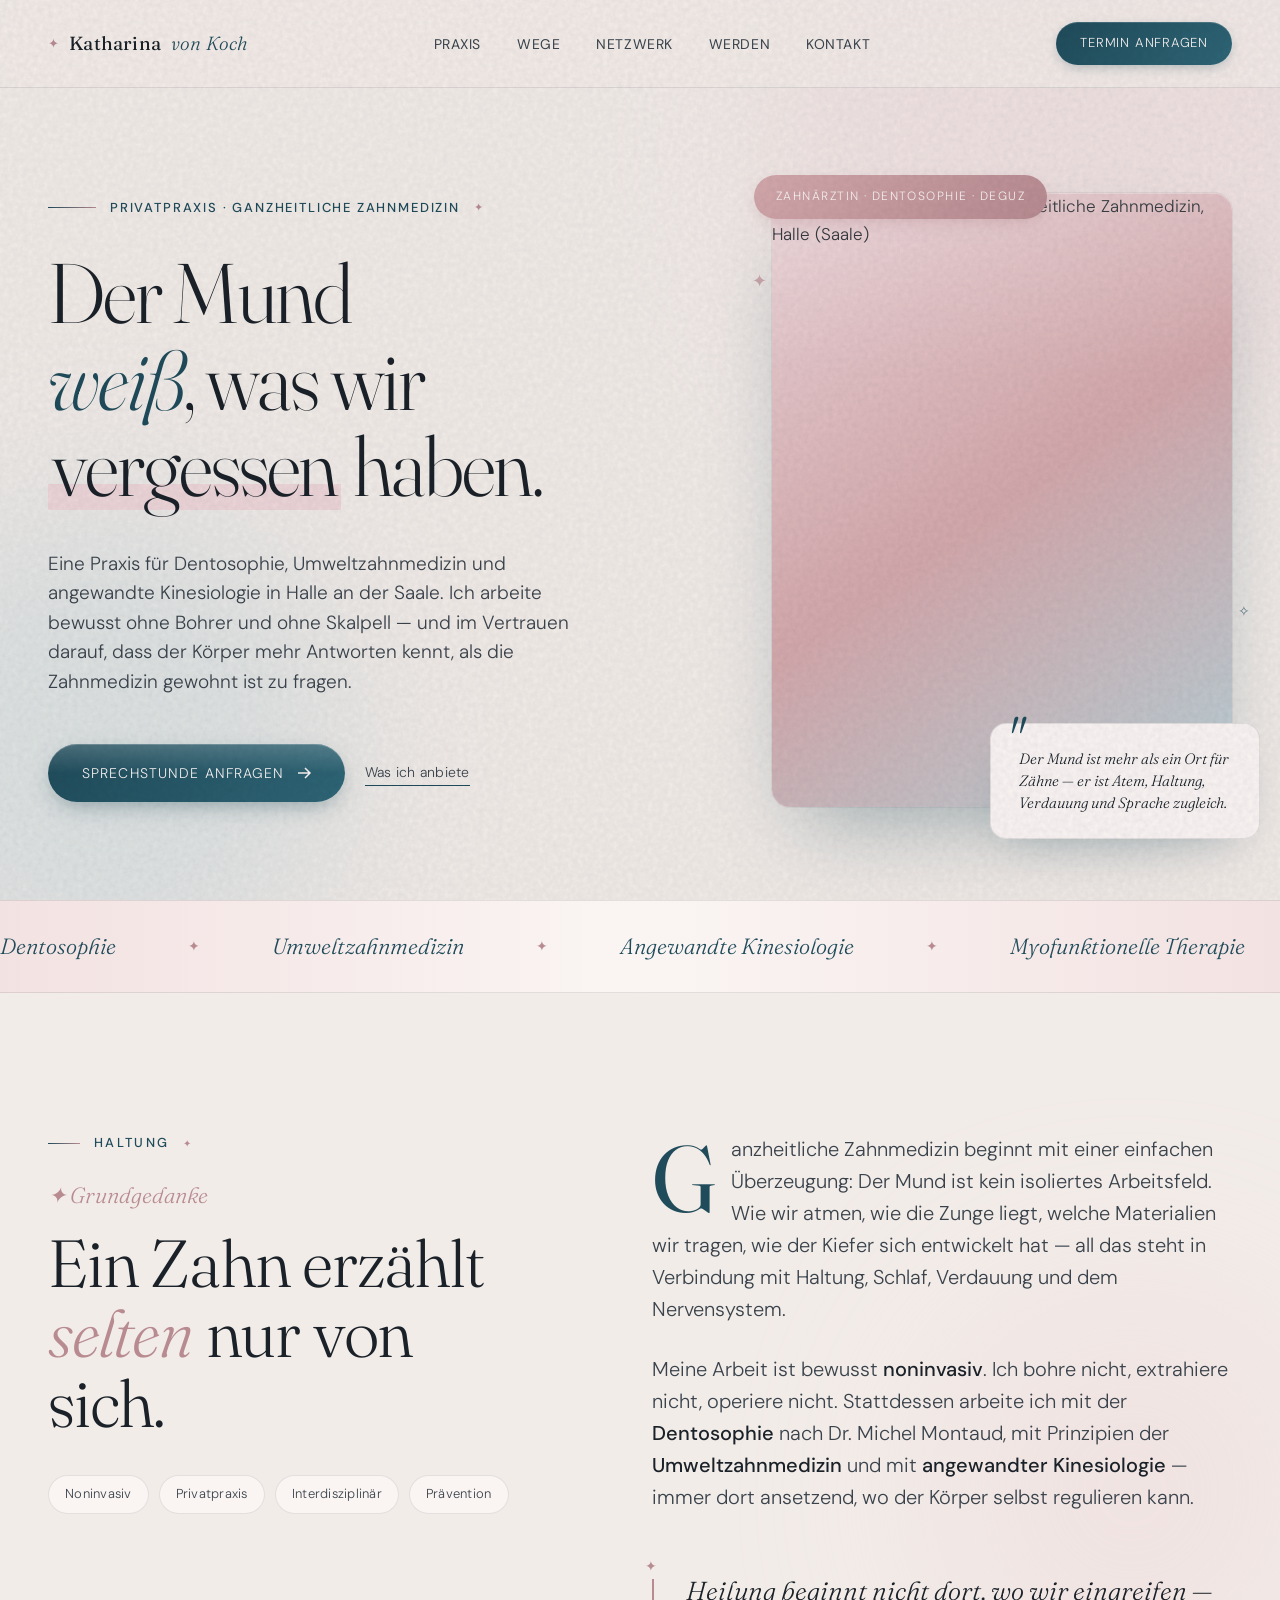
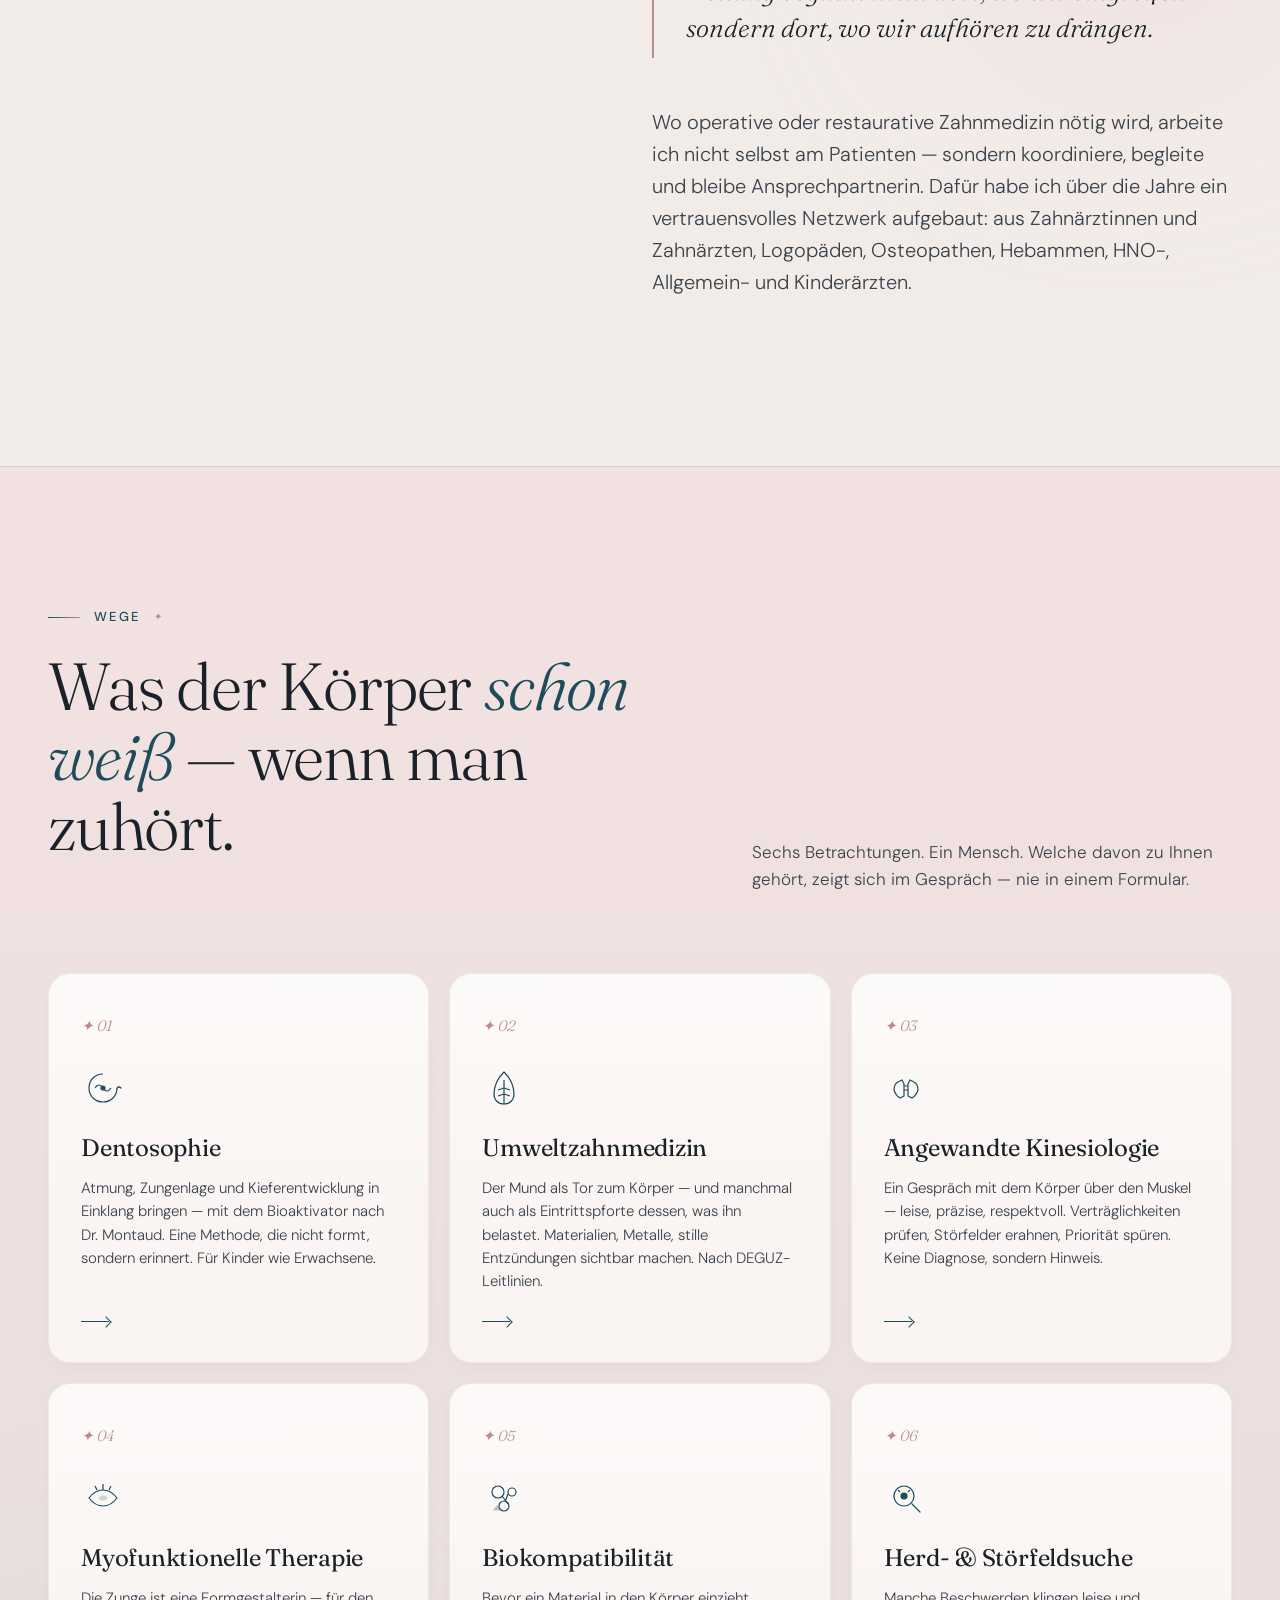
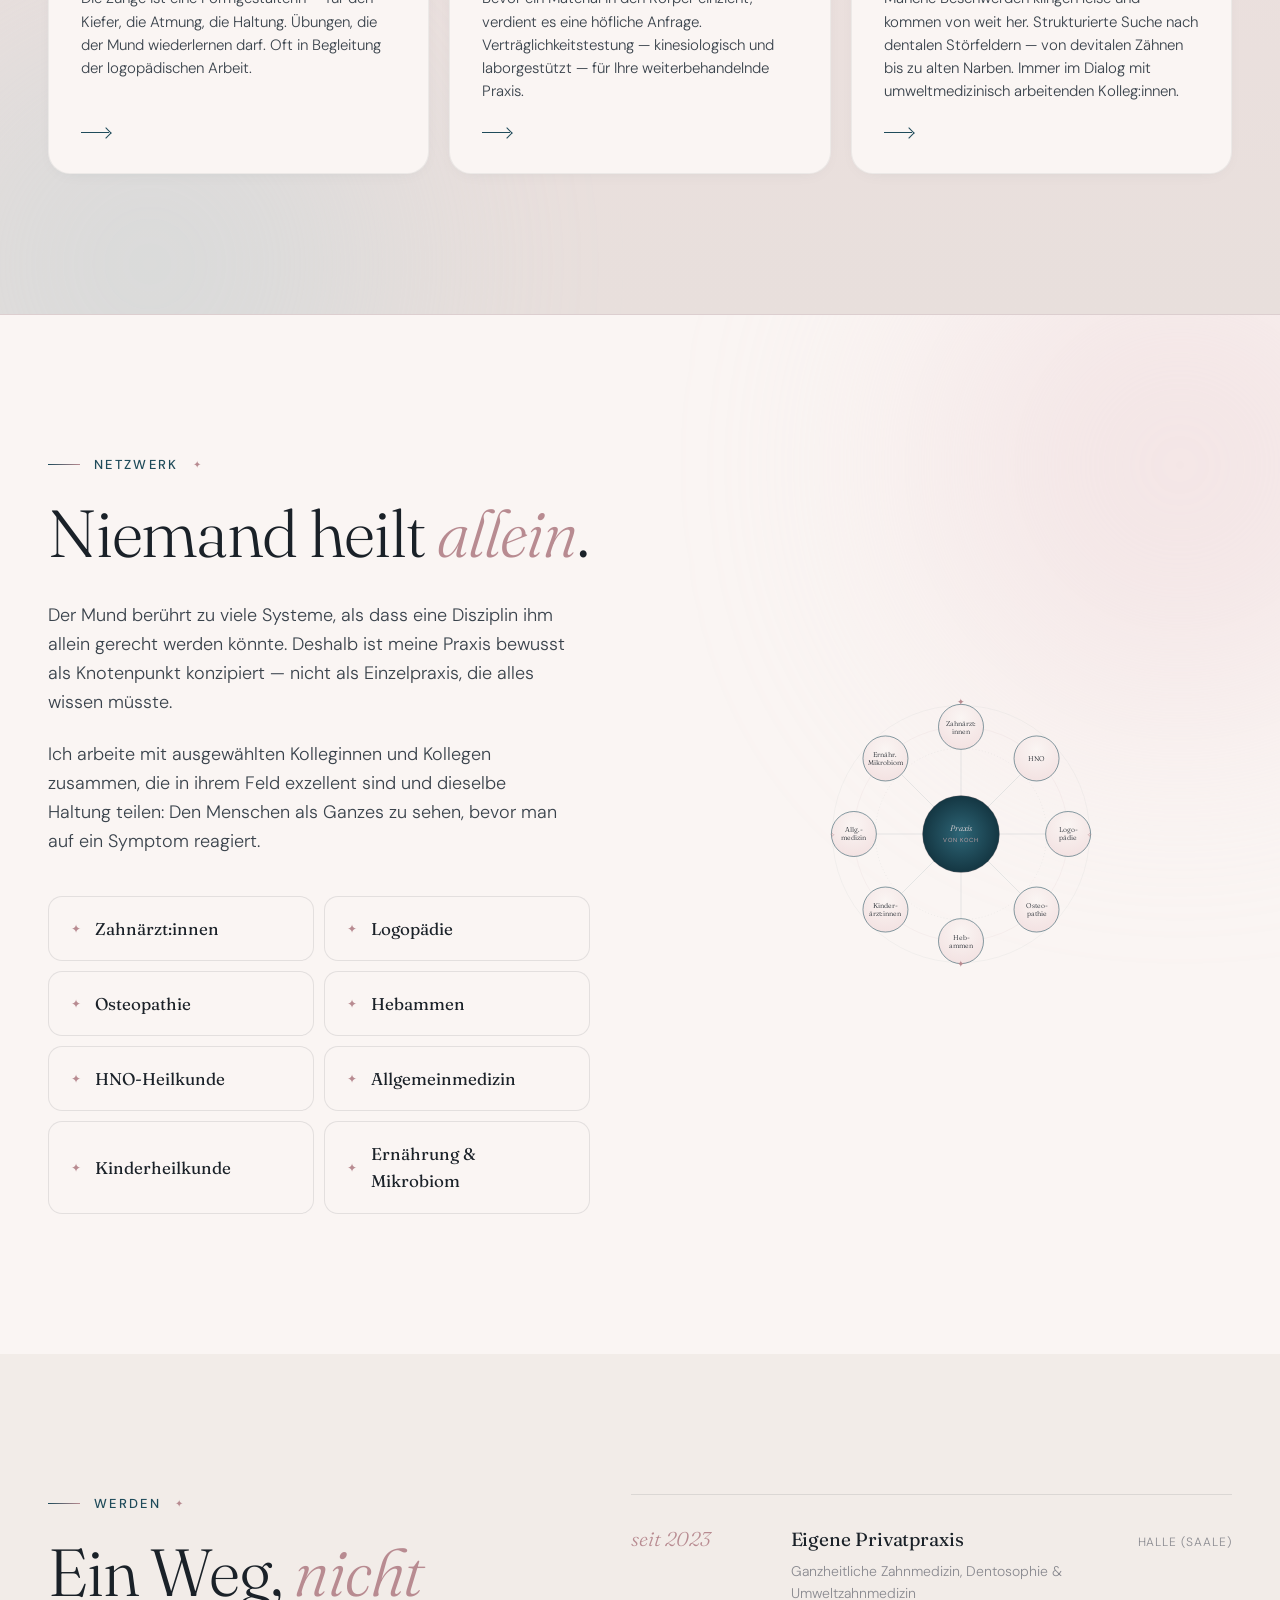
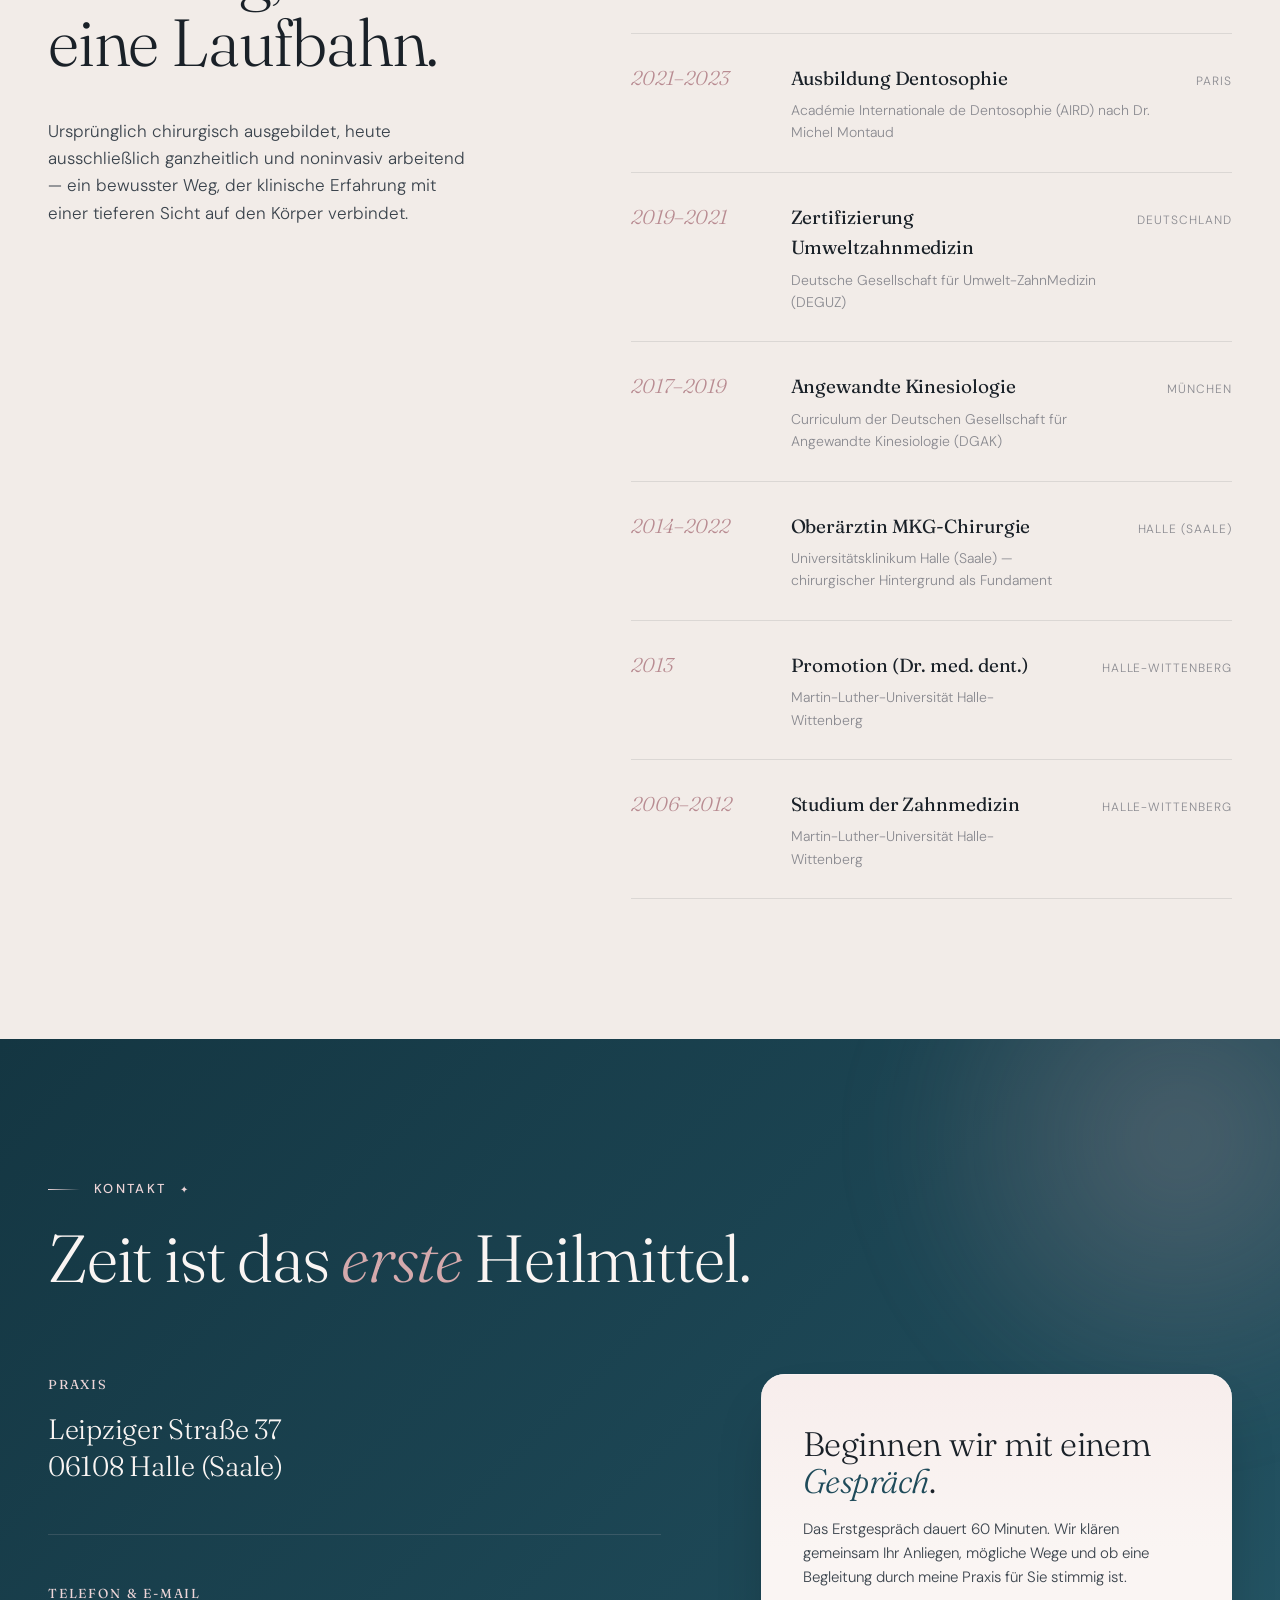
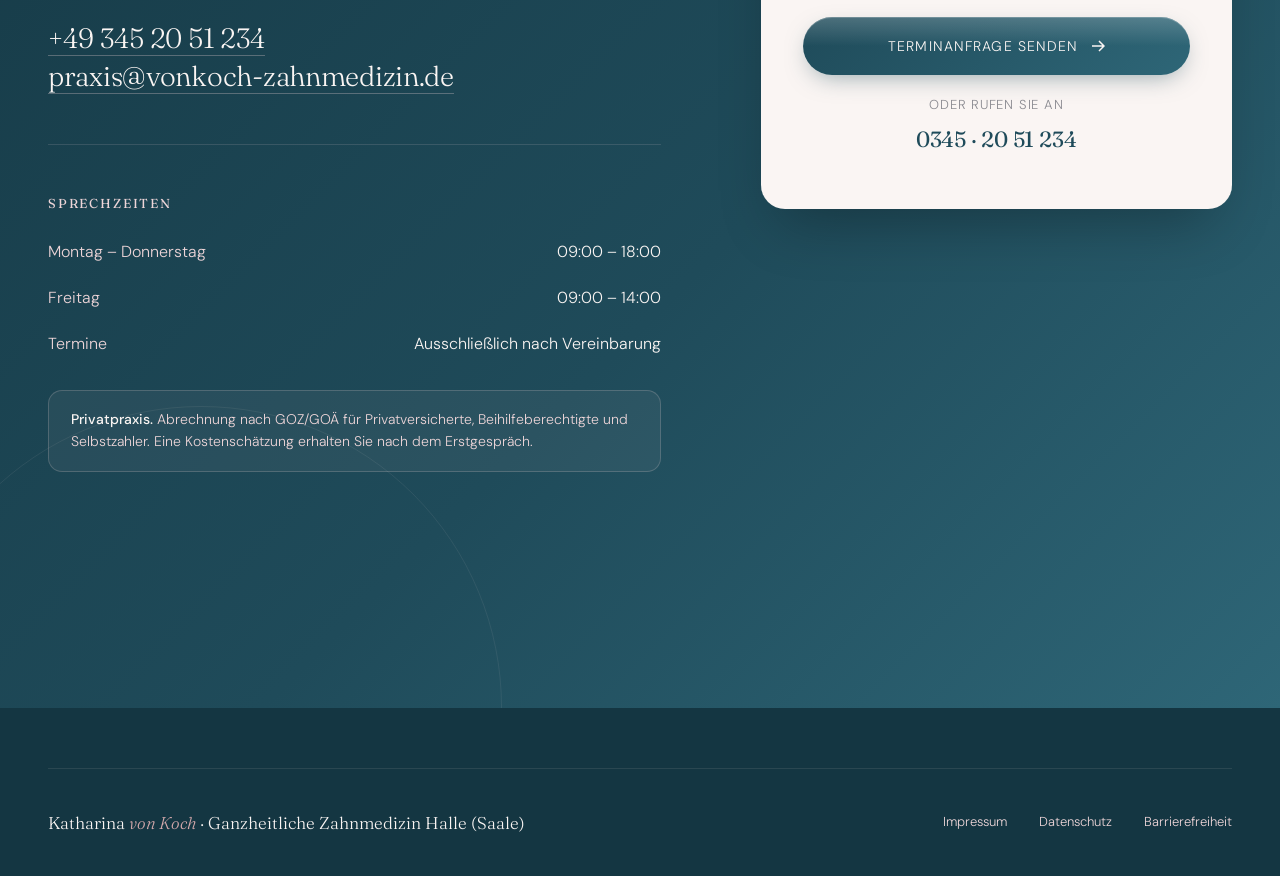
==== index.html @ 690b3322 "Initial commit: Praxis-Website Dr. Katharina von Koch Single-file static landing page (index.html) f" ====
<!DOCTYPE html>
<html lang="de">
<head>
<meta charset="UTF-8">
<meta name="viewport" content="width=device-width, initial-scale=1.0">
<title>Dr. Katharina von Koch — Ganzheitliche Zahnmedizin · Halle (Saale)</title>
<link rel="preconnect" href="https://fonts.googleapis.com">
<link rel="preconnect" href="https://fonts.gstatic.com" crossorigin>
<link href="https://fonts.googleapis.com/css2?family=Fraunces:ital,opsz,wght@0,9..144,300;0,9..144,400;0,9..144,500;0,9..144,600;1,9..144,300;1,9..144,400&family=DM+Sans:wght@300;400;500;600&display=swap" rel="stylesheet">
<style>
  :root {
    --cream: #F2ECE8;
    --cream-deep: #E8DFDC;
    --paper: #FAF5F3;
    --blush: #F3E2E2;
    --ink: #1A2128;
    --ink-soft: #3A434C;
    --muted: #8A8A90;
    --petrol: #1F4B5A;
    --petrol-deep: #143642;
    --petrol-mid: #2E6677;
    --petrol-light: #B8D0D6;
    --rose: #D4A9AC;
    --rose-deep: #B88B91;
    --rose-light: #EDD5D8;
    --gold: #C89B7B;
    --line: rgba(26, 33, 40, 0.1);
  }

  * { margin: 0; padding: 0; box-sizing: border-box; }
  html { scroll-behavior: smooth; }

  body {
    font-family: 'DM Sans', sans-serif;
    font-weight: 300;
    background: var(--cream);
    color: var(--ink);
    line-height: 1.6;
    font-size: 17px;
    overflow-x: hidden;
    position: relative;
  }

  /* Sanfter Körner-Overlay */
  body::before {
    content: '';
    position: fixed;
    inset: 0;
    pointer-events: none;
    z-index: 1000;
    opacity: 0.28;
    mix-blend-mode: multiply;
    background-image: url("data:image/svg+xml,%3Csvg viewBox='0 0 200 200' xmlns='http://www.w3.org/2000/svg'%3E%3Cfilter id='n'%3E%3CfeTurbulence type='fractalNoise' baseFrequency='0.9' numOctaves='3' stitchTiles='stitch'/%3E%3CfeColorMatrix values='0 0 0 0 0.15 0 0 0 0 0.15 0 0 0 0 0.2 0 0 0 0.4 0'/%3E%3C/filter%3E%3Crect width='100%25' height='100%25' filter='url(%23n)'/%3E%3C/svg%3E");
  }

  /* Y2K: Hintergrund-Blobs */
  .blob {
    position: absolute;
    border-radius: 50%;
    filter: blur(80px);
    opacity: 0.45;
    pointer-events: none;
    z-index: 0;
  }

  .italic { font-style: italic; }
  .star { color: var(--rose-deep); font-family: 'Fraunces', serif; font-style: normal; }

  /* Navigation */
  nav {
    position: fixed;
    top: 0; left: 0; right: 0;
    z-index: 100;
    padding: 22px 48px;
    display: flex;
    justify-content: space-between;
    align-items: center;
    background: rgba(242, 236, 232, 0.78);
    backdrop-filter: blur(16px) saturate(1.2);
    -webkit-backdrop-filter: blur(16px) saturate(1.2);
    border-bottom: 1px solid var(--line);
    transition: padding 0.3s ease;
  }
  .logo {
    font-family: 'Fraunces', serif;
    font-weight: 400;
    font-size: 19px;
    letter-spacing: 0.01em;
    color: var(--ink);
    display: flex;
    align-items: center;
    gap: 10px;
  }
  .logo span { font-style: italic; font-weight: 300; color: var(--petrol); }
  .logo::before {
    content: '✦';
    color: var(--rose-deep);
    font-size: 13px;
  }
  .nav-links { display: flex; gap: 36px; list-style: none; }
  .nav-links a {
    color: var(--ink-soft);
    text-decoration: none;
    font-size: 14px;
    font-weight: 400;
    letter-spacing: 0.04em;
    text-transform: uppercase;
    position: relative;
    transition: color 0.3s ease;
  }
  .nav-links a::after {
    content: '';
    position: absolute;
    left: 0; bottom: -4px;
    width: 0; height: 1px;
    background: linear-gradient(90deg, var(--petrol), var(--rose-deep));
    transition: width 0.3s ease;
  }
  .nav-links a:hover { color: var(--petrol); }
  .nav-links a:hover::after { width: 100%; }

  .nav-cta {
    padding: 11px 24px;
    background: linear-gradient(135deg, var(--petrol) 0%, var(--petrol-mid) 100%);
    color: var(--paper);
    text-decoration: none;
    font-size: 13px;
    letter-spacing: 0.06em;
    text-transform: uppercase;
    border-radius: 100px;
    box-shadow: 0 4px 14px -4px rgba(31, 75, 90, 0.4), inset 0 1px 0 rgba(255, 255, 255, 0.15);
    transition: transform 0.3s ease, box-shadow 0.3s ease;
  }
  .nav-cta:hover {
    transform: translateY(-1px);
    box-shadow: 0 8px 20px -4px rgba(31, 75, 90, 0.5), inset 0 1px 0 rgba(255, 255, 255, 0.2);
  }

  /* Hero */
  .hero {
    min-height: 100vh;
    padding: 180px 48px 80px;
    position: relative;
    display: grid;
    grid-template-columns: 1.4fr 1fr;
    gap: 80px;
    align-items: center;
    overflow: hidden;
  }
  .hero .blob-1 {
    width: 600px; height: 600px;
    background: var(--rose-light);
    top: -150px; right: -100px;
  }
  .hero .blob-2 {
    width: 500px; height: 500px;
    background: var(--petrol-light);
    bottom: -100px; left: -150px;
    opacity: 0.35;
  }
  .hero-content { position: relative; z-index: 2; }

  .hero-eyebrow {
    display: flex;
    align-items: center;
    gap: 14px;
    margin-bottom: 32px;
    font-size: 13px;
    letter-spacing: 0.14em;
    text-transform: uppercase;
    color: var(--petrol);
    font-weight: 500;
  }
  .hero-eyebrow::before {
    content: '';
    width: 48px; height: 1px;
    background: linear-gradient(90deg, var(--petrol), var(--rose-deep));
  }
  .hero-eyebrow::after {
    content: '✦';
    color: var(--rose-deep);
    font-size: 11px;
  }

  .hero h1 {
    font-family: 'Fraunces', serif;
    font-weight: 300;
    font-size: clamp(48px, 6.6vw, 102px);
    line-height: 1.02;
    letter-spacing: -0.02em;
    color: var(--ink);
    margin-bottom: 40px;
    font-variation-settings: "opsz" 144;
  }
  .hero h1 .italic {
    font-style: italic;
    font-weight: 300;
    color: var(--petrol);
  }
  .hero h1 .rose-underline {
    background: linear-gradient(180deg, transparent 68%, var(--rose-light) 68%, var(--rose-light) 92%, transparent 92%);
    padding: 0 4px;
  }

  .hero-sub {
    font-size: 19px;
    max-width: 540px;
    color: var(--ink-soft);
    margin-bottom: 48px;
    line-height: 1.55;
  }

  .hero-actions { display: flex; gap: 20px; align-items: center; flex-wrap: wrap; }
  .btn-primary {
    padding: 18px 34px;
    background: linear-gradient(135deg, var(--petrol) 0%, var(--petrol-mid) 100%);
    color: var(--paper);
    text-decoration: none;
    font-size: 14px;
    letter-spacing: 0.08em;
    text-transform: uppercase;
    border-radius: 100px;
    display: inline-flex;
    align-items: center;
    gap: 12px;
    box-shadow: 0 8px 24px -8px rgba(31, 75, 90, 0.5), inset 0 1px 0 rgba(255, 255, 255, 0.2);
    transition: transform 0.3s ease, box-shadow 0.3s ease;
    position: relative;
    overflow: hidden;
  }
  .btn-primary::before {
    content: '';
    position: absolute;
    inset: 0;
    background: linear-gradient(180deg, rgba(255,255,255,0.2) 0%, transparent 50%);
    pointer-events: none;
  }
  .btn-primary:hover {
    transform: translateY(-2px);
    box-shadow: 0 14px 32px -8px rgba(31, 75, 90, 0.55), inset 0 1px 0 rgba(255, 255, 255, 0.25);
  }
  .btn-primary svg { width: 14px; height: 14px; transition: transform 0.3s ease; position: relative; z-index: 1; }
  .btn-primary:hover svg { transform: translateX(4px); }

  .btn-text {
    font-size: 14px;
    color: var(--ink-soft);
    text-decoration: none;
    border-bottom: 1px solid var(--petrol);
    padding-bottom: 2px;
    letter-spacing: 0.02em;
    transition: color 0.3s ease, border-color 0.3s ease;
  }
  .btn-text:hover { color: var(--rose-deep); border-color: var(--rose-deep); }

  /* Hero portrait */
  .hero-visual { position: relative; aspect-ratio: 3/4; max-height: 620px; z-index: 2; }
  .portrait-frame {
    position: absolute;
    inset: 0;
    background: linear-gradient(145deg, var(--rose-light) 0%, var(--rose) 50%, var(--petrol-light) 100%);
    border-radius: 18px;
    overflow: hidden;
    box-shadow:
      0 40px 80px -30px rgba(31, 75, 90, 0.4),
      0 0 0 1px rgba(26, 33, 40, 0.06),
      inset 0 1px 0 rgba(255, 255, 255, 0.3);
  }
  .portrait-frame::after {
    content: '';
    position: absolute;
    inset: 0;
    background: linear-gradient(180deg, rgba(255, 255, 255, 0.15) 0%, transparent 30%);
    pointer-events: none;
    z-index: 2;
  }
  .portrait-photo {
    position: absolute;
    inset: 0;
    width: 100%;
    height: 100%;
    object-fit: cover;
    object-position: center 22%;
    display: block;
    filter: saturate(0.95) contrast(1.02);
  }
  .portrait-label {
    position: absolute;
    bottom: -32px;
    right: -28px;
    background: var(--paper);
    padding: 24px 28px;
    border: 1px solid var(--line);
    border-radius: 16px;
    font-family: 'Fraunces', serif;
    font-style: italic;
    font-size: 15px;
    color: var(--ink);
    max-width: 270px;
    line-height: 1.45;
    box-shadow: 0 20px 40px -20px rgba(31, 75, 90, 0.25);
    z-index: 3;
  }
  .portrait-label::before {
    content: '"';
    font-size: 56px;
    color: var(--petrol);
    position: absolute;
    top: -12px; left: 14px;
    font-family: 'Fraunces', serif;
    line-height: 1;
  }
  .hero-meta {
    position: absolute;
    top: -18px; left: -18px;
    background: linear-gradient(135deg, var(--rose) 0%, var(--rose-deep) 100%);
    color: var(--paper);
    padding: 12px 22px;
    font-size: 12px;
    letter-spacing: 0.12em;
    text-transform: uppercase;
    border-radius: 100px;
    z-index: 4;
    box-shadow: 0 6px 18px -6px rgba(184, 139, 145, 0.5);
  }
  .sparkle {
    position: absolute;
    color: var(--rose-deep);
    font-family: 'Fraunces', serif;
    font-size: 18px;
    opacity: 0.7;
    z-index: 3;
  }
  .sparkle-1 { top: 12%; left: -20px; }
  .sparkle-2 { bottom: 30%; right: -18px; color: var(--petrol); font-size: 14px; }

  /* Marquee */
  .marquee {
    border-top: 1px solid var(--line);
    border-bottom: 1px solid var(--line);
    padding: 28px 0;
    overflow: hidden;
    background: linear-gradient(90deg, var(--blush) 0%, var(--paper) 50%, var(--blush) 100%);
    position: relative;
    z-index: 2;
  }
  .marquee-track {
    display: flex;
    gap: 72px;
    animation: scroll 55s linear infinite;
    white-space: nowrap;
  }
  .marquee-item {
    font-family: 'Fraunces', serif;
    font-size: 22px;
    font-style: italic;
    font-weight: 300;
    color: var(--petrol);
    display: flex;
    align-items: center;
    gap: 72px;
  }
  .marquee-item::after { content: '✦'; color: var(--rose-deep); font-size: 14px; font-style: normal; }
  @keyframes scroll {
    from { transform: translateX(0); }
    to { transform: translateX(-50%); }
  }

  section { padding: 140px 48px; position: relative; }

  .section-eyebrow {
    font-size: 13px;
    letter-spacing: 0.18em;
    text-transform: uppercase;
    color: var(--petrol);
    font-weight: 500;
    margin-bottom: 24px;
    display: flex;
    align-items: center;
    gap: 14px;
  }
  .section-eyebrow::before {
    content: '';
    width: 32px; height: 1px;
    background: linear-gradient(90deg, var(--petrol), var(--rose-deep));
  }
  .section-eyebrow::after { content: '✦'; color: var(--rose-deep); font-size: 10px; }

  .section-title {
    font-family: 'Fraunces', serif;
    font-weight: 300;
    font-size: clamp(40px, 5.2vw, 72px);
    line-height: 1.05;
    letter-spacing: -0.018em;
    margin-bottom: 32px;
    max-width: 900px;
  }
  .section-title .italic { font-style: italic; color: var(--petrol); }
  .section-title .rose { color: var(--rose-deep); font-style: italic; }

  /* Philosophie */
  .philosophy { display: grid; grid-template-columns: 1fr 1.2fr; gap: 120px; align-items: start; position: relative; }
  .philosophy::before {
    content: '';
    position: absolute;
    width: 400px; height: 400px;
    background: var(--rose-light);
    border-radius: 50%;
    filter: blur(100px);
    opacity: 0.4;
    top: 20%; right: -100px;
    z-index: 0;
    pointer-events: none;
  }
  .philosophy > * { position: relative; z-index: 1; }
  .philosophy-left { position: sticky; top: 140px; }
  .philosophy-number {
    font-family: 'Fraunces', serif;
    font-style: italic;
    font-weight: 300;
    font-size: 22px;
    color: var(--rose-deep);
    margin-bottom: 16px;
  }
  .philosophy-right p {
    font-size: 20px;
    line-height: 1.6;
    color: var(--ink-soft);
    margin-bottom: 28px;
    max-width: 580px;
  }
  .philosophy-right p strong { font-weight: 500; color: var(--ink); }
  .philosophy-right p:first-child::first-letter {
    font-family: 'Fraunces', serif;
    font-size: 94px;
    float: left;
    line-height: 0.85;
    margin: 6px 14px 0 0;
    color: var(--petrol);
    font-weight: 400;
  }
  .pull-quote {
    border-left: 2px solid var(--rose-deep);
    padding: 12px 0 12px 32px;
    margin: 48px 0;
    font-family: 'Fraunces', serif;
    font-style: italic;
    font-weight: 300;
    font-size: 26px;
    line-height: 1.4;
    color: var(--ink);
    max-width: 560px;
    position: relative;
  }
  .pull-quote::before {
    content: '✦';
    position: absolute;
    left: -9px; top: -6px;
    background: var(--cream);
    color: var(--rose-deep);
    font-size: 14px;
    padding: 2px 0;
    font-style: normal;
  }
  .badges { display: flex; flex-wrap: wrap; gap: 10px; margin-top: 36px; }
  .badge {
    padding: 8px 16px;
    border: 1px solid var(--line);
    border-radius: 100px;
    font-size: 13px;
    color: var(--ink-soft);
    letter-spacing: 0.02em;
    background: var(--paper);
    transition: all 0.3s ease;
  }
  .badge:hover { border-color: var(--rose-deep); color: var(--rose-deep); }

  /* Leistungen */
  .services {
    background: linear-gradient(180deg, var(--blush) 0%, var(--cream-deep) 100%);
    border-top: 1px solid var(--line);
    border-bottom: 1px solid var(--line);
    position: relative;
    overflow: hidden;
  }
  .services::before {
    content: '';
    position: absolute;
    width: 500px; height: 500px;
    background: var(--petrol-light);
    border-radius: 50%;
    filter: blur(120px);
    opacity: 0.3;
    bottom: -200px; left: -100px;
  }
  .services-header {
    display: flex;
    justify-content: space-between;
    align-items: flex-end;
    margin-bottom: 80px;
    gap: 60px;
    position: relative;
    z-index: 1;
  }
  .services-intro { max-width: 480px; font-size: 17px; color: var(--ink-soft); }
  .services-grid {
    display: grid;
    grid-template-columns: repeat(3, 1fr);
    gap: 20px;
    position: relative;
    z-index: 1;
  }
  .service {
    background: var(--paper);
    padding: 40px 32px;
    position: relative;
    transition: transform 0.4s ease, box-shadow 0.4s ease;
    min-height: 340px;
    display: flex;
    flex-direction: column;
    border-radius: 22px;
    border: 1px solid rgba(26, 33, 40, 0.06);
    box-shadow: 0 4px 20px -12px rgba(31, 75, 90, 0.15);
    overflow: hidden;
  }
  .service::before {
    content: '';
    position: absolute;
    top: 0; left: 0; right: 0;
    height: 60%;
    background: linear-gradient(180deg, rgba(255, 255, 255, 0.5) 0%, transparent 100%);
    pointer-events: none;
    border-radius: 22px 22px 0 0;
  }
  .service:hover {
    transform: translateY(-4px);
    box-shadow: 0 24px 48px -20px rgba(31, 75, 90, 0.25);
  }
  .service-num {
    font-family: 'Fraunces', serif;
    font-style: italic;
    font-size: 15px;
    color: var(--rose-deep);
    margin-bottom: 28px;
    position: relative;
    z-index: 1;
  }
  .service-icon {
    width: 44px; height: 44px;
    margin-bottom: 24px;
    color: var(--petrol);
    position: relative;
    z-index: 1;
  }
  .service h3 {
    font-family: 'Fraunces', serif;
    font-weight: 400;
    font-size: 24px;
    line-height: 1.2;
    margin-bottom: 14px;
    letter-spacing: -0.01em;
    position: relative;
    z-index: 1;
  }
  .service p {
    font-size: 15px;
    color: var(--ink-soft);
    line-height: 1.55;
    flex-grow: 1;
    position: relative;
    z-index: 1;
  }
  .service-arrow {
    margin-top: 28px;
    width: 28px; height: 1px;
    background: var(--petrol);
    position: relative;
    transition: width 0.4s ease;
    z-index: 1;
  }
  .service-arrow::after {
    content: '';
    position: absolute;
    right: -1px; top: -3px;
    width: 7px; height: 7px;
    border-right: 1px solid var(--petrol);
    border-top: 1px solid var(--petrol);
    transform: rotate(45deg);
  }
  .service:hover .service-arrow { width: 48px; }

  /* Netzwerk */
  .network { background: var(--paper); position: relative; overflow: hidden; }
  .network::before {
    content: '';
    position: absolute;
    width: 500px; height: 500px;
    background: var(--rose-light);
    border-radius: 50%;
    filter: blur(120px);
    opacity: 0.5;
    top: -100px; right: -150px;
  }
  .network-inner { display: grid; grid-template-columns: 1fr 1fr; gap: 100px; align-items: center; position: relative; z-index: 1; }
  .network-text .section-title { max-width: 100%; }
  .network-text p {
    font-size: 18px;
    color: var(--ink-soft);
    line-height: 1.6;
    max-width: 520px;
    margin-bottom: 24px;
  }
  .network-list {
    margin-top: 40px;
    display: grid;
    grid-template-columns: 1fr 1fr;
    gap: 10px;
  }
  .network-list-item {
    background: var(--paper);
    padding: 18px 22px;
    display: flex;
    align-items: center;
    gap: 14px;
    font-family: 'Fraunces', serif;
    font-size: 17px;
    font-weight: 400;
    border: 1px solid var(--line);
    border-radius: 14px;
    transition: all 0.3s ease;
  }
  .network-list-item:hover {
    background: var(--blush);
    border-color: var(--rose);
    transform: translateX(3px);
  }
  .network-list-item::before {
    content: '✦';
    color: var(--rose-deep);
    font-family: 'Fraunces', serif;
    font-size: 12px;
    flex-shrink: 0;
  }
  .network-diagram { position: relative; aspect-ratio: 1; max-width: 560px; margin: 0 auto; }
  .network-diagram svg { width: 100%; height: 100%; display: block; }

  /* Vita */
  .vita { display: grid; grid-template-columns: 1fr 1.3fr; gap: 120px; position: relative; }
  .vita-left h2 { margin-bottom: 40px; }
  .vita-intro { font-size: 17px; color: var(--ink-soft); max-width: 420px; }
  .vita-timeline { border-top: 1px solid var(--line); }
  .vita-item {
    display: grid;
    grid-template-columns: 120px 1fr auto;
    gap: 40px;
    padding: 28px 0;
    border-bottom: 1px solid var(--line);
    align-items: baseline;
    transition: padding 0.3s ease;
  }
  .vita-item:hover { padding-left: 16px; }
  .vita-year {
    font-family: 'Fraunces', serif;
    font-style: italic;
    font-size: 20px;
    color: var(--rose-deep);
  }
  .vita-content h4 {
    font-family: 'Fraunces', serif;
    font-weight: 400;
    font-size: 19px;
    margin-bottom: 6px;
    letter-spacing: -0.005em;
  }
  .vita-content p { font-size: 14px; color: var(--muted); }
  .vita-location {
    font-size: 12px;
    color: var(--muted);
    letter-spacing: 0.08em;
    text-transform: uppercase;
    white-space: nowrap;
  }

  /* Kontakt */
  .contact {
    background: linear-gradient(135deg, var(--petrol-deep) 0%, var(--petrol) 60%, var(--petrol-mid) 100%);
    color: var(--paper);
    position: relative;
    overflow: hidden;
  }
  .contact::before {
    content: '';
    position: absolute;
    top: -200px; right: -200px;
    width: 600px; height: 600px;
    background: radial-gradient(circle, rgba(212, 169, 172, 0.25) 0%, transparent 70%);
    border-radius: 50%;
    filter: blur(40px);
  }
  .contact::after {
    content: '';
    position: absolute;
    bottom: -300px; left: -100px;
    width: 600px; height: 600px;
    border: 1px solid rgba(237, 213, 216, 0.08);
    border-radius: 50%;
  }
  .contact .section-eyebrow { color: var(--rose-light); }
  .contact .section-eyebrow::before { background: linear-gradient(90deg, var(--rose-light), transparent); }
  .contact .section-eyebrow::after { color: var(--rose-light); }
  .contact .section-title { color: var(--paper); }
  .contact .section-title .italic { color: var(--rose-light); }
  .contact .section-title .rose { color: var(--rose); }

  .contact-grid {
    display: grid;
    grid-template-columns: 1.3fr 1fr;
    gap: 100px;
    margin-top: 80px;
    position: relative;
    z-index: 2;
  }
  .contact-info h4 {
    font-family: 'Fraunces', serif;
    font-weight: 400;
    font-size: 13px;
    letter-spacing: 0.14em;
    text-transform: uppercase;
    color: var(--rose-light);
    margin-bottom: 16px;
  }
  .contact-block {
    margin-bottom: 48px;
    padding-bottom: 48px;
    border-bottom: 1px solid rgba(237, 213, 216, 0.14);
  }
  .contact-block:last-child { border-bottom: none; }
  .contact-block p {
    font-family: 'Fraunces', serif;
    font-weight: 300;
    font-size: 28px;
    line-height: 1.35;
    letter-spacing: -0.01em;
  }
  .contact-block p a {
    color: var(--paper);
    text-decoration: none;
    border-bottom: 1px solid rgba(237, 213, 216, 0.3);
    transition: border-color 0.3s ease, color 0.3s ease;
  }
  .contact-block p a:hover { border-color: var(--rose); color: var(--rose-light); }

  .hours-row {
    display: flex;
    justify-content: space-between;
    padding: 10px 0;
    font-size: 16px;
    font-family: 'DM Sans', sans-serif;
    font-weight: 300;
  }
  .hours-row span:first-child { color: var(--rose-light); }

  .private-notice {
    margin-top: 24px;
    padding: 18px 22px;
    border: 1px solid rgba(237, 213, 216, 0.2);
    background: rgba(237, 213, 216, 0.06);
    font-size: 14px;
    line-height: 1.55;
    color: var(--rose-light);
    border-radius: 14px;
  }
  .private-notice strong { color: var(--paper); font-weight: 500; }

  .contact-cta {
    background: var(--paper);
    color: var(--ink);
    padding: 52px 42px;
    border-radius: 24px;
    align-self: start;
    position: sticky;
    top: 140px;
    box-shadow: 0 30px 60px -20px rgba(0, 0, 0, 0.3), inset 0 1px 0 rgba(255, 255, 255, 0.8);
    overflow: hidden;
  }
  .contact-cta::before {
    content: '';
    position: absolute;
    top: 0; left: 0; right: 0;
    height: 40%;
    background: linear-gradient(180deg, var(--blush) 0%, transparent 100%);
    opacity: 0.4;
    pointer-events: none;
  }
  .contact-cta > * { position: relative; z-index: 1; }
  .contact-cta h3 {
    font-family: 'Fraunces', serif;
    font-weight: 300;
    font-size: 34px;
    line-height: 1.1;
    margin-bottom: 16px;
    letter-spacing: -0.015em;
  }
  .contact-cta h3 .italic { color: var(--petrol); }
  .contact-cta p { font-size: 15px; color: var(--ink-soft); margin-bottom: 28px; }
  .contact-cta .btn-primary { width: 100%; justify-content: center; }
  .contact-cta .tel {
    display: block;
    text-align: center;
    margin-top: 20px;
    font-size: 13px;
    color: var(--muted);
    text-decoration: none;
    letter-spacing: 0.06em;
    text-transform: uppercase;
  }
  .contact-cta .tel strong {
    display: block;
    font-family: 'Fraunces', serif;
    font-size: 22px;
    font-weight: 400;
    color: var(--petrol);
    margin-top: 6px;
    letter-spacing: -0.005em;
    text-transform: none;
  }

  /* Footer */
  footer {
    background: var(--petrol-deep);
    color: var(--rose-light);
    padding: 60px 48px 40px;
    font-size: 13px;
  }
  .footer-inner {
    display: flex;
    justify-content: space-between;
    align-items: center;
    border-top: 1px solid rgba(237, 213, 216, 0.1);
    padding-top: 40px;
  }
  .footer-logo { font-family: 'Fraunces', serif; font-size: 17px; color: var(--paper); }
  .footer-logo span { font-style: italic; color: var(--rose); }
  .footer-links { display: flex; gap: 32px; list-style: none; }
  .footer-links a { color: var(--rose-light); text-decoration: none; transition: color 0.3s ease; }
  .footer-links a:hover { color: var(--paper); }

  .reveal {
    opacity: 0;
    transform: translateY(30px);
    transition: opacity 1s cubic-bezier(0.2, 0.8, 0.2, 1), transform 1s cubic-bezier(0.2, 0.8, 0.2, 1);
  }
  .reveal.visible { opacity: 1; transform: translateY(0); }

  @media (max-width: 980px) {
    nav { padding: 16px 24px; }
    .nav-links { display: none; }
    .hero { grid-template-columns: 1fr; padding: 140px 24px 60px; gap: 60px; }
    section { padding: 80px 24px; }
    .philosophy, .vita, .contact-grid, .network-inner { grid-template-columns: 1fr; gap: 60px; }
    .philosophy-left, .contact-cta { position: static; }
    .services-grid { grid-template-columns: 1fr; }
    .network-list { grid-template-columns: 1fr; }
    .services-header { flex-direction: column; align-items: flex-start; }
    .vita-item { grid-template-columns: 80px 1fr; }
    .vita-location { grid-column: 2; font-size: 11px; }
    .portrait-label { right: 0; bottom: -40px; }
    .hero-meta { left: 0; }
    .footer-inner { flex-direction: column; gap: 20px; }
  }
</style>
</head>
<body>

<nav>
  <div class="logo">Katharina <span>von Koch</span></div>
  <ul class="nav-links">
    <li><a href="#praxis">Praxis</a></li>
    <li><a href="#leistungen">Wege</a></li>
    <li><a href="#netzwerk">Netzwerk</a></li>
    <li><a href="#vita">Werden</a></li>
    <li><a href="#kontakt">Kontakt</a></li>
  </ul>
  <a href="#kontakt" class="nav-cta">Termin anfragen</a>
</nav>

<!-- HERO -->
<section class="hero">
  <div class="blob blob-1"></div>
  <div class="blob blob-2"></div>

  <div class="hero-content reveal">
    <div class="hero-eyebrow">Privatpraxis · Ganzheitliche Zahnmedizin</div>
    <h1>
      Der Mund<br>
      <span class="italic">weiß</span>, was wir<br>
      <span class="rose-underline">vergessen</span> haben.
    </h1>
    <p class="hero-sub">
      Eine Praxis für Dentosophie, Umweltzahnmedizin und angewandte Kinesiologie in Halle an der Saale. Ich arbeite bewusst ohne Bohrer und ohne Skalpell — und im Vertrauen darauf, dass der Körper mehr Antworten kennt, als die Zahnmedizin gewohnt ist zu fragen.
    </p>
    <div class="hero-actions">
      <a href="#kontakt" class="btn-primary">
        Sprechstunde anfragen
        <svg viewBox="0 0 14 14" fill="none" stroke="currentColor" stroke-width="1.5">
          <path d="M1 7h12M8 2l5 5-5 5"/>
        </svg>
      </a>
      <a href="#leistungen" class="btn-text">Was ich anbiete</a>
    </div>
  </div>

  <div class="hero-visual reveal">
    <span class="sparkle sparkle-1">✦</span>
    <span class="sparkle sparkle-2">✧</span>
    <div class="hero-meta">Zahnärztin · Dentosophie · DEGUZ</div>
    <div class="portrait-frame">
      <img class="portrait-photo"
           src="https://www.llz.uni-halle.de/im/1382621549_1884_0.jpg"
           alt="Dr. Katharina von Koch — Ganzheitliche Zahnmedizin, Halle (Saale)">
    </div>
    <div class="portrait-label">
      Der Mund ist mehr als ein Ort für Zähne — er ist Atem, Haltung, Verdauung und Sprache zugleich.
    </div>
  </div>
</section>

<!-- Marquee -->
<div class="marquee">
  <div class="marquee-track">
    <div class="marquee-item">Dentosophie</div>
    <div class="marquee-item">Umweltzahnmedizin</div>
    <div class="marquee-item">Angewandte Kinesiologie</div>
    <div class="marquee-item">Myofunktionelle Therapie</div>
    <div class="marquee-item">Bioaktivator</div>
    <div class="marquee-item">Materialverträglichkeit</div>
    <div class="marquee-item">Herddiagnostik</div>
    <div class="marquee-item">Atemregulation</div>
    <div class="marquee-item">Dentosophie</div>
    <div class="marquee-item">Umweltzahnmedizin</div>
    <div class="marquee-item">Angewandte Kinesiologie</div>
    <div class="marquee-item">Myofunktionelle Therapie</div>
    <div class="marquee-item">Bioaktivator</div>
    <div class="marquee-item">Materialverträglichkeit</div>
    <div class="marquee-item">Herddiagnostik</div>
    <div class="marquee-item">Atemregulation</div>
  </div>
</div>

<!-- Philosophie -->
<section id="praxis">
  <div class="philosophy">
    <div class="philosophy-left reveal">
      <div class="section-eyebrow">Haltung</div>
      <div class="philosophy-number">✦ Grundgedanke</div>
      <h2 class="section-title">Ein Zahn erzählt <span class="rose">selten</span> nur von sich.</h2>
      <div class="badges">
        <span class="badge">Noninvasiv</span>
        <span class="badge">Privatpraxis</span>
        <span class="badge">Interdisziplinär</span>
        <span class="badge">Prävention</span>
      </div>
    </div>
    <div class="philosophy-right reveal">
      <p>
        Ganzheitliche Zahnmedizin beginnt mit einer einfachen Überzeugung: Der Mund ist kein isoliertes Arbeitsfeld. Wie wir atmen, wie die Zunge liegt, welche Materialien wir tragen, wie der Kiefer sich entwickelt hat — all das steht in Verbindung mit Haltung, Schlaf, Verdauung und dem Nervensystem.
      </p>
      <p>
        Meine Arbeit ist bewusst <strong>noninvasiv</strong>. Ich bohre nicht, extrahiere nicht, operiere nicht. Stattdessen arbeite ich mit der <strong>Dentosophie</strong> nach Dr. Michel Montaud, mit Prinzipien der <strong>Umweltzahnmedizin</strong> und mit <strong>angewandter Kinesiologie</strong> — immer dort ansetzend, wo der Körper selbst regulieren kann.
      </p>
      <div class="pull-quote">
        Heilung beginnt nicht dort, wo wir eingreifen — sondern dort, wo wir aufhören zu drängen.
      </div>
      <p>
        Wo operative oder restaurative Zahnmedizin nötig wird, arbeite ich nicht selbst am Patienten — sondern koordiniere, begleite und bleibe Ansprechpartnerin. Dafür habe ich über die Jahre ein vertrauensvolles Netzwerk aufgebaut: aus Zahnärztinnen und Zahnärzten, Logopäden, Osteopathen, Hebammen, HNO-, Allgemein- und Kinderärzten.
      </p>
    </div>
  </div>
</section>

<!-- Leistungen -->
<section id="leistungen" class="services">
  <div class="services-header reveal">
    <div>
      <div class="section-eyebrow">Wege</div>
      <h2 class="section-title">Was der Körper <span class="italic">schon weiß</span> — wenn man zuhört.</h2>
    </div>
    <p class="services-intro">
      Sechs Betrachtungen. Ein Mensch. Welche davon zu Ihnen gehört, zeigt sich im Gespräch — nie in einem Formular.
    </p>
  </div>

  <div class="services-grid">
    <div class="service reveal">
      <div class="service-num">✦ 01</div>
      <svg class="service-icon" viewBox="0 0 44 44" fill="none" stroke="currentColor" stroke-width="1.2">
        <path d="M22 8 C 14 8 8 14 8 22 C 8 30 14 36 22 36 C 30 36 36 30 36 22"/>
        <path d="M14 22 Q 18 16 22 22 Q 26 28 30 22"/>
        <circle cx="22" cy="22" r="2" fill="currentColor"/>
        <path d="M36 22 Q 38 20 40 22" stroke-linecap="round"/>
      </svg>
      <h3>Dentosophie</h3>
      <p>Atmung, Zungenlage und Kieferentwicklung in Einklang bringen — mit dem Bioaktivator nach Dr. Montaud. Eine Methode, die nicht formt, sondern erinnert. Für Kinder wie Erwachsene.</p>
      <div class="service-arrow"></div>
    </div>

    <div class="service reveal">
      <div class="service-num">✦ 02</div>
      <svg class="service-icon" viewBox="0 0 44 44" fill="none" stroke="currentColor" stroke-width="1.2">
        <path d="M22 6 C 14 14 12 22 12 28 C 12 34 16 38 22 38 C 28 38 32 34 32 28 C 32 22 30 14 22 6 Z"/>
        <path d="M22 14 L 22 38"/>
        <path d="M22 22 L 16 24 M 22 28 L 16 30 M 22 22 L 28 24 M 22 28 L 28 30"/>
      </svg>
      <h3>Umweltzahnmedizin</h3>
      <p>Der Mund als Tor zum Körper — und manchmal auch als Eintrittspforte dessen, was ihn belastet. Materialien, Metalle, stille Entzündungen sichtbar machen. Nach DEGUZ-Leitlinien.</p>
      <div class="service-arrow"></div>
    </div>

    <div class="service reveal">
      <div class="service-num">✦ 03</div>
      <svg class="service-icon" viewBox="0 0 44 44" fill="none" stroke="currentColor" stroke-width="1.2">
        <path d="M10 24 Q 10 18 14 16 L 18 14 L 20 18 L 20 30 L 16 32 Q 12 30 10 24 Z"/>
        <path d="M34 24 Q 34 18 30 16 L 26 14 L 24 18 L 24 30 L 28 32 Q 32 30 34 24 Z"/>
        <path d="M20 20 L 24 20 M 20 24 L 24 24"/>
      </svg>
      <h3>Angewandte Kinesiologie</h3>
      <p>Ein Gespräch mit dem Körper über den Muskel — leise, präzise, respektvoll. Verträglichkeiten prüfen, Störfelder erahnen, Priorität spüren. Keine Diagnose, sondern Hinweis.</p>
      <div class="service-arrow"></div>
    </div>

    <div class="service reveal">
      <div class="service-num">✦ 04</div>
      <svg class="service-icon" viewBox="0 0 44 44" fill="none" stroke="currentColor" stroke-width="1.2">
        <path d="M8 22 Q 14 14 22 14 Q 30 14 36 22 Q 30 30 22 30 Q 14 30 8 22 Z"/>
        <path d="M18 22 Q 22 18 26 22 Q 22 26 18 22 Z" fill="currentColor" opacity="0.2"/>
        <path d="M22 14 L 22 8 M 16 14 L 14 10 M 28 14 L 30 10"/>
      </svg>
      <h3>Myofunktionelle Therapie</h3>
      <p>Die Zunge ist eine Form­gestalterin — für den Kiefer, die Atmung, die Haltung. Übungen, die der Mund wiederlernen darf. Oft in Begleitung der logopädischen Arbeit.</p>
      <div class="service-arrow"></div>
    </div>

    <div class="service reveal">
      <div class="service-num">✦ 05</div>
      <svg class="service-icon" viewBox="0 0 44 44" fill="none" stroke="currentColor" stroke-width="1.2">
        <circle cx="16" cy="16" r="6"/>
        <circle cx="30" cy="16" r="4"/>
        <circle cx="22" cy="30" r="5"/>
        <path d="M20 20 L 26 28 M 26 18 L 23 26"/>
        <path d="M12 34 L 18 34 L 15 30 Z" fill="currentColor" opacity="0.3"/>
      </svg>
      <h3>Biokompatibilität</h3>
      <p>Bevor ein Material in den Körper einzieht, verdient es eine höfliche Anfrage. Verträglichkeitstestung — kinesiologisch und laborgestützt — für Ihre weiterbehandelnde Praxis.</p>
      <div class="service-arrow"></div>
    </div>

    <div class="service reveal">
      <div class="service-num">✦ 06</div>
      <svg class="service-icon" viewBox="0 0 44 44" fill="none" stroke="currentColor" stroke-width="1.2">
        <circle cx="20" cy="20" r="10"/>
        <path d="M28 28 L 36 36" stroke-linecap="round"/>
        <circle cx="20" cy="20" r="3" fill="currentColor"/>
        <path d="M14 14 L 16 16 M 26 14 L 24 16"/>
      </svg>
      <h3>Herd- &amp; Störfeldsuche</h3>
      <p>Manche Beschwerden klingen leise und kommen von weit her. Strukturierte Suche nach dentalen Stör­feldern — von devitalen Zähnen bis zu alten Narben. Immer im Dialog mit umweltmedizinisch arbeitenden Kolleg:innen.</p>
      <div class="service-arrow"></div>
    </div>
  </div>
</section>

<!-- Netzwerk -->
<section id="netzwerk" class="network">
  <div class="network-inner">
    <div class="network-text reveal">
      <div class="section-eyebrow">Netzwerk</div>
      <h2 class="section-title">Niemand heilt <span class="rose">allein</span>.</h2>
      <p>
        Der Mund berührt zu viele Systeme, als dass eine Disziplin ihm allein gerecht werden könnte. Deshalb ist meine Praxis bewusst als Knotenpunkt konzipiert — nicht als Einzelpraxis, die alles wissen müsste.
      </p>
      <p>
        Ich arbeite mit ausgewählten Kolleginnen und Kollegen zusammen, die in ihrem Feld exzellent sind und dieselbe Haltung teilen: Den Menschen als Ganzes zu sehen, bevor man auf ein Symptom reagiert.
      </p>
      <div class="network-list">
        <div class="network-list-item">Zahnärzt:innen</div>
        <div class="network-list-item">Logopädie</div>
        <div class="network-list-item">Osteopathie</div>
        <div class="network-list-item">Hebammen</div>
        <div class="network-list-item">HNO-Heilkunde</div>
        <div class="network-list-item">Allgemeinmedizin</div>
        <div class="network-list-item">Kinderheilkunde</div>
        <div class="network-list-item">Ernährung &amp; Mikrobiom</div>
      </div>
    </div>

    <div class="network-diagram reveal">
      <svg viewBox="0 0 560 560" xmlns="http://www.w3.org/2000/svg">
        <defs>
          <radialGradient id="centerGrad" cx="50%" cy="50%" r="50%">
            <stop offset="0%" stop-color="#2E6677"/>
            <stop offset="100%" stop-color="#143642"/>
          </radialGradient>
          <radialGradient id="nodeGrad" cx="50%" cy="30%" r="70%">
            <stop offset="0%" stop-color="#FAF5F3"/>
            <stop offset="100%" stop-color="#F3E2E2"/>
          </radialGradient>
        </defs>

        <circle cx="280" cy="280" r="240" fill="none" stroke="#1F4B5A" stroke-width="0.5" opacity="0.15"/>
        <circle cx="280" cy="280" r="200" fill="none" stroke="#B88B91" stroke-width="0.5" opacity="0.25"/>
        <circle cx="280" cy="280" r="160" fill="none" stroke="#1F4B5A" stroke-width="0.5" opacity="0.2" stroke-dasharray="2 4"/>

        <g stroke="#1F4B5A" stroke-width="0.6" opacity="0.3">
          <line x1="280" y1="280" x2="280" y2="80"/>
          <line x1="280" y1="280" x2="421" y2="139"/>
          <line x1="280" y1="280" x2="480" y2="280"/>
          <line x1="280" y1="280" x2="421" y2="421"/>
          <line x1="280" y1="280" x2="280" y2="480"/>
          <line x1="280" y1="280" x2="139" y2="421"/>
          <line x1="280" y1="280" x2="80" y2="280"/>
          <line x1="280" y1="280" x2="139" y2="139"/>
        </g>

        <circle cx="280" cy="280" r="72" fill="url(#centerGrad)"/>
        <circle cx="280" cy="280" r="72" fill="none" stroke="#D4A9AC" stroke-width="0.8" opacity="0.5"/>
        <text x="280" y="274" text-anchor="middle" fill="#F3E2E2" font-family="Fraunces, serif" font-size="15" font-style="italic" font-weight="300">Praxis</text>
        <text x="280" y="294" text-anchor="middle" fill="#D4A9AC" font-family="DM Sans, sans-serif" font-size="11" letter-spacing="0.15em">VON KOCH</text>

        <g>
          <circle cx="280" cy="80" r="42" fill="url(#nodeGrad)" stroke="#1F4B5A" stroke-width="1"/>
          <text x="280" y="78" text-anchor="middle" fill="#1A2128" font-family="Fraunces, serif" font-size="13">Zahnärzt:</text>
          <text x="280" y="93" text-anchor="middle" fill="#1A2128" font-family="Fraunces, serif" font-size="13">innen</text>
        </g>
        <g>
          <circle cx="421" cy="139" r="42" fill="url(#nodeGrad)" stroke="#1F4B5A" stroke-width="1"/>
          <text x="421" y="143" text-anchor="middle" fill="#1A2128" font-family="Fraunces, serif" font-size="13">HNO</text>
        </g>
        <g>
          <circle cx="480" cy="280" r="42" fill="url(#nodeGrad)" stroke="#1F4B5A" stroke-width="1"/>
          <text x="480" y="277" text-anchor="middle" fill="#1A2128" font-family="Fraunces, serif" font-size="13">Logo-</text>
          <text x="480" y="292" text-anchor="middle" fill="#1A2128" font-family="Fraunces, serif" font-size="13">pädie</text>
        </g>
        <g>
          <circle cx="421" cy="421" r="42" fill="url(#nodeGrad)" stroke="#1F4B5A" stroke-width="1"/>
          <text x="421" y="418" text-anchor="middle" fill="#1A2128" font-family="Fraunces, serif" font-size="13">Osteo-</text>
          <text x="421" y="433" text-anchor="middle" fill="#1A2128" font-family="Fraunces, serif" font-size="13">pathie</text>
        </g>
        <g>
          <circle cx="280" cy="480" r="42" fill="url(#nodeGrad)" stroke="#1F4B5A" stroke-width="1"/>
          <text x="280" y="478" text-anchor="middle" fill="#1A2128" font-family="Fraunces, serif" font-size="13">Heb-</text>
          <text x="280" y="493" text-anchor="middle" fill="#1A2128" font-family="Fraunces, serif" font-size="13">ammen</text>
        </g>
        <g>
          <circle cx="139" cy="421" r="42" fill="url(#nodeGrad)" stroke="#1F4B5A" stroke-width="1"/>
          <text x="139" y="418" text-anchor="middle" fill="#1A2128" font-family="Fraunces, serif" font-size="13">Kinder-</text>
          <text x="139" y="433" text-anchor="middle" fill="#1A2128" font-family="Fraunces, serif" font-size="13">ärzt:innen</text>
        </g>
        <g>
          <circle cx="80" cy="280" r="42" fill="url(#nodeGrad)" stroke="#1F4B5A" stroke-width="1"/>
          <text x="80" y="277" text-anchor="middle" fill="#1A2128" font-family="Fraunces, serif" font-size="13">Allg.-</text>
          <text x="80" y="292" text-anchor="middle" fill="#1A2128" font-family="Fraunces, serif" font-size="13">medizin</text>
        </g>
        <g>
          <circle cx="139" cy="139" r="42" fill="url(#nodeGrad)" stroke="#1F4B5A" stroke-width="1"/>
          <text x="139" y="137" text-anchor="middle" fill="#1A2128" font-family="Fraunces, serif" font-size="13">Ernähr.</text>
          <text x="139" y="152" text-anchor="middle" fill="#1A2128" font-family="Fraunces, serif" font-size="13">Mikrobiom</text>
        </g>

        <g fill="#B88B91">
          <text x="280" y="40" text-anchor="middle" font-family="Fraunces, serif" font-size="16">✦</text>
          <text x="520" y="286" text-anchor="middle" font-family="Fraunces, serif" font-size="12">✧</text>
          <text x="280" y="528" text-anchor="middle" font-family="Fraunces, serif" font-size="16">✦</text>
          <text x="40" y="286" text-anchor="middle" font-family="Fraunces, serif" font-size="12">✧</text>
        </g>
      </svg>
    </div>
  </div>
</section>

<!-- Vita -->
<section id="vita">
  <div class="vita">
    <div class="vita-left reveal">
      <div class="section-eyebrow">Werden</div>
      <h2 class="section-title">Ein Weg, <span class="rose">nicht</span> eine Laufbahn.</h2>
      <p class="vita-intro">
        Ursprünglich chirurgisch ausgebildet, heute ausschließlich ganzheitlich und noninvasiv arbeitend — ein bewusster Weg, der klinische Erfahrung mit einer tieferen Sicht auf den Körper verbindet.
      </p>
    </div>
    <div class="vita-timeline reveal">
      <div class="vita-item">
        <div class="vita-year">seit 2023</div>
        <div class="vita-content">
          <h4>Eigene Privatpraxis</h4>
          <p>Ganzheitliche Zahnmedizin, Dentosophie &amp; Umweltzahnmedizin</p>
        </div>
        <div class="vita-location">Halle (Saale)</div>
      </div>
      <div class="vita-item">
        <div class="vita-year">2021–2023</div>
        <div class="vita-content">
          <h4>Ausbildung Dentosophie</h4>
          <p>Académie Internationale de Dentosophie (AIRD) nach Dr. Michel Montaud</p>
        </div>
        <div class="vita-location">Paris</div>
      </div>
      <div class="vita-item">
        <div class="vita-year">2019–2021</div>
        <div class="vita-content">
          <h4>Zertifizierung Umweltzahnmedizin</h4>
          <p>Deutsche Gesellschaft für Umwelt-ZahnMedizin (DEGUZ)</p>
        </div>
        <div class="vita-location">Deutschland</div>
      </div>
      <div class="vita-item">
        <div class="vita-year">2017–2019</div>
        <div class="vita-content">
          <h4>Angewandte Kinesiologie</h4>
          <p>Curriculum der Deutschen Gesellschaft für Angewandte Kinesiologie (DGAK)</p>
        </div>
        <div class="vita-location">München</div>
      </div>
      <div class="vita-item">
        <div class="vita-year">2014–2022</div>
        <div class="vita-content">
          <h4>Oberärztin MKG-Chirurgie</h4>
          <p>Universitätsklinikum Halle (Saale) — chirurgischer Hintergrund als Fundament</p>
        </div>
        <div class="vita-location">Halle (Saale)</div>
      </div>
      <div class="vita-item">
        <div class="vita-year">2013</div>
        <div class="vita-content">
          <h4>Promotion (Dr. med. dent.)</h4>
          <p>Martin-Luther-Universität Halle-Wittenberg</p>
        </div>
        <div class="vita-location">Halle-Wittenberg</div>
      </div>
      <div class="vita-item">
        <div class="vita-year">2006–2012</div>
        <div class="vita-content">
          <h4>Studium der Zahnmedizin</h4>
          <p>Martin-Luther-Universität Halle-Wittenberg</p>
        </div>
        <div class="vita-location">Halle-Wittenberg</div>
      </div>
    </div>
  </div>
</section>

<!-- Kontakt -->
<section id="kontakt" class="contact">
  <div class="reveal">
    <div class="section-eyebrow">Kontakt</div>
    <h2 class="section-title">Zeit ist das <span class="rose">erste</span> Heilmittel.</h2>
  </div>

  <div class="contact-grid">
    <div class="contact-info reveal">
      <div class="contact-block">
        <h4>Praxis</h4>
        <p>
          Leipziger Straße 37<br>
          06108 Halle (Saale)
        </p>
      </div>
      <div class="contact-block">
        <h4>Telefon &amp; E-Mail</h4>
        <p>
          <a href="tel:+493452051234">+49 345 20 51 234</a><br>
          <a href="mailto:praxis@vonkoch-zahnmedizin.de">praxis@vonkoch-zahnmedizin.de</a>
        </p>
      </div>
      <div class="contact-block">
        <h4>Sprechzeiten</h4>
        <div class="hours-row"><span>Montag – Donnerstag</span><span>09:00 – 18:00</span></div>
        <div class="hours-row"><span>Freitag</span><span>09:00 – 14:00</span></div>
        <div class="hours-row"><span>Termine</span><span>Ausschließlich nach Vereinbarung</span></div>
        <div class="private-notice">
          <strong>Privatpraxis.</strong> Abrechnung nach GOZ/GOÄ für Privatversicherte, Beihilfeberechtigte und Selbstzahler. Eine Kostenschätzung erhalten Sie nach dem Erstgespräch.
        </div>
      </div>
    </div>

    <div class="contact-cta reveal">
      <h3>Beginnen wir mit einem <span class="italic">Gespräch</span>.</h3>
      <p>Das Erstgespräch dauert 60 Minuten. Wir klären gemeinsam Ihr Anliegen, mögliche Wege und ob eine Begleitung durch meine Praxis für Sie stimmig ist.</p>
      <a href="#" class="btn-primary">
        Terminanfrage senden
        <svg viewBox="0 0 14 14" fill="none" stroke="currentColor" stroke-width="1.5">
          <path d="M1 7h12M8 2l5 5-5 5"/>
        </svg>
      </a>
      <a href="tel:+493452051234" class="tel">
        Oder rufen Sie an
        <strong>0345 · 20 51 234</strong>
      </a>
    </div>
  </div>
</section>

<footer>
  <div class="footer-inner">
    <div class="footer-logo">Katharina <span>von Koch</span> · Ganzheitliche Zahnmedizin Halle (Saale)</div>
    <ul class="footer-links">
      <li><a href="#">Impressum</a></li>
      <li><a href="#">Datenschutz</a></li>
      <li><a href="#">Barrierefreiheit</a></li>
    </ul>
  </div>
</footer>

<script>
  const observer = new IntersectionObserver((entries) => {
    entries.forEach(entry => {
      if (entry.isIntersecting) entry.target.classList.add('visible');
    });
  }, { threshold: 0.08, rootMargin: '0px 0px -60px 0px' });
  document.querySelectorAll('.reveal').forEach(el => observer.observe(el));

  const nav = document.querySelector('nav');
  window.addEventListener('scroll', () => {
    if (window.scrollY > 40) {
      nav.style.padding = '14px 48px';
      nav.style.boxShadow = '0 1px 0 rgba(26,33,40,0.06)';
    } else {
      nav.style.padding = '22px 48px';
      nav.style.boxShadow = 'none';
    }
  });
</script>

</body>
</html>
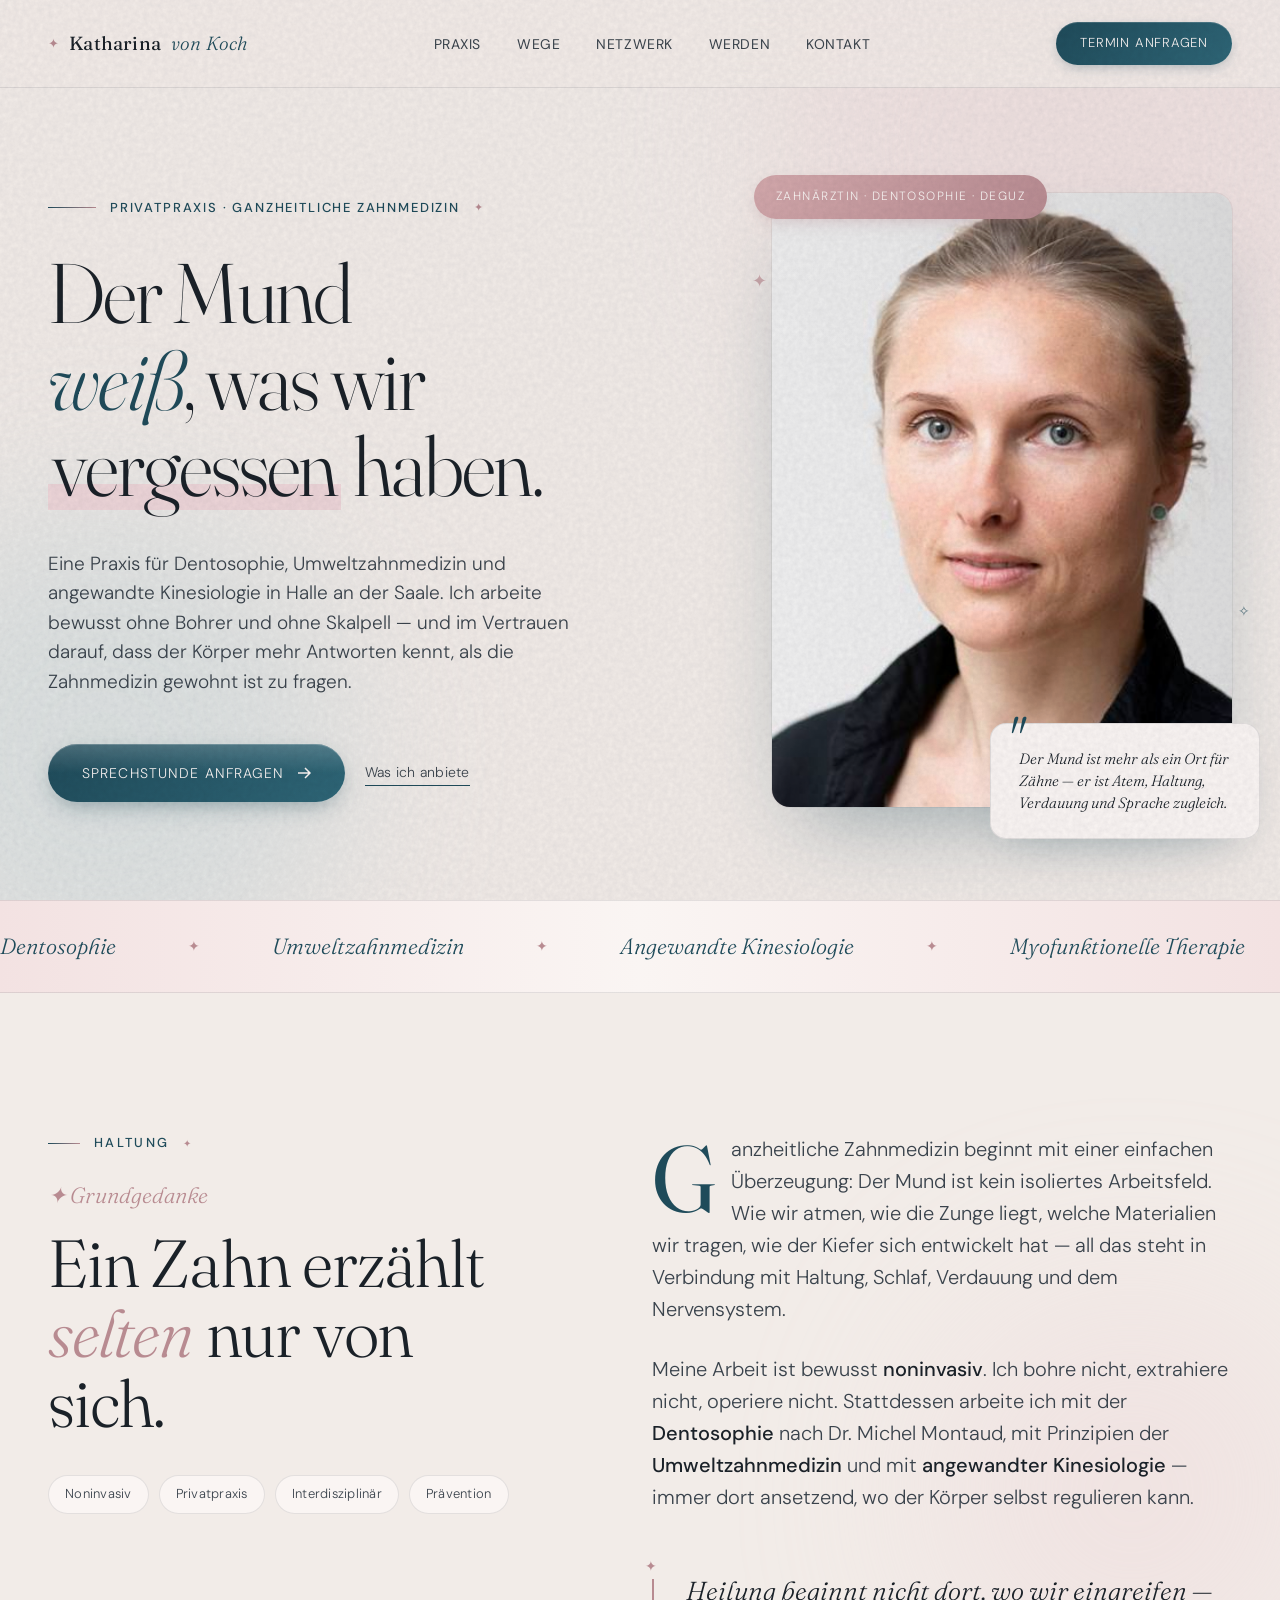
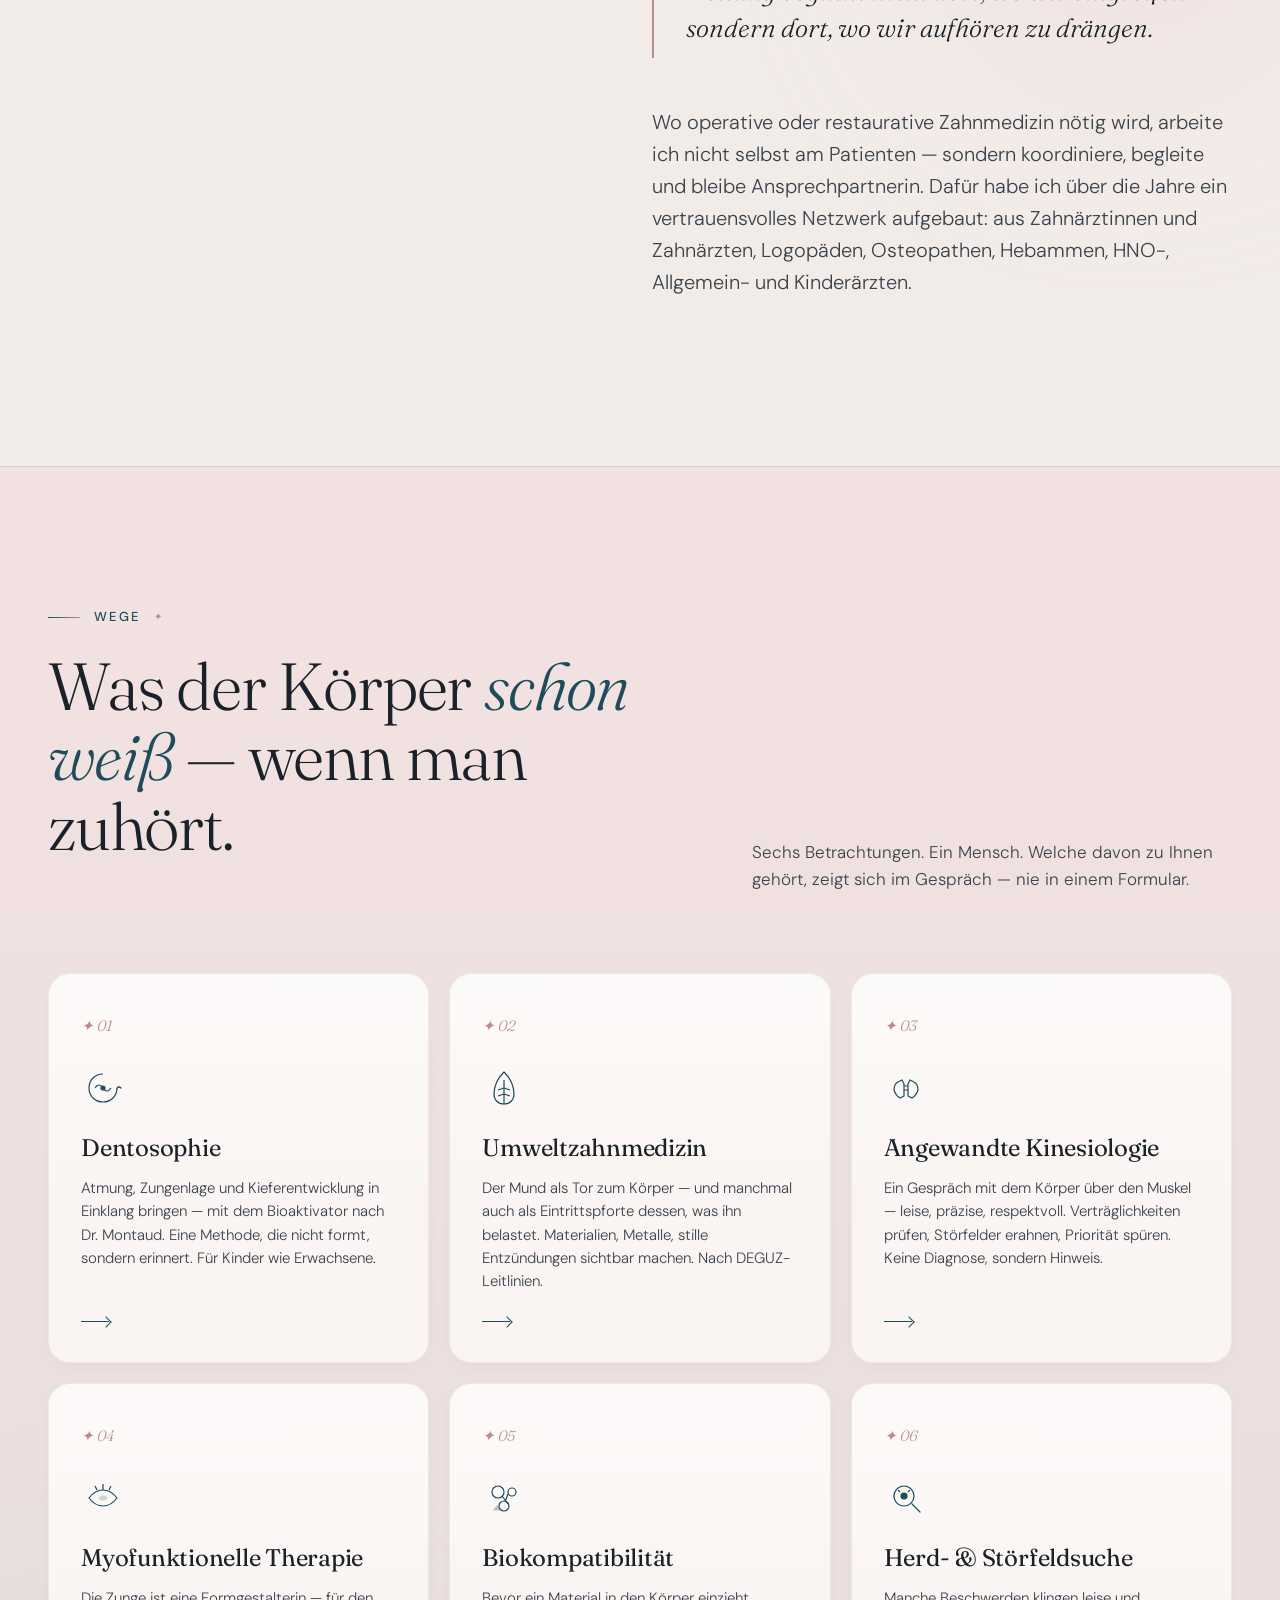
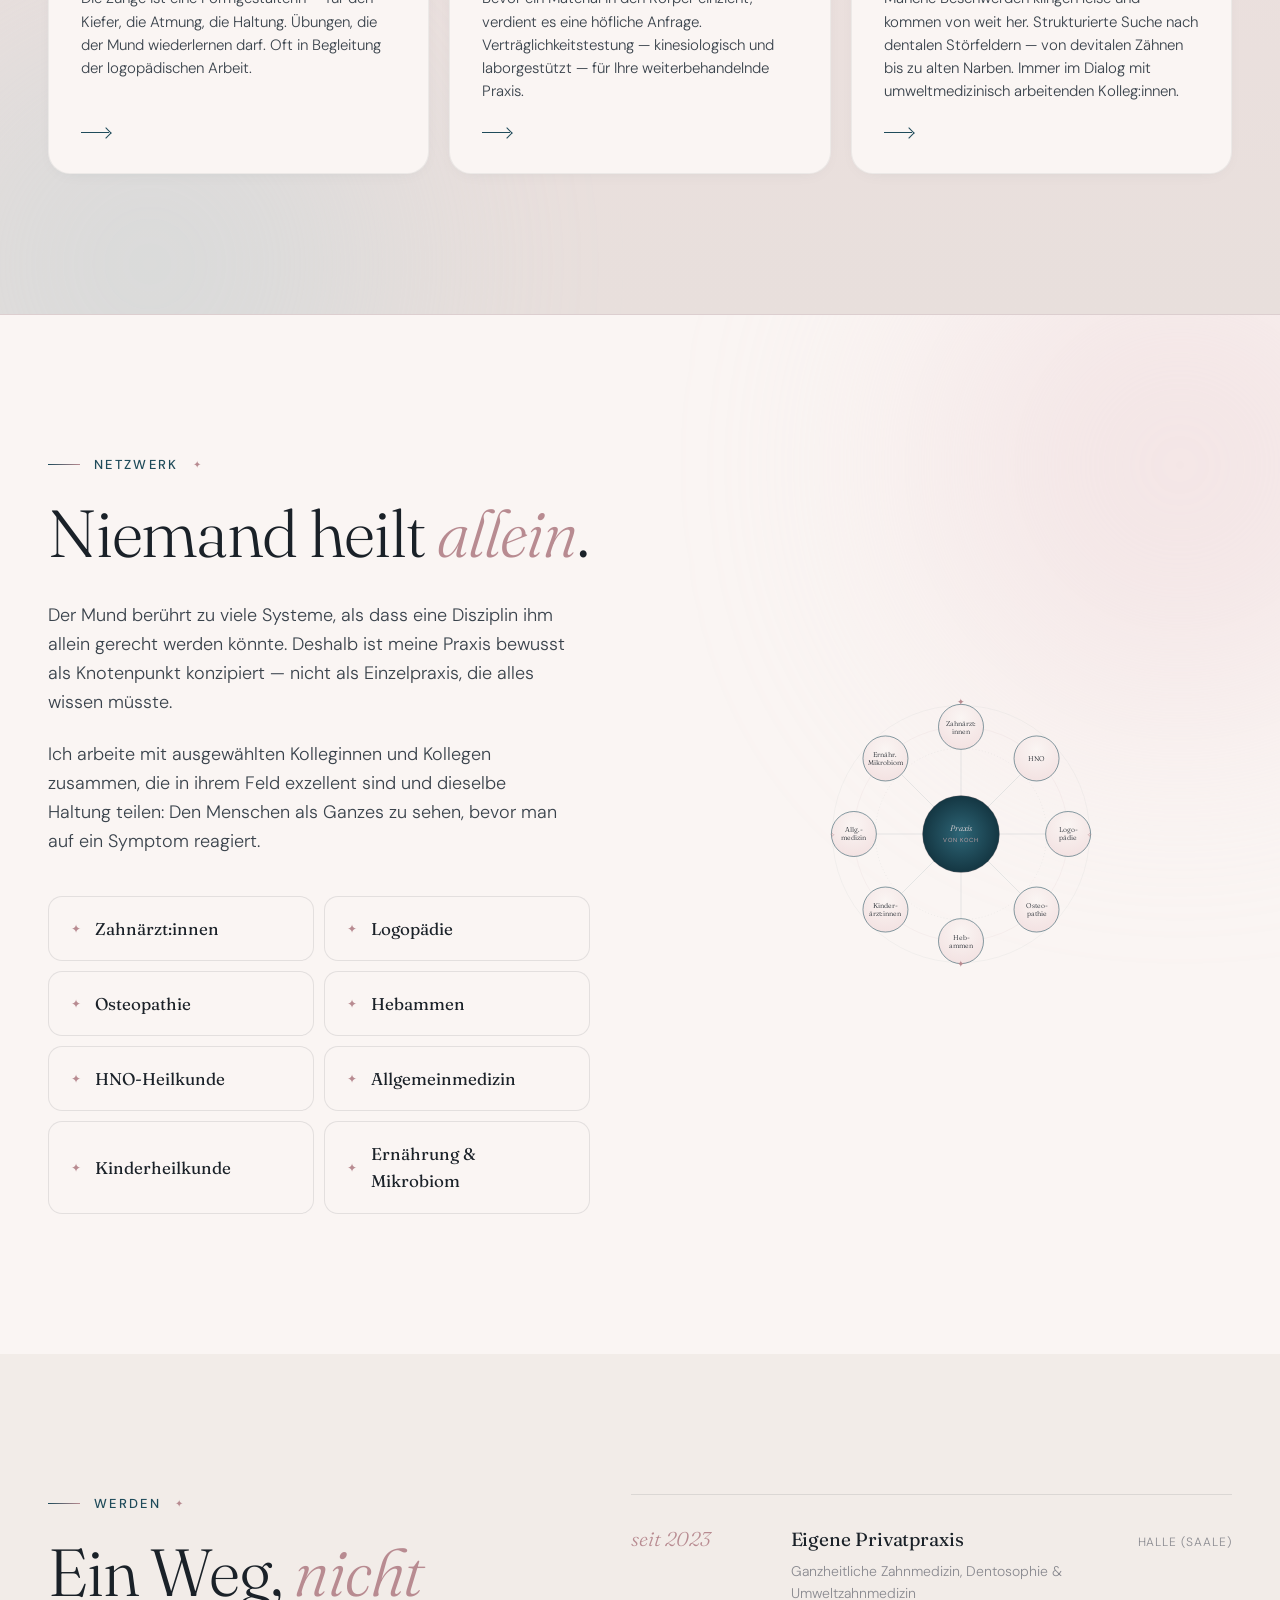
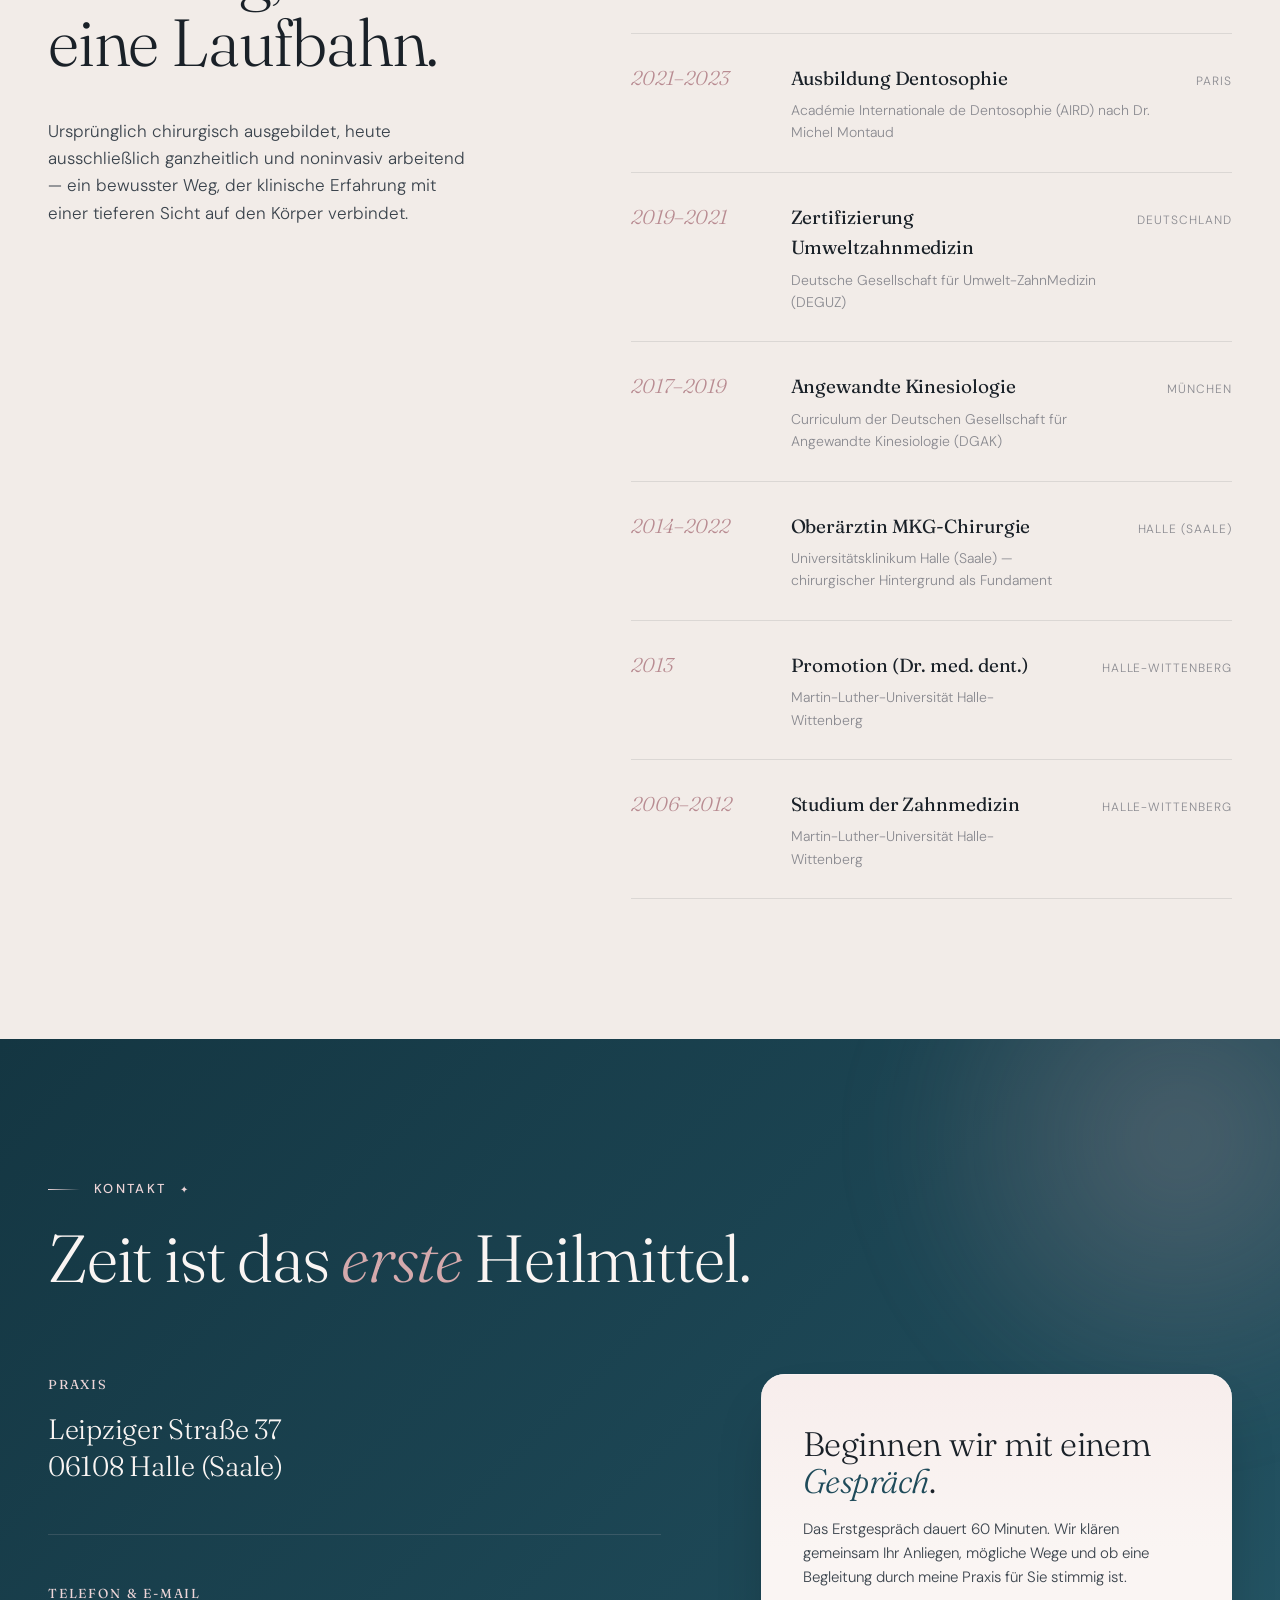
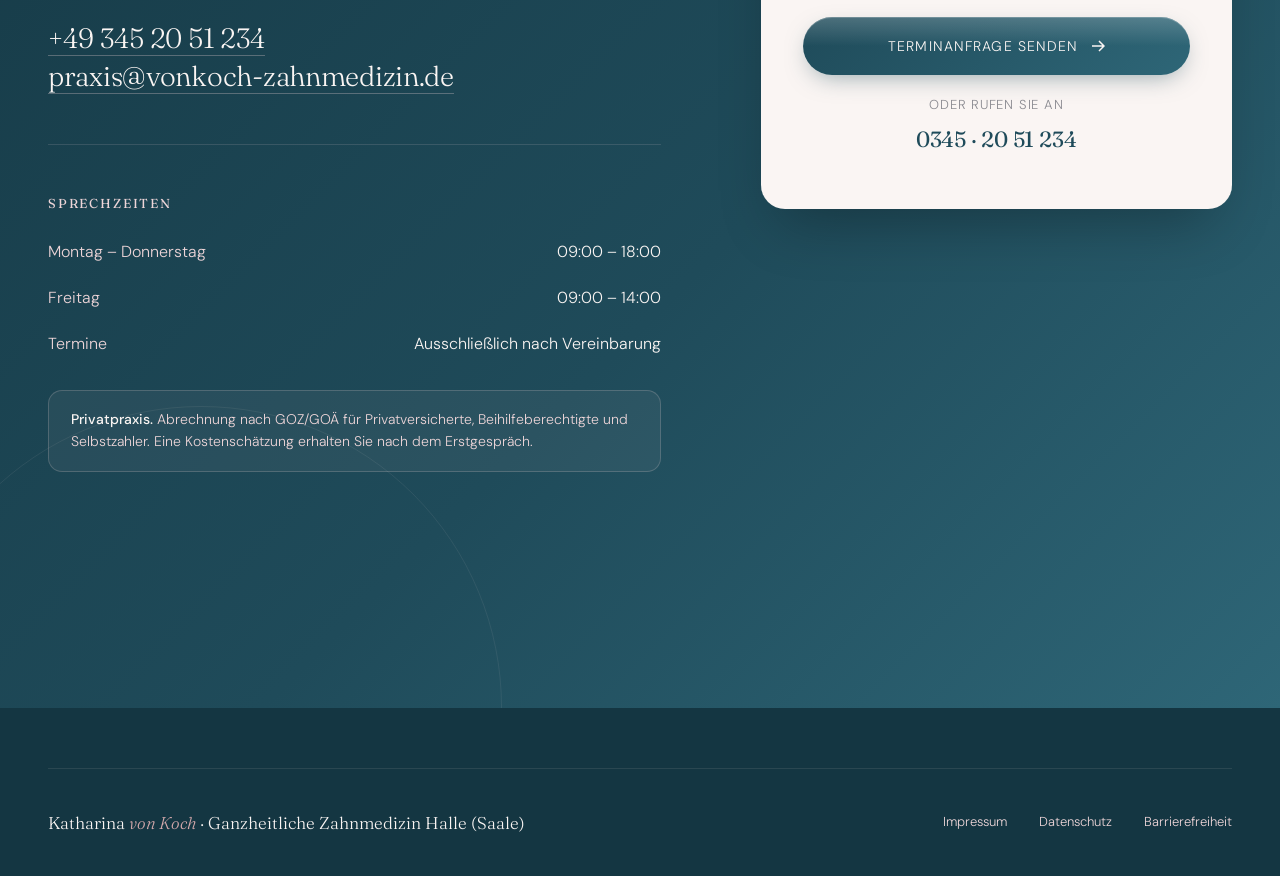
==== commit b5ac30bd: "Portrait lokal einbinden statt von uni-halle.de laden Bild als portrait.jpg ins Repo aufgenommen; <i" ====
--- a/index.html
+++ b/index.html
@@ -916,7 +916,7 @@
     <div class="hero-meta">Zahnärztin · Dentosophie · DEGUZ</div>
     <div class="portrait-frame">
       <img class="portrait-photo"
-           src="https://www.llz.uni-halle.de/im/1382621549_1884_0.jpg"
+           src="portrait.jpg"
            alt="Dr. Katharina von Koch — Ganzheitliche Zahnmedizin, Halle (Saale)">
     </div>
     <div class="portrait-label">
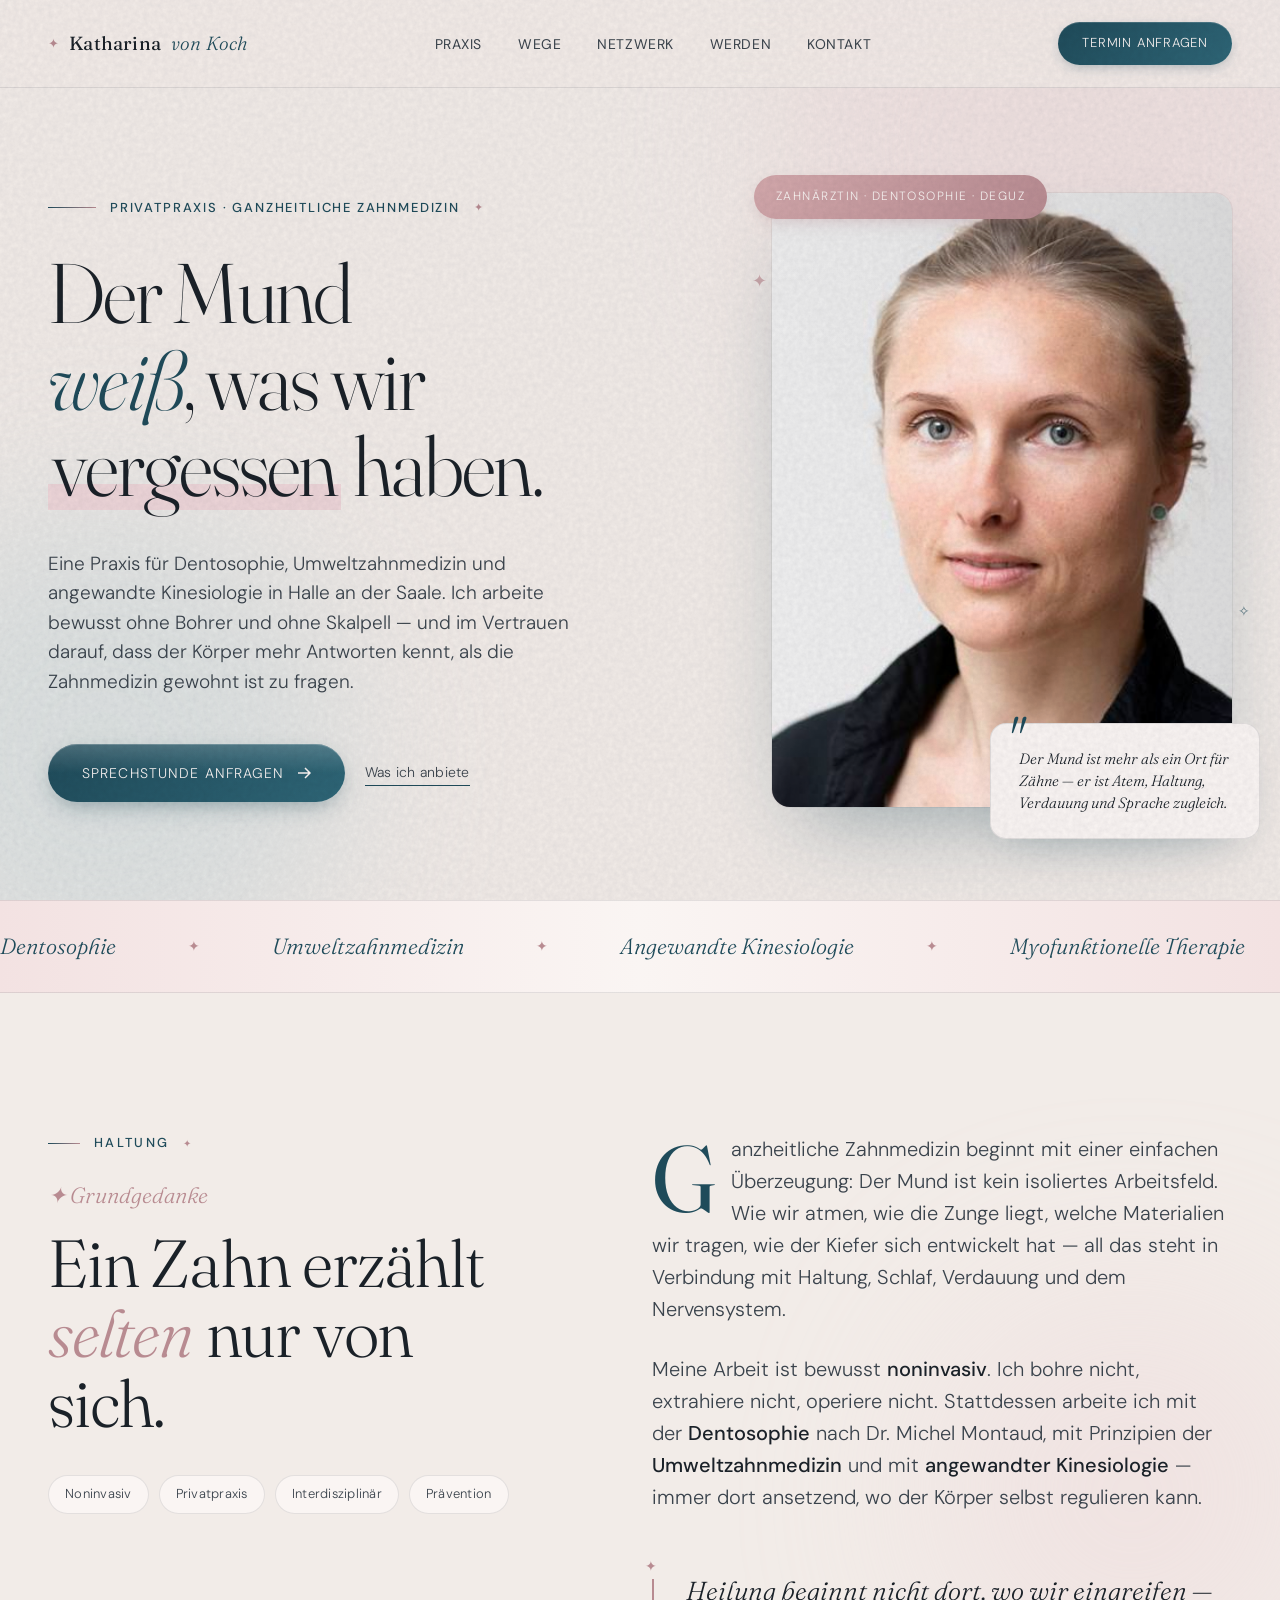
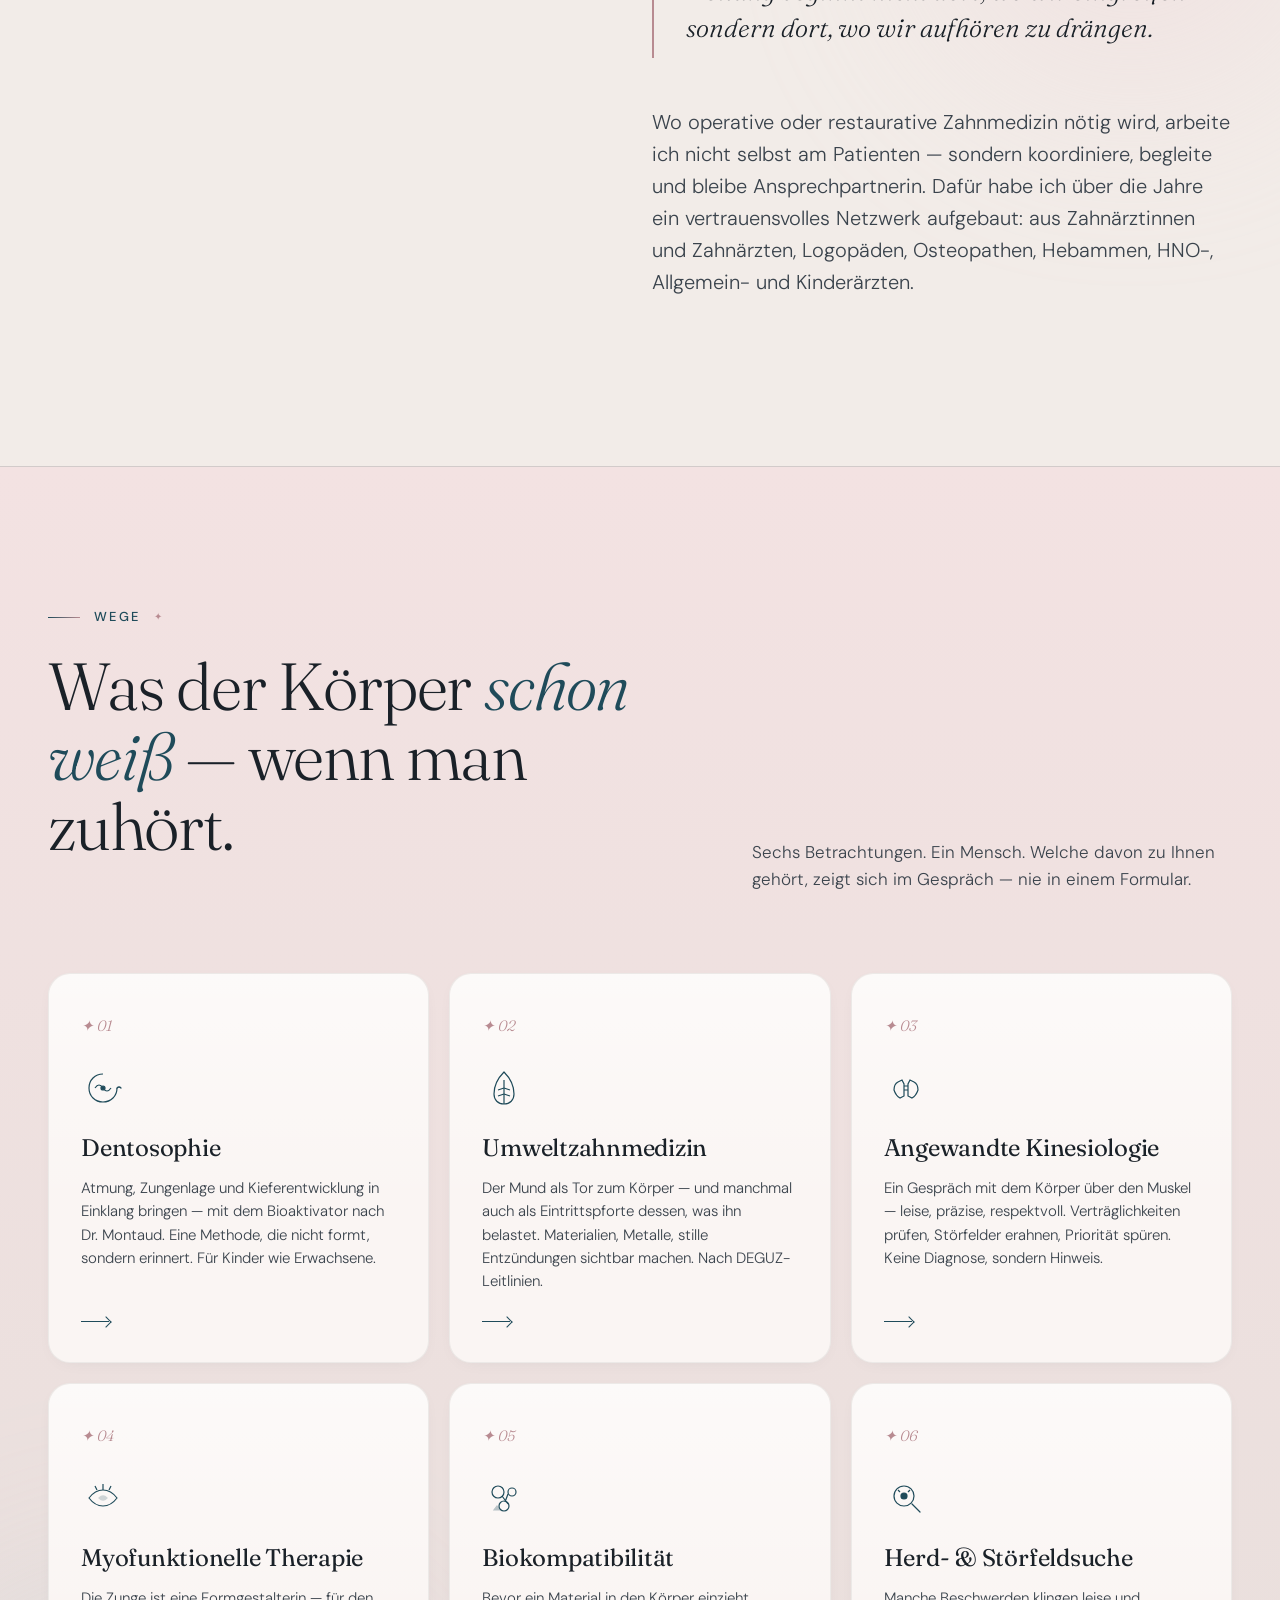
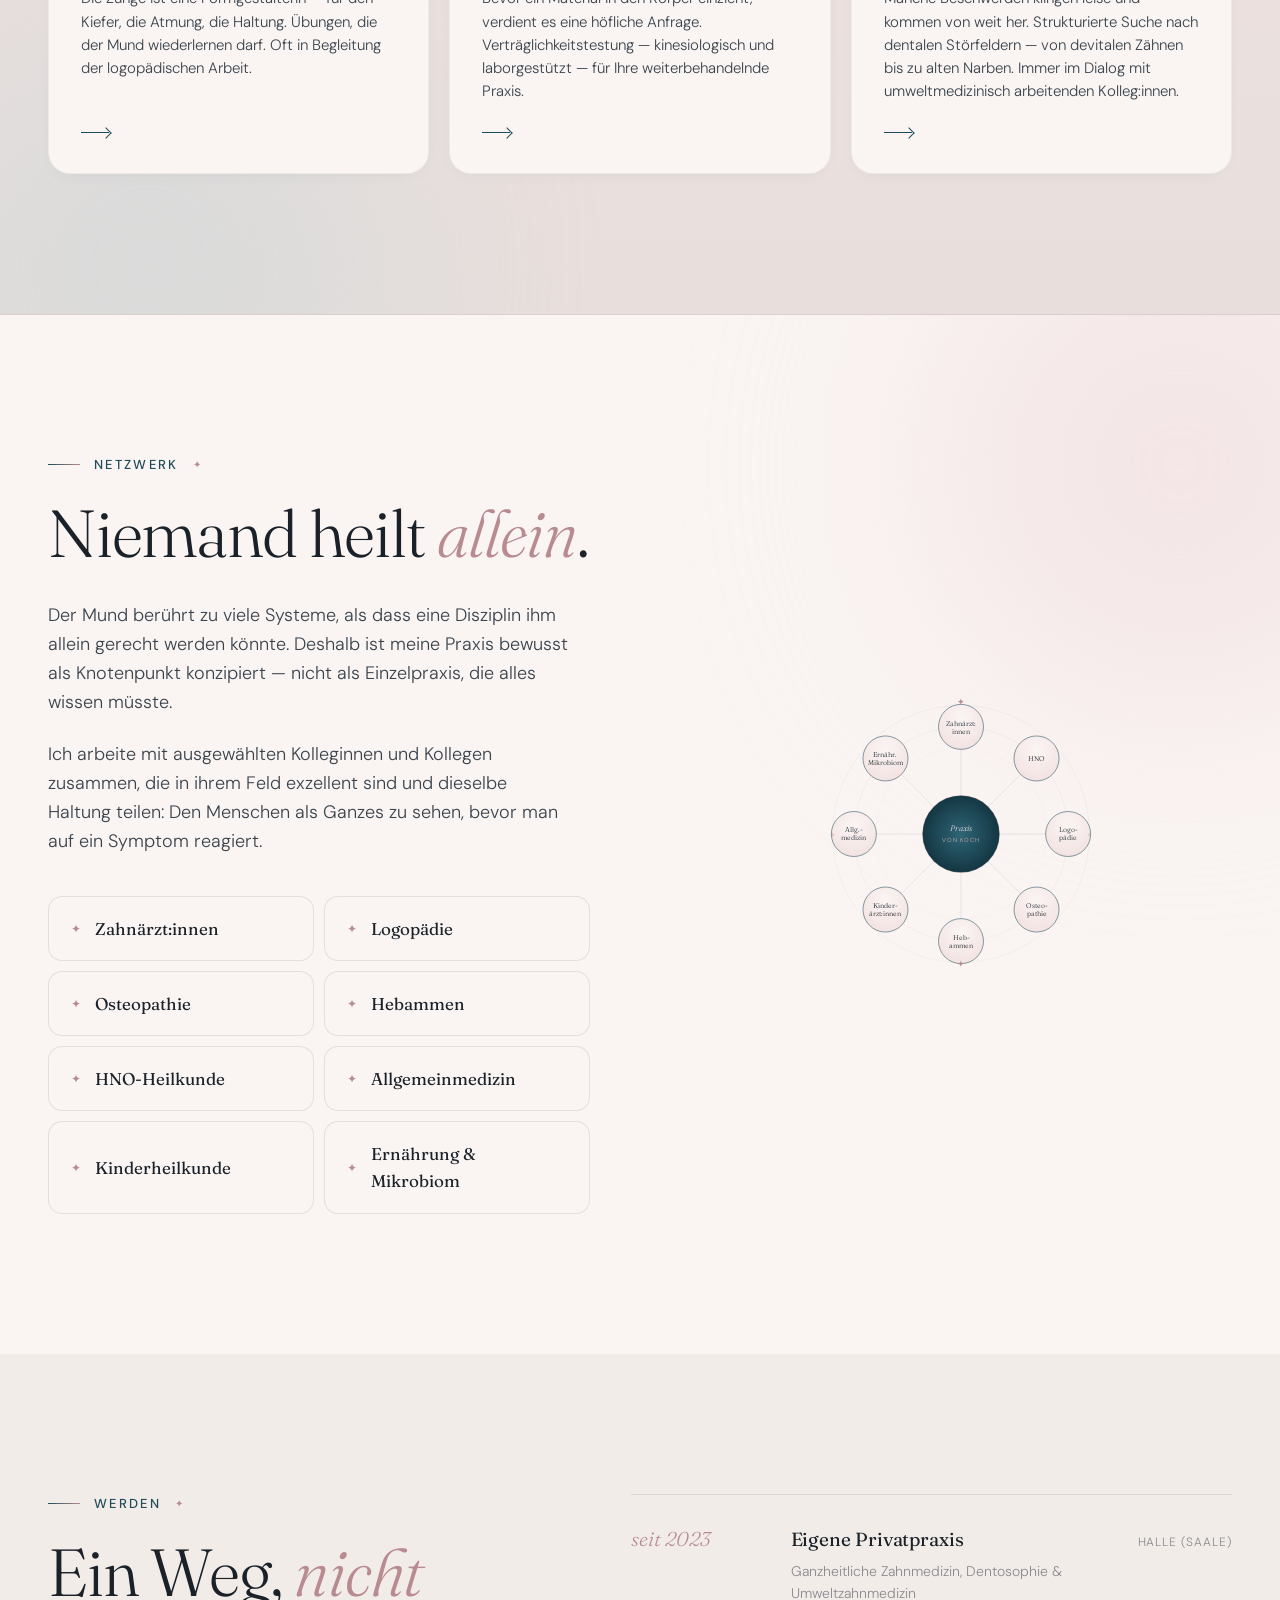
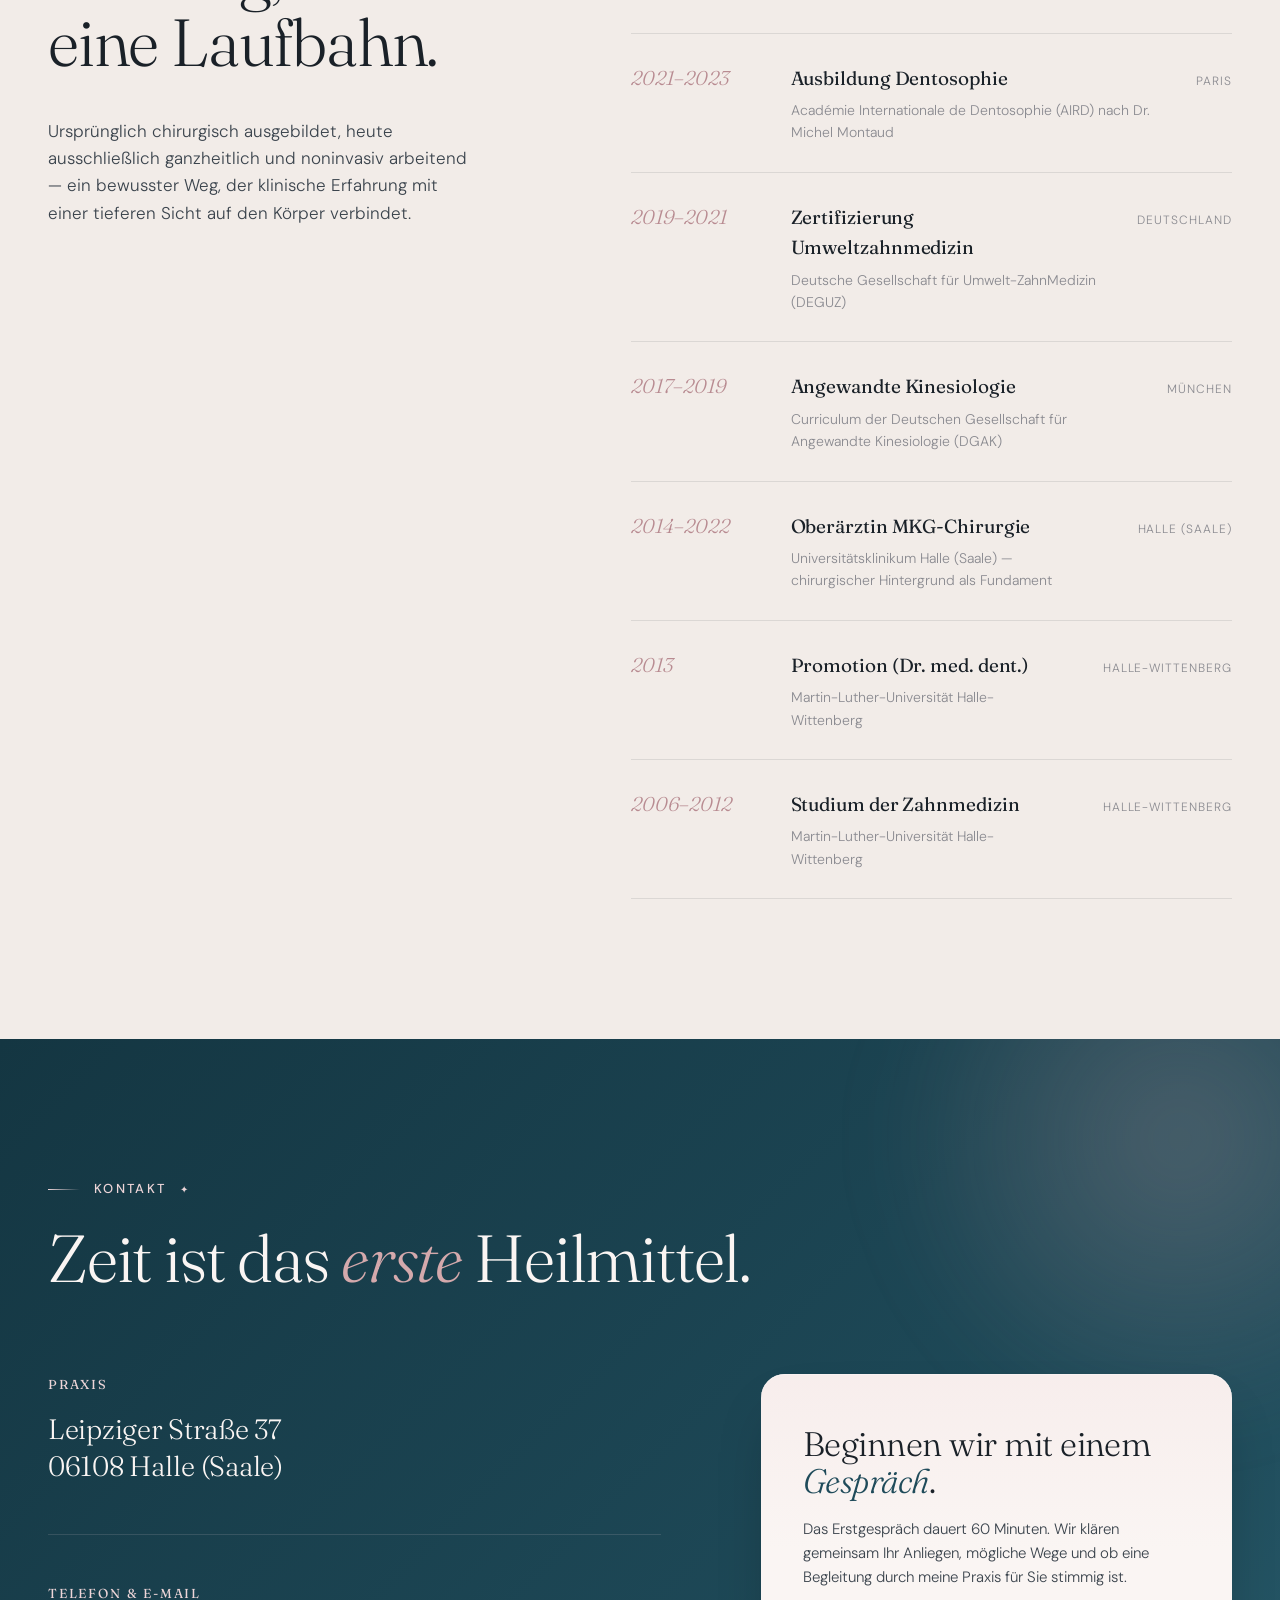
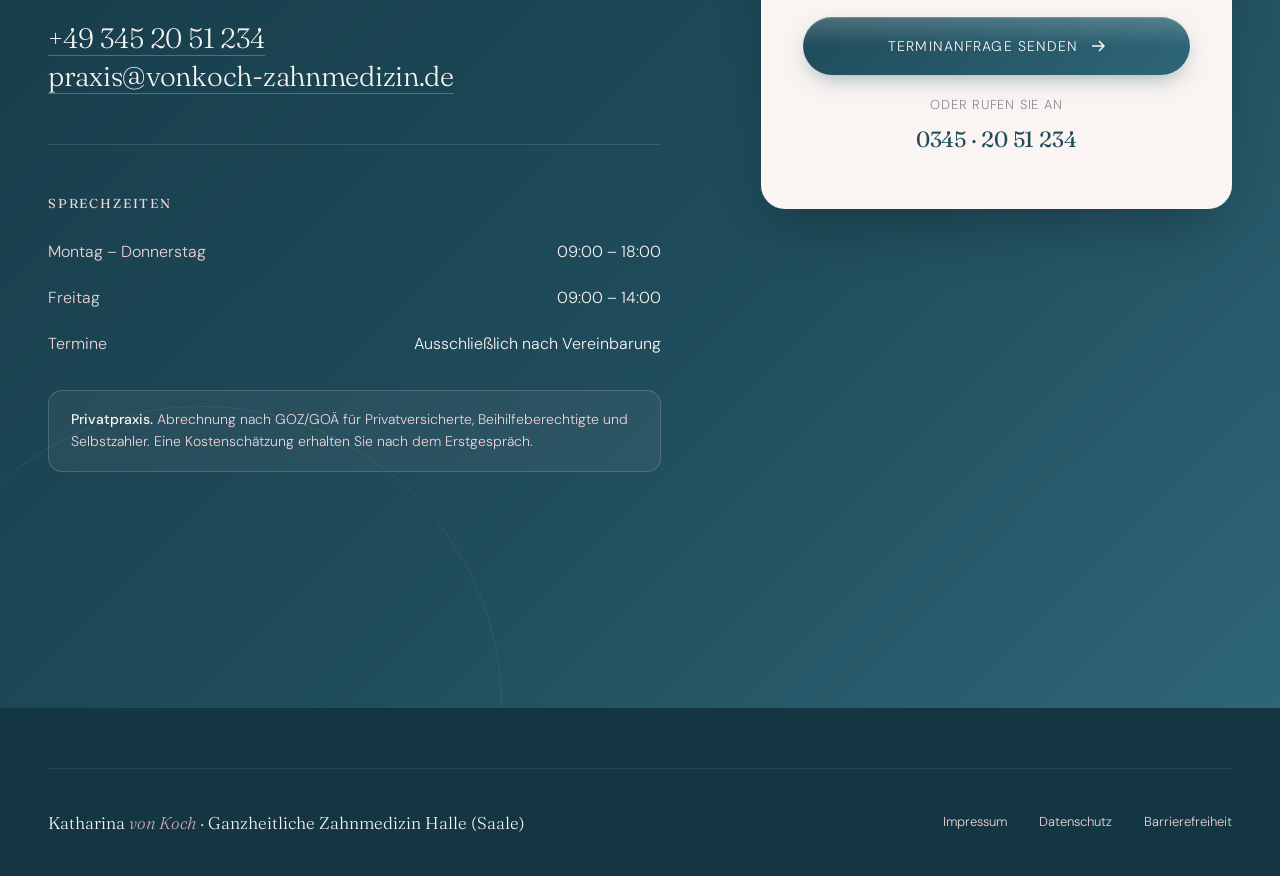
==== commit c45e428c: "Google Fonts lokal einbinden Fraunces (variable) und DM Sans als woff2 in fonts/ abgelegt; fonts.css" ====
--- a/index.html
+++ b/index.html
@@ -4,9 +4,7 @@
 <meta charset="UTF-8">
 <meta name="viewport" content="width=device-width, initial-scale=1.0">
 <title>Dr. Katharina von Koch — Ganzheitliche Zahnmedizin · Halle (Saale)</title>
-<link rel="preconnect" href="https://fonts.googleapis.com">
-<link rel="preconnect" href="https://fonts.gstatic.com" crossorigin>
-<link href="https://fonts.googleapis.com/css2?family=Fraunces:ital,opsz,wght@0,9..144,300;0,9..144,400;0,9..144,500;0,9..144,600;1,9..144,300;1,9..144,400&family=DM+Sans:wght@300;400;500;600&display=swap" rel="stylesheet">
+<link rel="stylesheet" href="fonts.css">
 <style>
   :root {
     --cream: #F2ECE8;
--- a/fonts.css
+++ b/fonts.css
@@ -0,0 +1,235 @@
+﻿/* latin-ext */
+@font-face {
+  font-family: 'DM Sans';
+  font-style: normal;
+  font-weight: 300;
+  font-display: swap;
+  src: url(fonts/rP2Yp2ywxg089UriI5-g4vlH9VoD8Cmcqbu6-K6h9Q.woff2) format('woff2');
+  unicode-range: U+0100-02BA, U+02BD-02C5, U+02C7-02CC, U+02CE-02D7, U+02DD-02FF, U+0304, U+0308, U+0329, U+1D00-1DBF, U+1E00-1E9F, U+1EF2-1EFF, U+2020, U+20A0-20AB, U+20AD-20C0, U+2113, U+2C60-2C7F, U+A720-A7FF;
+}
+/* latin */
+@font-face {
+  font-family: 'DM Sans';
+  font-style: normal;
+  font-weight: 300;
+  font-display: swap;
+  src: url(fonts/rP2Yp2ywxg089UriI5-g4vlH9VoD8Cmcqbu0-K4.woff2) format('woff2');
+  unicode-range: U+0000-00FF, U+0131, U+0152-0153, U+02BB-02BC, U+02C6, U+02DA, U+02DC, U+0304, U+0308, U+0329, U+2000-206F, U+20AC, U+2122, U+2191, U+2193, U+2212, U+2215, U+FEFF, U+FFFD;
+}
+/* latin-ext */
+@font-face {
+  font-family: 'DM Sans';
+  font-style: normal;
+  font-weight: 400;
+  font-display: swap;
+  src: url(fonts/rP2Yp2ywxg089UriI5-g4vlH9VoD8Cmcqbu6-K6h9Q.woff2) format('woff2');
+  unicode-range: U+0100-02BA, U+02BD-02C5, U+02C7-02CC, U+02CE-02D7, U+02DD-02FF, U+0304, U+0308, U+0329, U+1D00-1DBF, U+1E00-1E9F, U+1EF2-1EFF, U+2020, U+20A0-20AB, U+20AD-20C0, U+2113, U+2C60-2C7F, U+A720-A7FF;
+}
+/* latin */
+@font-face {
+  font-family: 'DM Sans';
+  font-style: normal;
+  font-weight: 400;
+  font-display: swap;
+  src: url(fonts/rP2Yp2ywxg089UriI5-g4vlH9VoD8Cmcqbu0-K4.woff2) format('woff2');
+  unicode-range: U+0000-00FF, U+0131, U+0152-0153, U+02BB-02BC, U+02C6, U+02DA, U+02DC, U+0304, U+0308, U+0329, U+2000-206F, U+20AC, U+2122, U+2191, U+2193, U+2212, U+2215, U+FEFF, U+FFFD;
+}
+/* latin-ext */
+@font-face {
+  font-family: 'DM Sans';
+  font-style: normal;
+  font-weight: 500;
+  font-display: swap;
+  src: url(fonts/rP2Yp2ywxg089UriI5-g4vlH9VoD8Cmcqbu6-K6h9Q.woff2) format('woff2');
+  unicode-range: U+0100-02BA, U+02BD-02C5, U+02C7-02CC, U+02CE-02D7, U+02DD-02FF, U+0304, U+0308, U+0329, U+1D00-1DBF, U+1E00-1E9F, U+1EF2-1EFF, U+2020, U+20A0-20AB, U+20AD-20C0, U+2113, U+2C60-2C7F, U+A720-A7FF;
+}
+/* latin */
+@font-face {
+  font-family: 'DM Sans';
+  font-style: normal;
+  font-weight: 500;
+  font-display: swap;
+  src: url(fonts/rP2Yp2ywxg089UriI5-g4vlH9VoD8Cmcqbu0-K4.woff2) format('woff2');
+  unicode-range: U+0000-00FF, U+0131, U+0152-0153, U+02BB-02BC, U+02C6, U+02DA, U+02DC, U+0304, U+0308, U+0329, U+2000-206F, U+20AC, U+2122, U+2191, U+2193, U+2212, U+2215, U+FEFF, U+FFFD;
+}
+/* latin-ext */
+@font-face {
+  font-family: 'DM Sans';
+  font-style: normal;
+  font-weight: 600;
+  font-display: swap;
+  src: url(fonts/rP2Yp2ywxg089UriI5-g4vlH9VoD8Cmcqbu6-K6h9Q.woff2) format('woff2');
+  unicode-range: U+0100-02BA, U+02BD-02C5, U+02C7-02CC, U+02CE-02D7, U+02DD-02FF, U+0304, U+0308, U+0329, U+1D00-1DBF, U+1E00-1E9F, U+1EF2-1EFF, U+2020, U+20A0-20AB, U+20AD-20C0, U+2113, U+2C60-2C7F, U+A720-A7FF;
+}
+/* latin */
+@font-face {
+  font-family: 'DM Sans';
+  font-style: normal;
+  font-weight: 600;
+  font-display: swap;
+  src: url(fonts/rP2Yp2ywxg089UriI5-g4vlH9VoD8Cmcqbu0-K4.woff2) format('woff2');
+  unicode-range: U+0000-00FF, U+0131, U+0152-0153, U+02BB-02BC, U+02C6, U+02DA, U+02DC, U+0304, U+0308, U+0329, U+2000-206F, U+20AC, U+2122, U+2191, U+2193, U+2212, U+2215, U+FEFF, U+FFFD;
+}
+/* vietnamese */
+@font-face {
+  font-family: 'Fraunces';
+  font-style: italic;
+  font-weight: 300;
+  font-display: swap;
+  src: url(fonts/6NU58FyLNQOQZAnv9ZwNjucMHVn85Ni7emAe9lKqZTnbB-gzTK0K1ChjdfeQ_5Y.woff2) format('woff2');
+  unicode-range: U+0102-0103, U+0110-0111, U+0128-0129, U+0168-0169, U+01A0-01A1, U+01AF-01B0, U+0300-0301, U+0303-0304, U+0308-0309, U+0323, U+0329, U+1EA0-1EF9, U+20AB;
+}
+/* latin-ext */
+@font-face {
+  font-family: 'Fraunces';
+  font-style: italic;
+  font-weight: 300;
+  font-display: swap;
+  src: url(fonts/6NU58FyLNQOQZAnv9ZwNjucMHVn85Ni7emAe9lKqZTnbB-gzTK0K1ChjdPeQ_5Y.woff2) format('woff2');
+  unicode-range: U+0100-02BA, U+02BD-02C5, U+02C7-02CC, U+02CE-02D7, U+02DD-02FF, U+0304, U+0308, U+0329, U+1D00-1DBF, U+1E00-1E9F, U+1EF2-1EFF, U+2020, U+20A0-20AB, U+20AD-20C0, U+2113, U+2C60-2C7F, U+A720-A7FF;
+}
+/* latin */
+@font-face {
+  font-family: 'Fraunces';
+  font-style: italic;
+  font-weight: 300;
+  font-display: swap;
+  src: url(fonts/6NU58FyLNQOQZAnv9ZwNjucMHVn85Ni7emAe9lKqZTnbB-gzTK0K1ChjeveQ.woff2) format('woff2');
+  unicode-range: U+0000-00FF, U+0131, U+0152-0153, U+02BB-02BC, U+02C6, U+02DA, U+02DC, U+0304, U+0308, U+0329, U+2000-206F, U+20AC, U+2122, U+2191, U+2193, U+2212, U+2215, U+FEFF, U+FFFD;
+}
+/* vietnamese */
+@font-face {
+  font-family: 'Fraunces';
+  font-style: italic;
+  font-weight: 400;
+  font-display: swap;
+  src: url(fonts/6NU58FyLNQOQZAnv9ZwNjucMHVn85Ni7emAe9lKqZTnbB-gzTK0K1ChjdfeQ_5Y.woff2) format('woff2');
+  unicode-range: U+0102-0103, U+0110-0111, U+0128-0129, U+0168-0169, U+01A0-01A1, U+01AF-01B0, U+0300-0301, U+0303-0304, U+0308-0309, U+0323, U+0329, U+1EA0-1EF9, U+20AB;
+}
+/* latin-ext */
+@font-face {
+  font-family: 'Fraunces';
+  font-style: italic;
+  font-weight: 400;
+  font-display: swap;
+  src: url(fonts/6NU58FyLNQOQZAnv9ZwNjucMHVn85Ni7emAe9lKqZTnbB-gzTK0K1ChjdPeQ_5Y.woff2) format('woff2');
+  unicode-range: U+0100-02BA, U+02BD-02C5, U+02C7-02CC, U+02CE-02D7, U+02DD-02FF, U+0304, U+0308, U+0329, U+1D00-1DBF, U+1E00-1E9F, U+1EF2-1EFF, U+2020, U+20A0-20AB, U+20AD-20C0, U+2113, U+2C60-2C7F, U+A720-A7FF;
+}
+/* latin */
+@font-face {
+  font-family: 'Fraunces';
+  font-style: italic;
+  font-weight: 400;
+  font-display: swap;
+  src: url(fonts/6NU58FyLNQOQZAnv9ZwNjucMHVn85Ni7emAe9lKqZTnbB-gzTK0K1ChjeveQ.woff2) format('woff2');
+  unicode-range: U+0000-00FF, U+0131, U+0152-0153, U+02BB-02BC, U+02C6, U+02DA, U+02DC, U+0304, U+0308, U+0329, U+2000-206F, U+20AC, U+2122, U+2191, U+2193, U+2212, U+2215, U+FEFF, U+FFFD;
+}
+/* vietnamese */
+@font-face {
+  font-family: 'Fraunces';
+  font-style: normal;
+  font-weight: 300;
+  font-display: swap;
+  src: url(fonts/6NU78FyLNQOQZAnv9bYEvDiIdE9Ea92uemAk_WBq8U_9v0c2Wa0KxCBTeO-U.woff2) format('woff2');
+  unicode-range: U+0102-0103, U+0110-0111, U+0128-0129, U+0168-0169, U+01A0-01A1, U+01AF-01B0, U+0300-0301, U+0303-0304, U+0308-0309, U+0323, U+0329, U+1EA0-1EF9, U+20AB;
+}
+/* latin-ext */
+@font-face {
+  font-family: 'Fraunces';
+  font-style: normal;
+  font-weight: 300;
+  font-display: swap;
+  src: url(fonts/6NU78FyLNQOQZAnv9bYEvDiIdE9Ea92uemAk_WBq8U_9v0c2Wa0KxCFTeO-U.woff2) format('woff2');
+  unicode-range: U+0100-02BA, U+02BD-02C5, U+02C7-02CC, U+02CE-02D7, U+02DD-02FF, U+0304, U+0308, U+0329, U+1D00-1DBF, U+1E00-1E9F, U+1EF2-1EFF, U+2020, U+20A0-20AB, U+20AD-20C0, U+2113, U+2C60-2C7F, U+A720-A7FF;
+}
+/* latin */
+@font-face {
+  font-family: 'Fraunces';
+  font-style: normal;
+  font-weight: 300;
+  font-display: swap;
+  src: url(fonts/6NU78FyLNQOQZAnv9bYEvDiIdE9Ea92uemAk_WBq8U_9v0c2Wa0KxC9TeA.woff2) format('woff2');
+  unicode-range: U+0000-00FF, U+0131, U+0152-0153, U+02BB-02BC, U+02C6, U+02DA, U+02DC, U+0304, U+0308, U+0329, U+2000-206F, U+20AC, U+2122, U+2191, U+2193, U+2212, U+2215, U+FEFF, U+FFFD;
+}
+/* vietnamese */
+@font-face {
+  font-family: 'Fraunces';
+  font-style: normal;
+  font-weight: 400;
+  font-display: swap;
+  src: url(fonts/6NU78FyLNQOQZAnv9bYEvDiIdE9Ea92uemAk_WBq8U_9v0c2Wa0KxCBTeO-U.woff2) format('woff2');
+  unicode-range: U+0102-0103, U+0110-0111, U+0128-0129, U+0168-0169, U+01A0-01A1, U+01AF-01B0, U+0300-0301, U+0303-0304, U+0308-0309, U+0323, U+0329, U+1EA0-1EF9, U+20AB;
+}
+/* latin-ext */
+@font-face {
+  font-family: 'Fraunces';
+  font-style: normal;
+  font-weight: 400;
+  font-display: swap;
+  src: url(fonts/6NU78FyLNQOQZAnv9bYEvDiIdE9Ea92uemAk_WBq8U_9v0c2Wa0KxCFTeO-U.woff2) format('woff2');
+  unicode-range: U+0100-02BA, U+02BD-02C5, U+02C7-02CC, U+02CE-02D7, U+02DD-02FF, U+0304, U+0308, U+0329, U+1D00-1DBF, U+1E00-1E9F, U+1EF2-1EFF, U+2020, U+20A0-20AB, U+20AD-20C0, U+2113, U+2C60-2C7F, U+A720-A7FF;
+}
+/* latin */
+@font-face {
+  font-family: 'Fraunces';
+  font-style: normal;
+  font-weight: 400;
+  font-display: swap;
+  src: url(fonts/6NU78FyLNQOQZAnv9bYEvDiIdE9Ea92uemAk_WBq8U_9v0c2Wa0KxC9TeA.woff2) format('woff2');
+  unicode-range: U+0000-00FF, U+0131, U+0152-0153, U+02BB-02BC, U+02C6, U+02DA, U+02DC, U+0304, U+0308, U+0329, U+2000-206F, U+20AC, U+2122, U+2191, U+2193, U+2212, U+2215, U+FEFF, U+FFFD;
+}
+/* vietnamese */
+@font-face {
+  font-family: 'Fraunces';
+  font-style: normal;
+  font-weight: 500;
+  font-display: swap;
+  src: url(fonts/6NU78FyLNQOQZAnv9bYEvDiIdE9Ea92uemAk_WBq8U_9v0c2Wa0KxCBTeO-U.woff2) format('woff2');
+  unicode-range: U+0102-0103, U+0110-0111, U+0128-0129, U+0168-0169, U+01A0-01A1, U+01AF-01B0, U+0300-0301, U+0303-0304, U+0308-0309, U+0323, U+0329, U+1EA0-1EF9, U+20AB;
+}
+/* latin-ext */
+@font-face {
+  font-family: 'Fraunces';
+  font-style: normal;
+  font-weight: 500;
+  font-display: swap;
+  src: url(fonts/6NU78FyLNQOQZAnv9bYEvDiIdE9Ea92uemAk_WBq8U_9v0c2Wa0KxCFTeO-U.woff2) format('woff2');
+  unicode-range: U+0100-02BA, U+02BD-02C5, U+02C7-02CC, U+02CE-02D7, U+02DD-02FF, U+0304, U+0308, U+0329, U+1D00-1DBF, U+1E00-1E9F, U+1EF2-1EFF, U+2020, U+20A0-20AB, U+20AD-20C0, U+2113, U+2C60-2C7F, U+A720-A7FF;
+}
+/* latin */
+@font-face {
+  font-family: 'Fraunces';
+  font-style: normal;
+  font-weight: 500;
+  font-display: swap;
+  src: url(fonts/6NU78FyLNQOQZAnv9bYEvDiIdE9Ea92uemAk_WBq8U_9v0c2Wa0KxC9TeA.woff2) format('woff2');
+  unicode-range: U+0000-00FF, U+0131, U+0152-0153, U+02BB-02BC, U+02C6, U+02DA, U+02DC, U+0304, U+0308, U+0329, U+2000-206F, U+20AC, U+2122, U+2191, U+2193, U+2212, U+2215, U+FEFF, U+FFFD;
+}
+/* vietnamese */
+@font-face {
+  font-family: 'Fraunces';
+  font-style: normal;
+  font-weight: 600;
+  font-display: swap;
+  src: url(fonts/6NU78FyLNQOQZAnv9bYEvDiIdE9Ea92uemAk_WBq8U_9v0c2Wa0KxCBTeO-U.woff2) format('woff2');
+  unicode-range: U+0102-0103, U+0110-0111, U+0128-0129, U+0168-0169, U+01A0-01A1, U+01AF-01B0, U+0300-0301, U+0303-0304, U+0308-0309, U+0323, U+0329, U+1EA0-1EF9, U+20AB;
+}
+/* latin-ext */
+@font-face {
+  font-family: 'Fraunces';
+  font-style: normal;
+  font-weight: 600;
+  font-display: swap;
+  src: url(fonts/6NU78FyLNQOQZAnv9bYEvDiIdE9Ea92uemAk_WBq8U_9v0c2Wa0KxCFTeO-U.woff2) format('woff2');
+  unicode-range: U+0100-02BA, U+02BD-02C5, U+02C7-02CC, U+02CE-02D7, U+02DD-02FF, U+0304, U+0308, U+0329, U+1D00-1DBF, U+1E00-1E9F, U+1EF2-1EFF, U+2020, U+20A0-20AB, U+20AD-20C0, U+2113, U+2C60-2C7F, U+A720-A7FF;
+}
+/* latin */
+@font-face {
+  font-family: 'Fraunces';
+  font-style: normal;
+  font-weight: 600;
+  font-display: swap;
+  src: url(fonts/6NU78FyLNQOQZAnv9bYEvDiIdE9Ea92uemAk_WBq8U_9v0c2Wa0KxC9TeA.woff2) format('woff2');
+  unicode-range: U+0000-00FF, U+0131, U+0152-0153, U+02BB-02BC, U+02C6, U+02DA, U+02DC, U+0304, U+0308, U+0329, U+2000-206F, U+20AC, U+2122, U+2191, U+2193, U+2212, U+2215, U+FEFF, U+FFFD;
+}
+
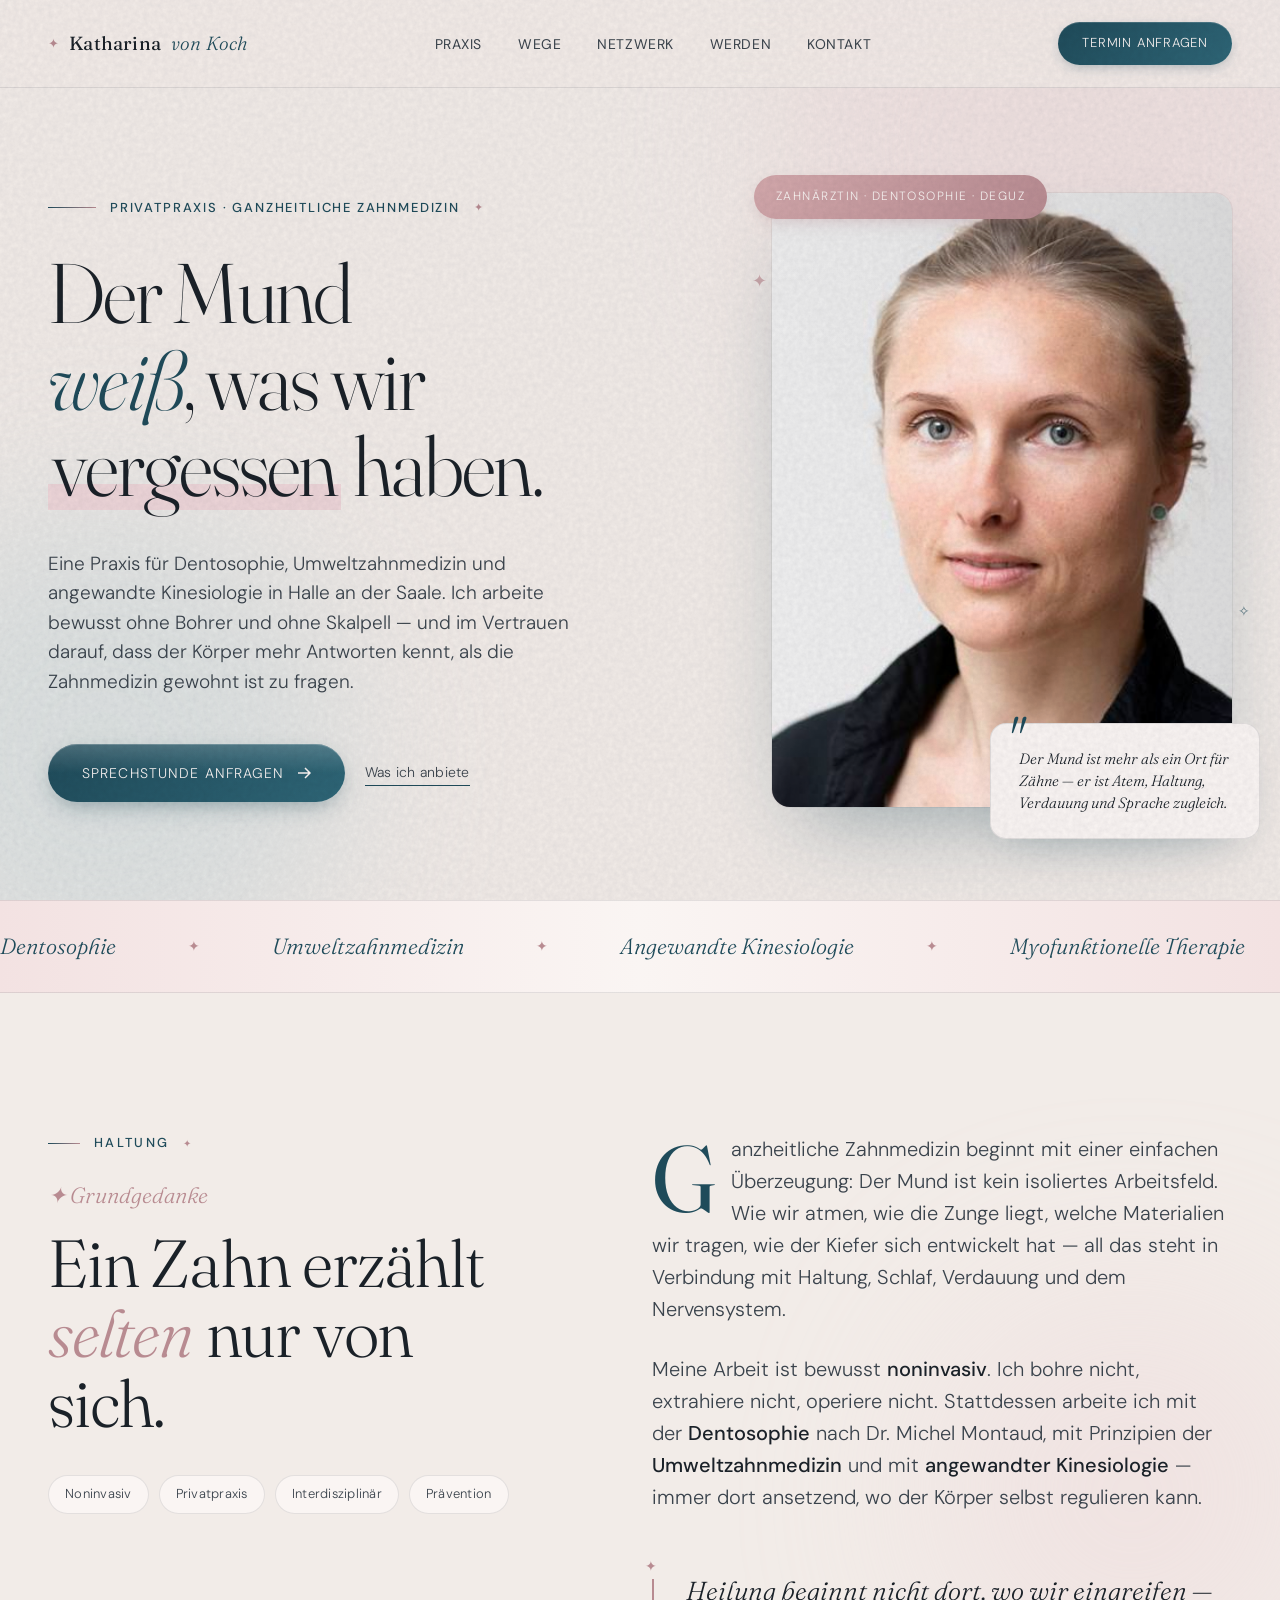
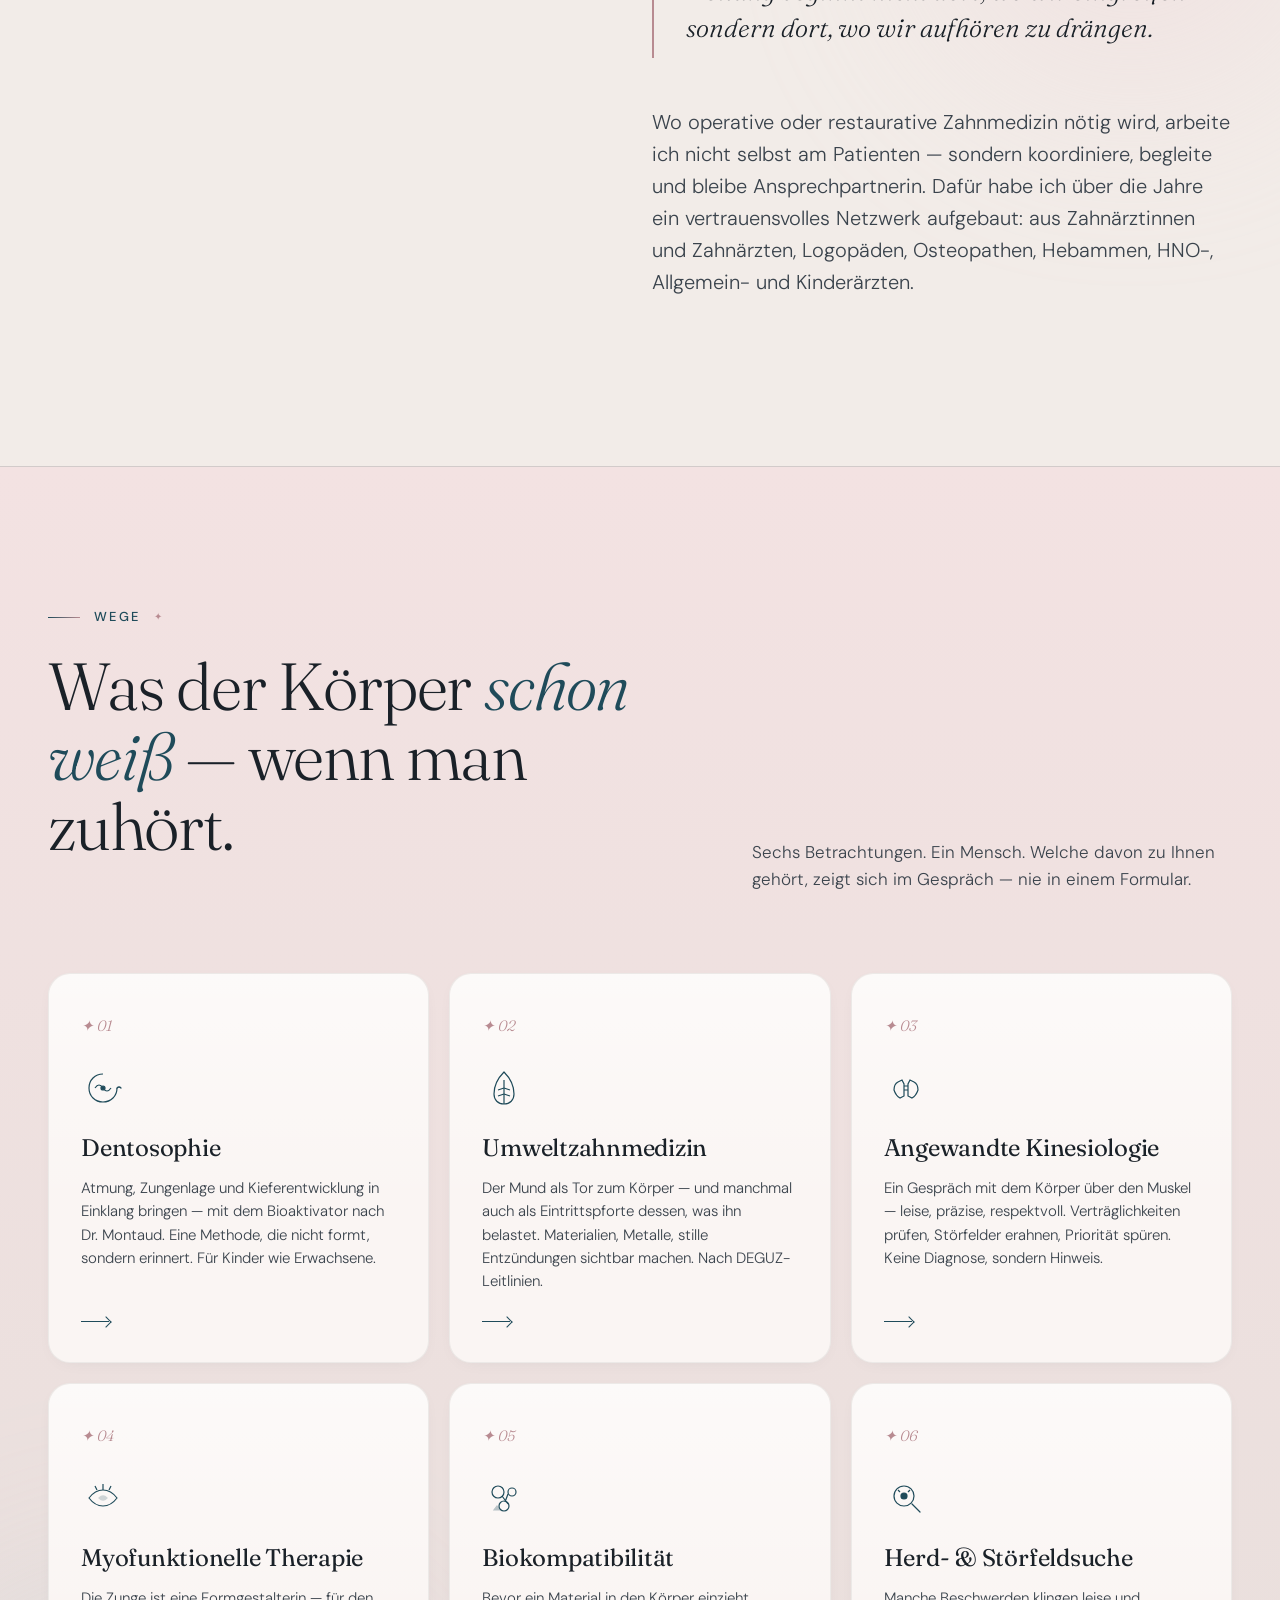
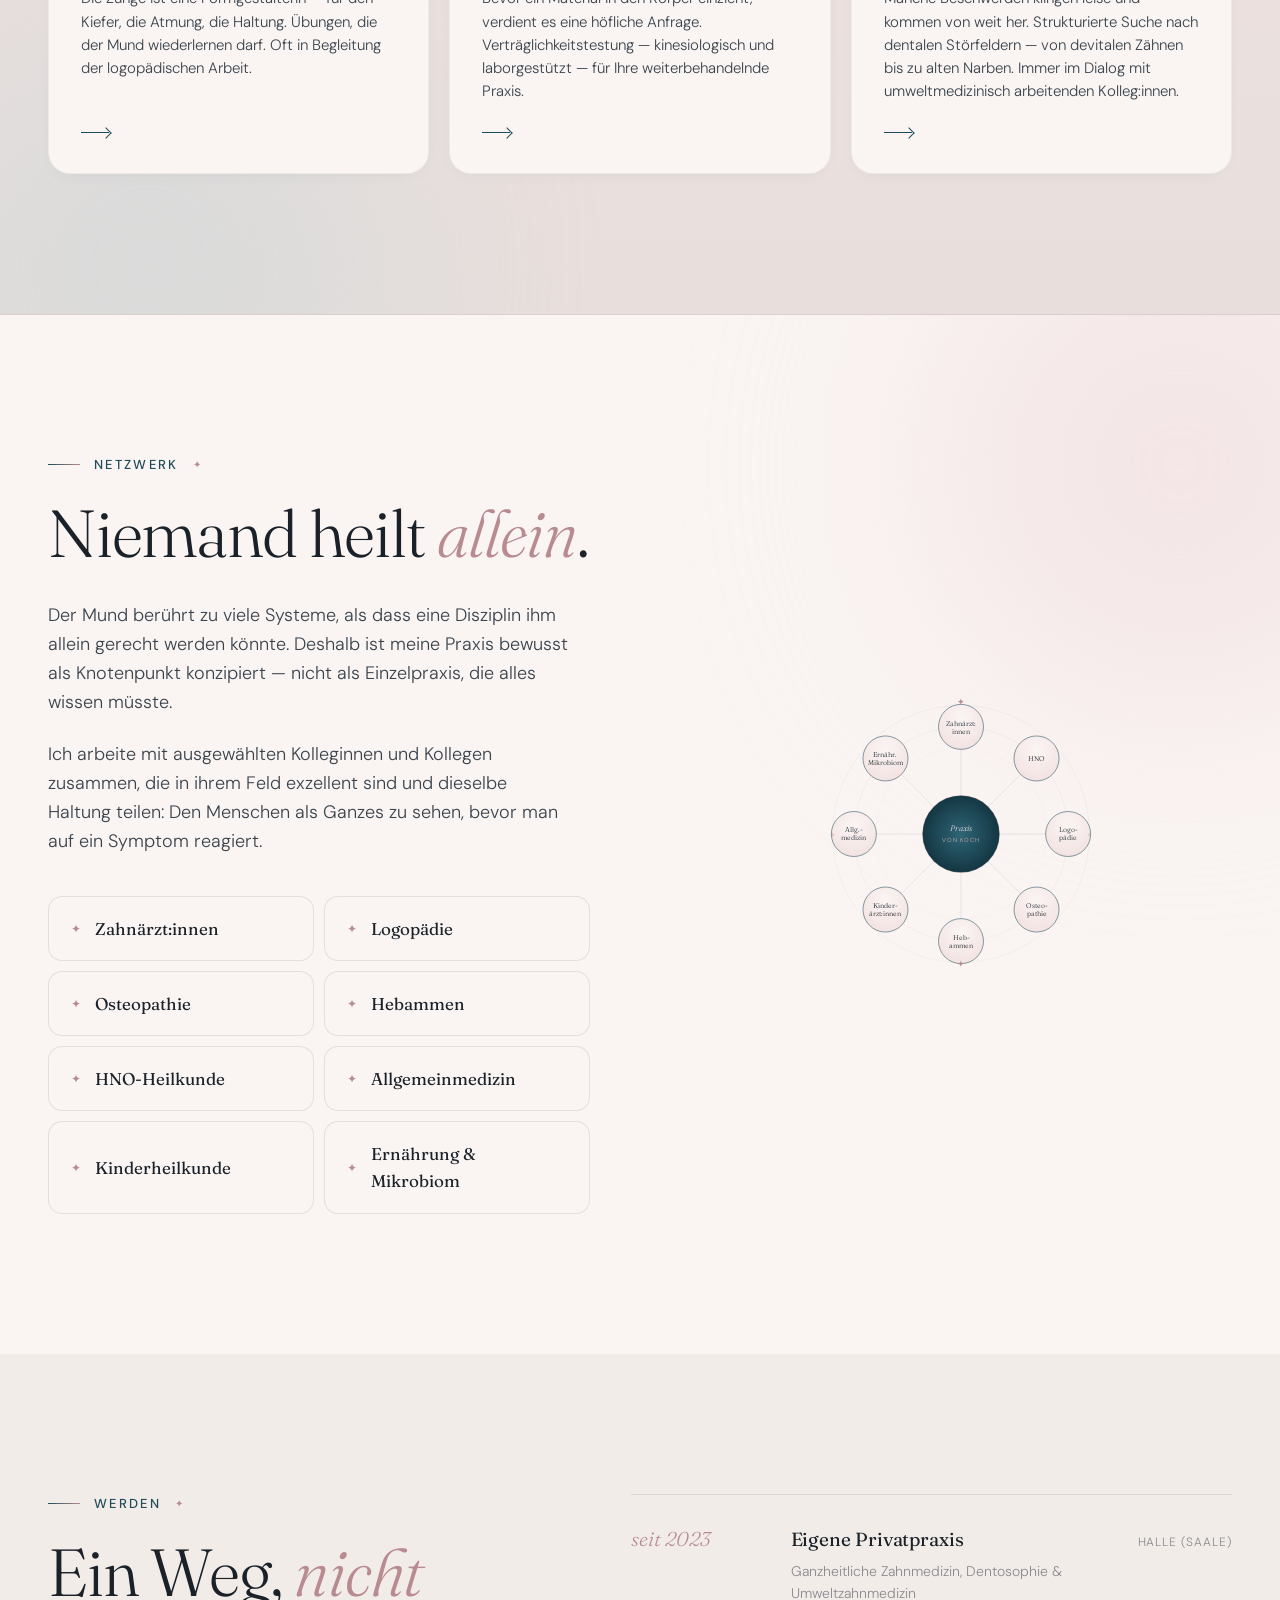
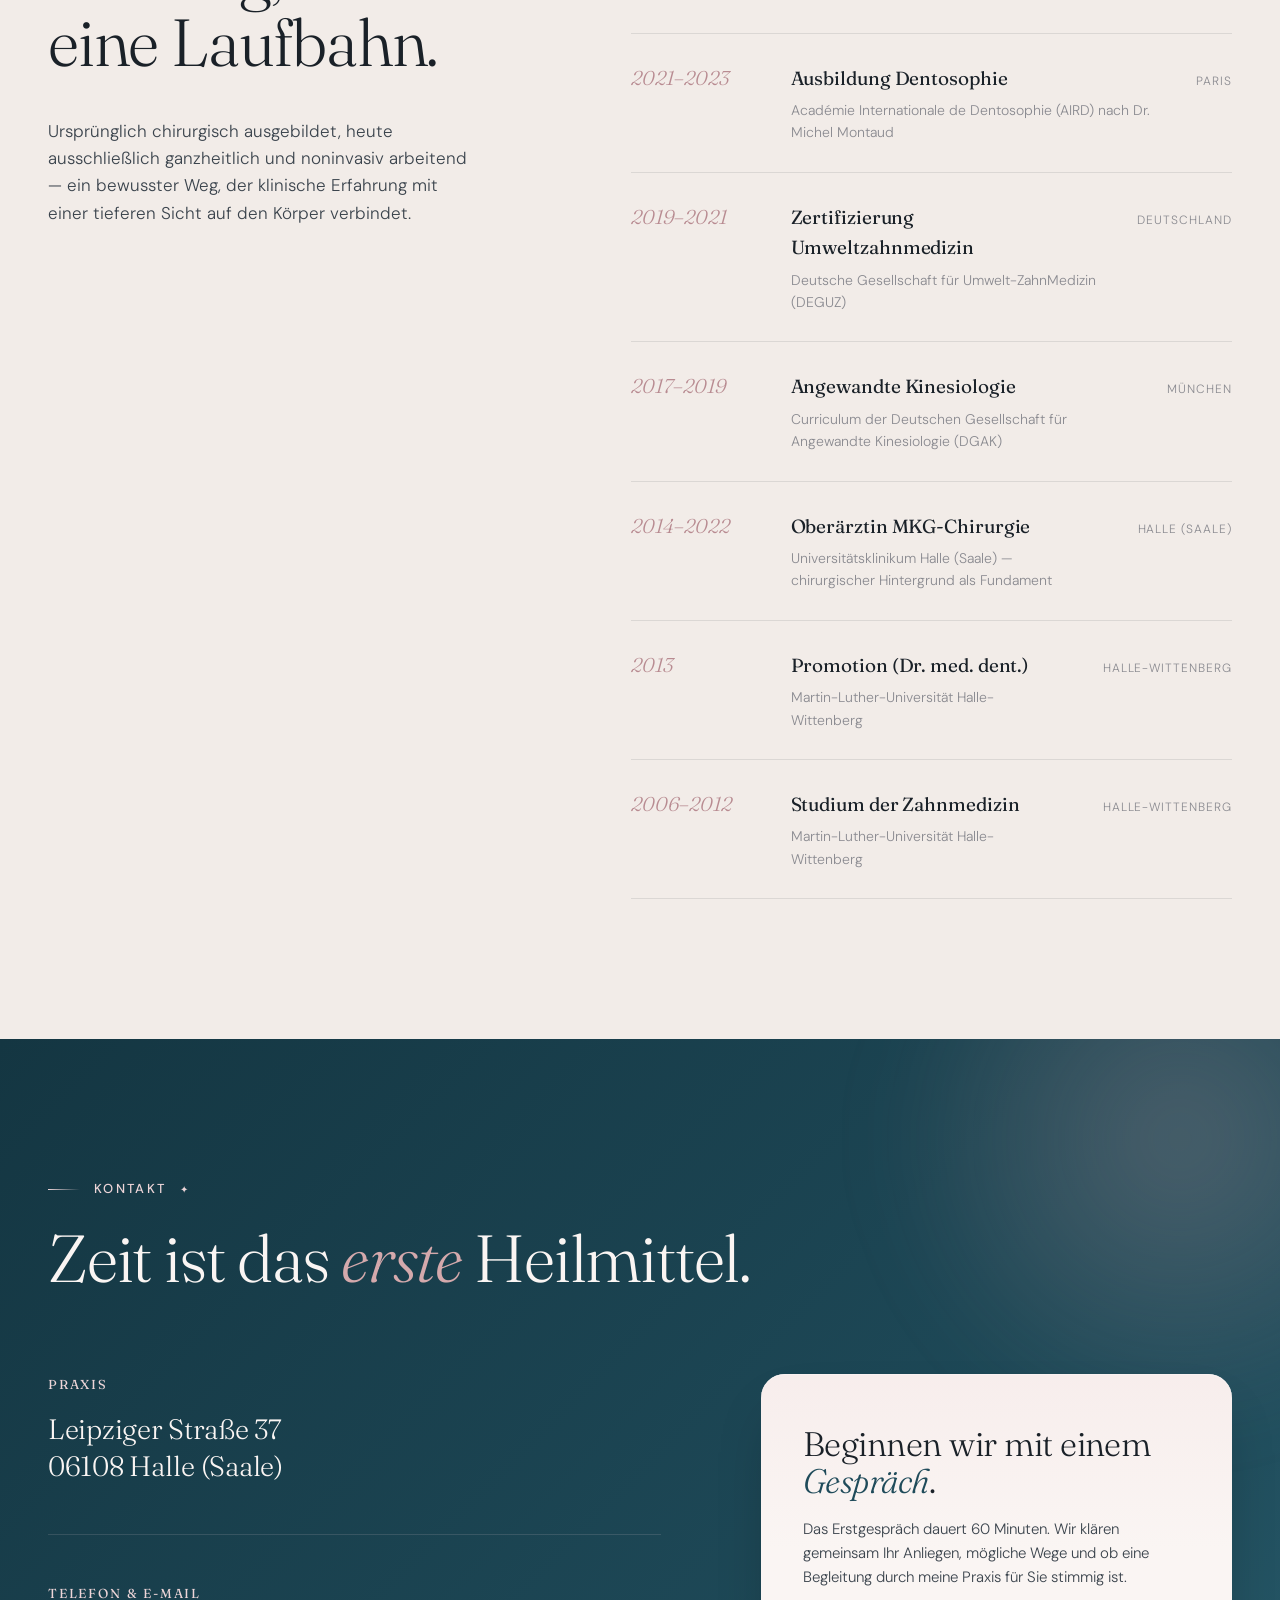
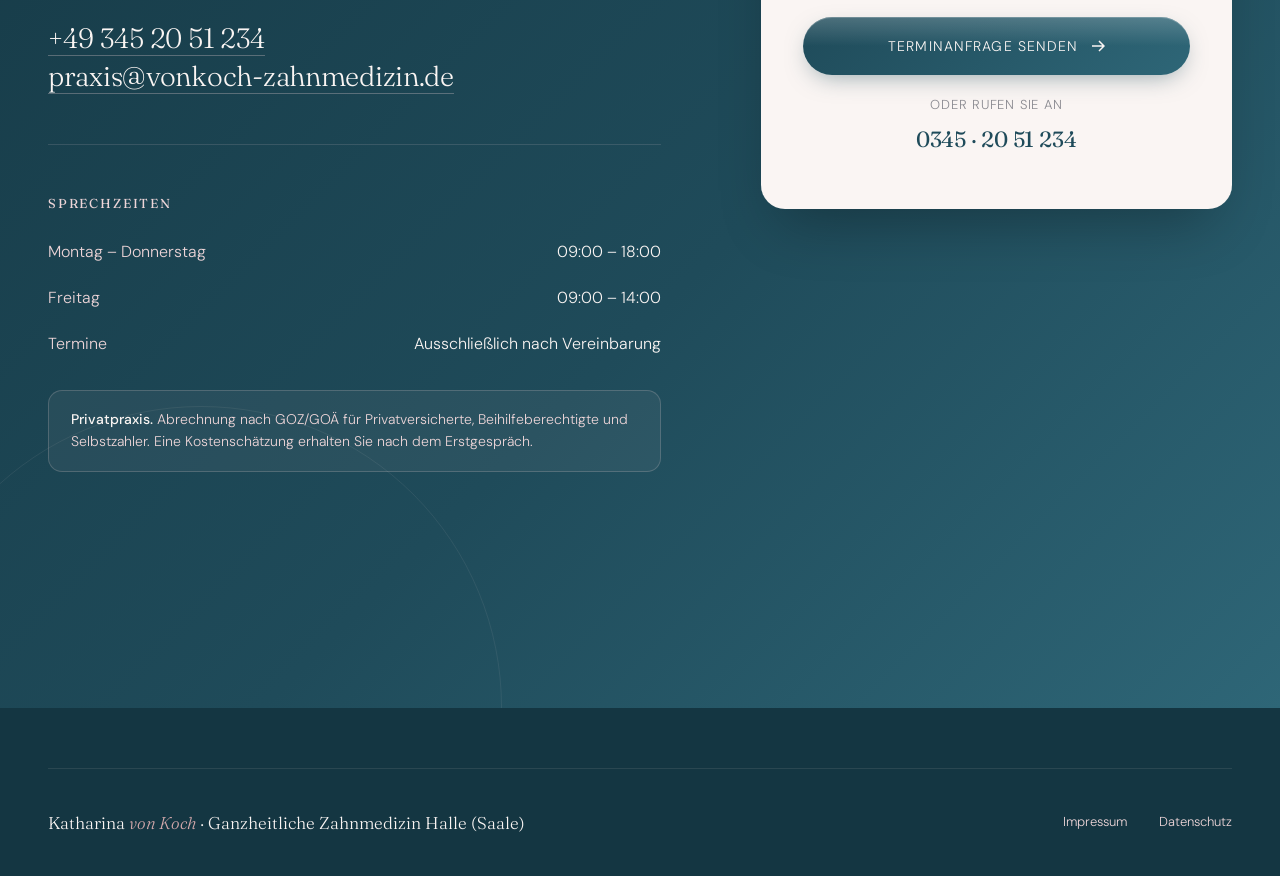
==== commit 0989e688: "Impressum und Datenschutzerklärung als Unterseiten anlegen - impressum.html: Pflichtangaben nach § 5" ====
--- a/index.html
+++ b/index.html
@@ -1301,9 +1301,8 @@
   <div class="footer-inner">
     <div class="footer-logo">Katharina <span>von Koch</span> · Ganzheitliche Zahnmedizin Halle (Saale)</div>
     <ul class="footer-links">
-      <li><a href="#">Impressum</a></li>
-      <li><a href="#">Datenschutz</a></li>
-      <li><a href="#">Barrierefreiheit</a></li>
+      <li><a href="impressum.html">Impressum</a></li>
+      <li><a href="datenschutz.html">Datenschutz</a></li>
     </ul>
   </div>
 </footer>
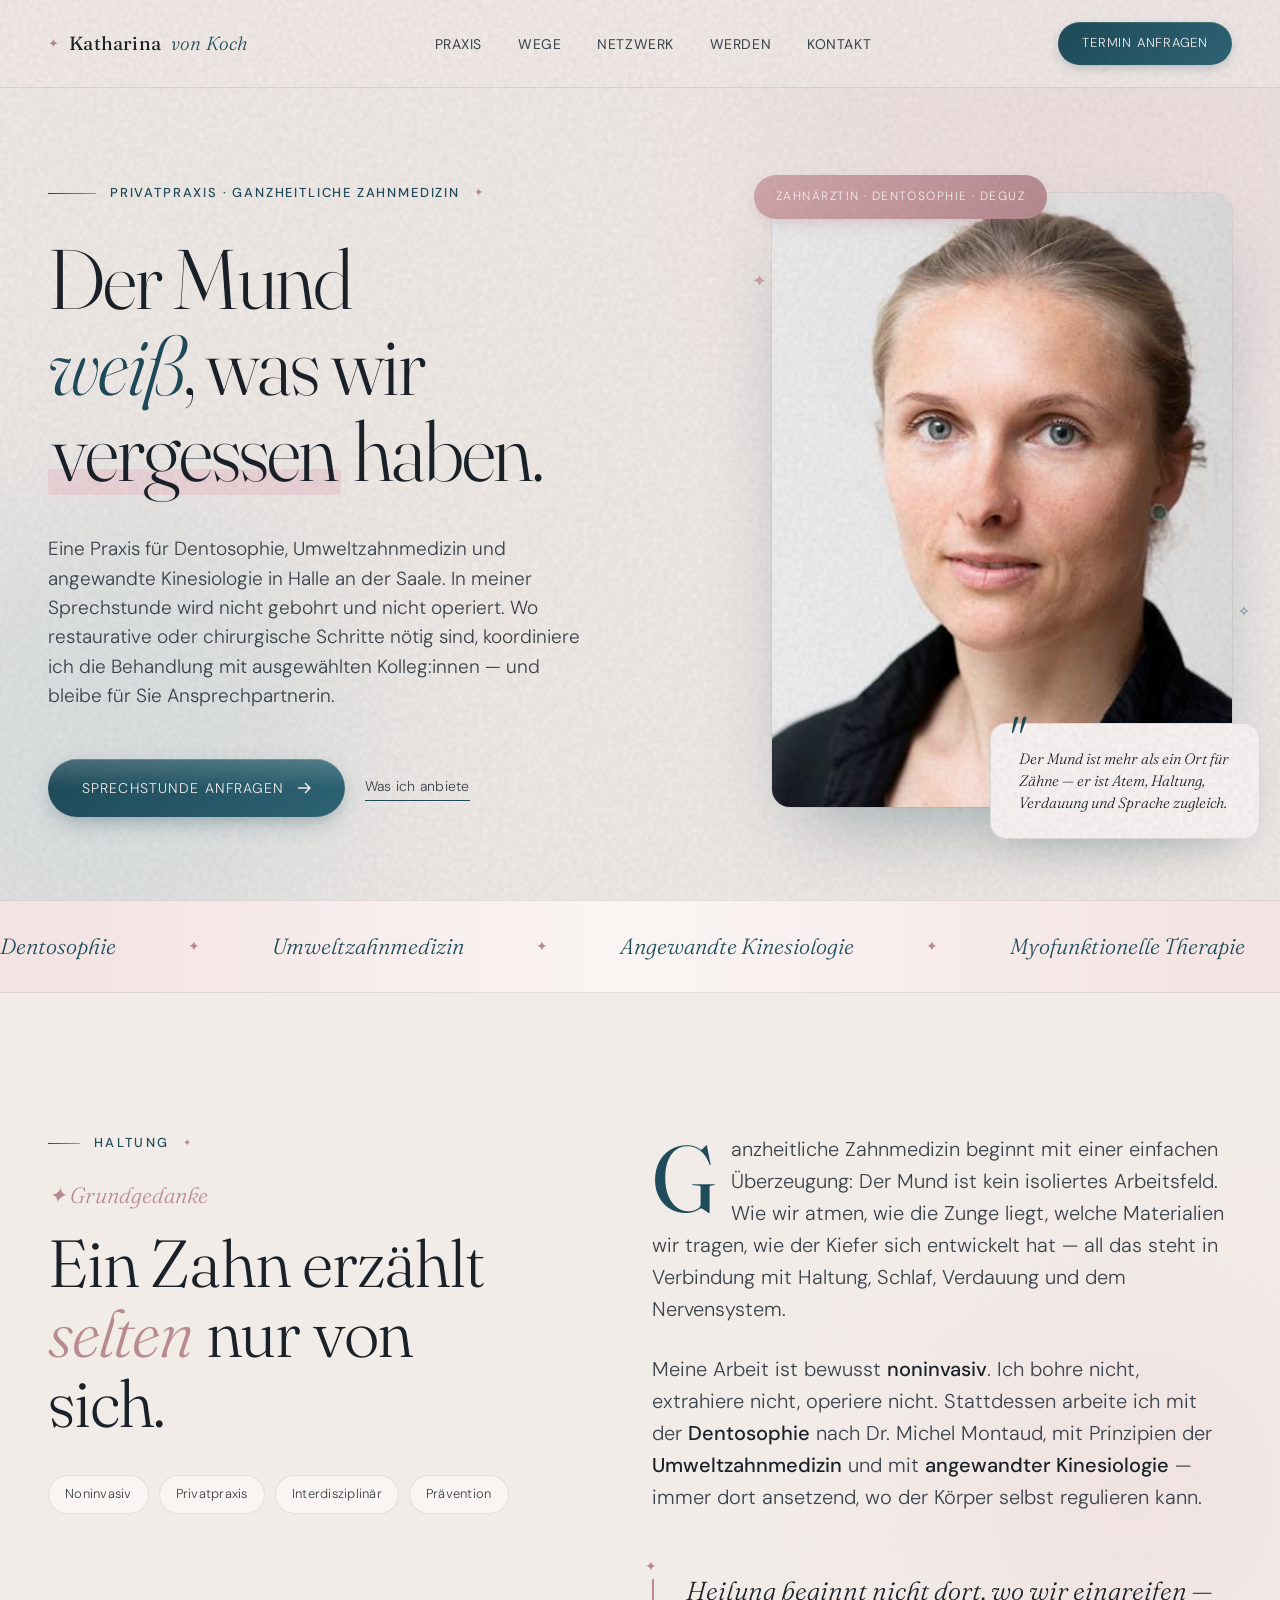
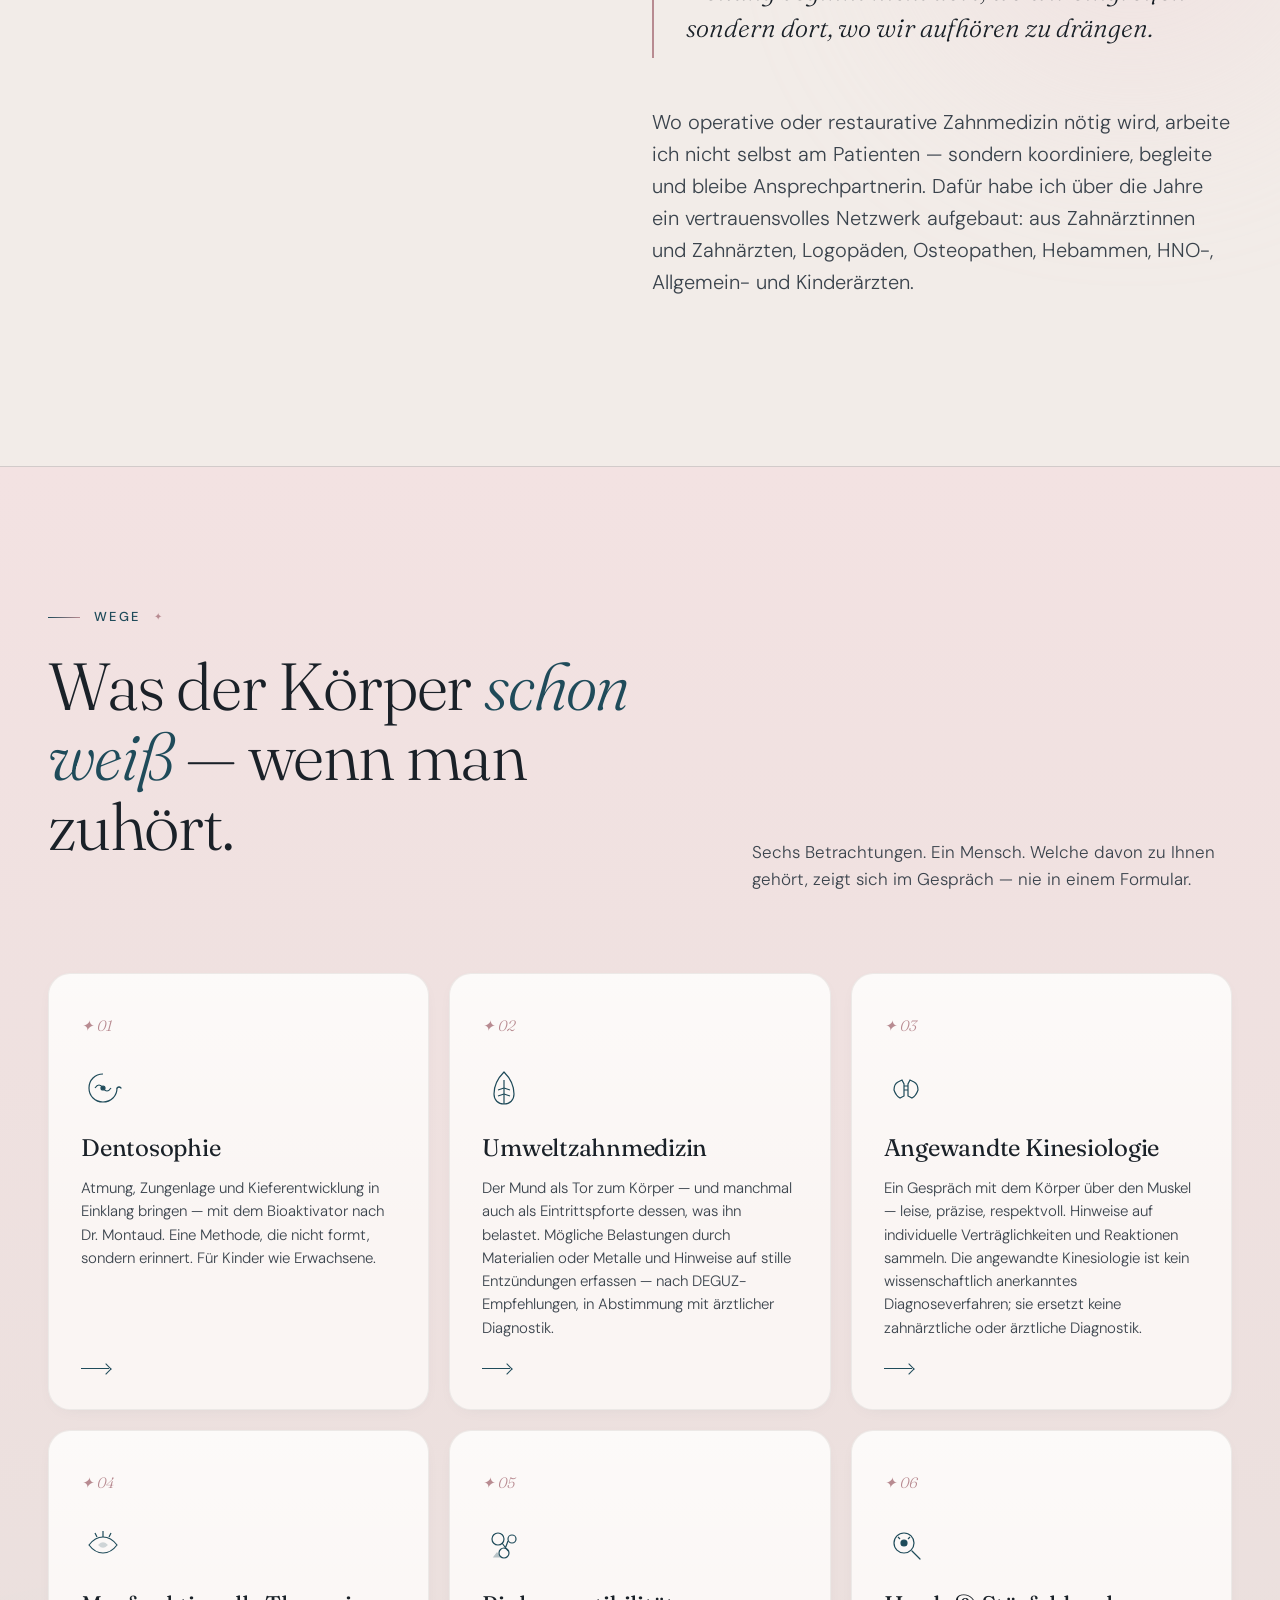
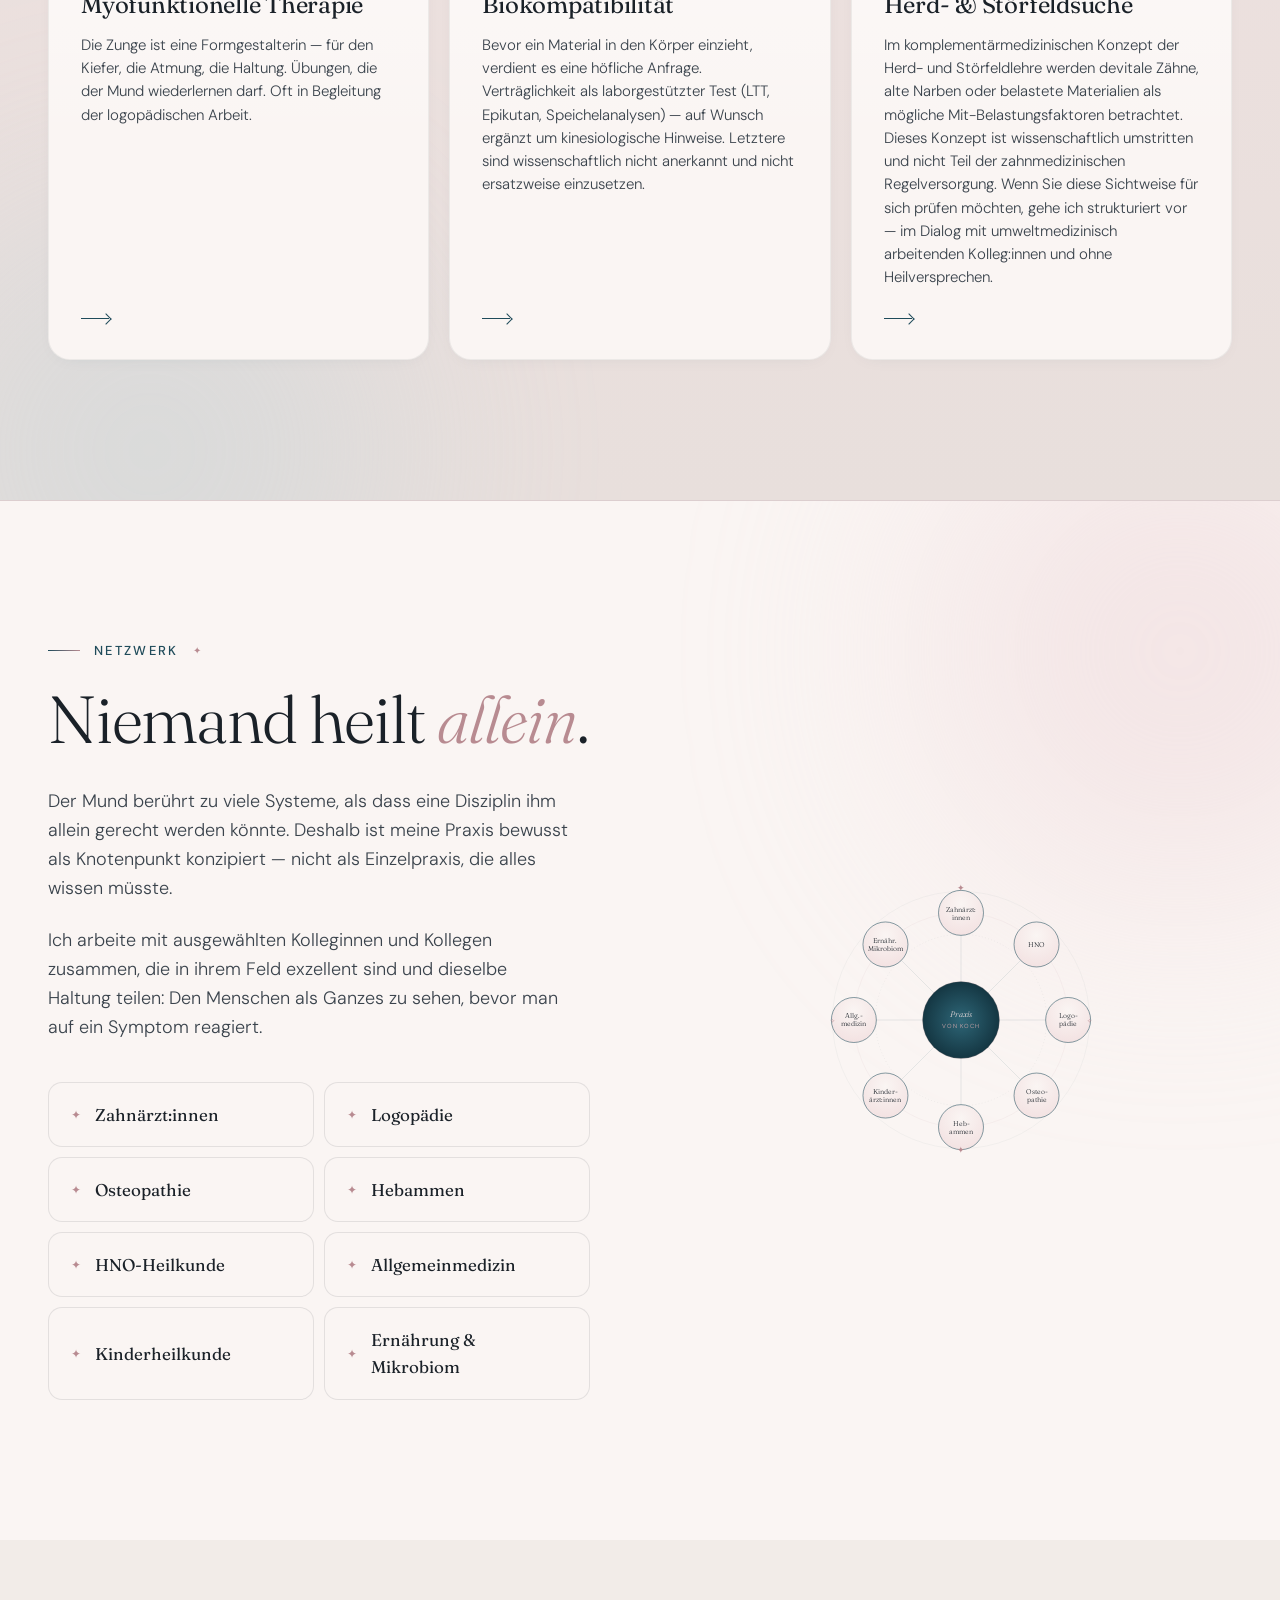
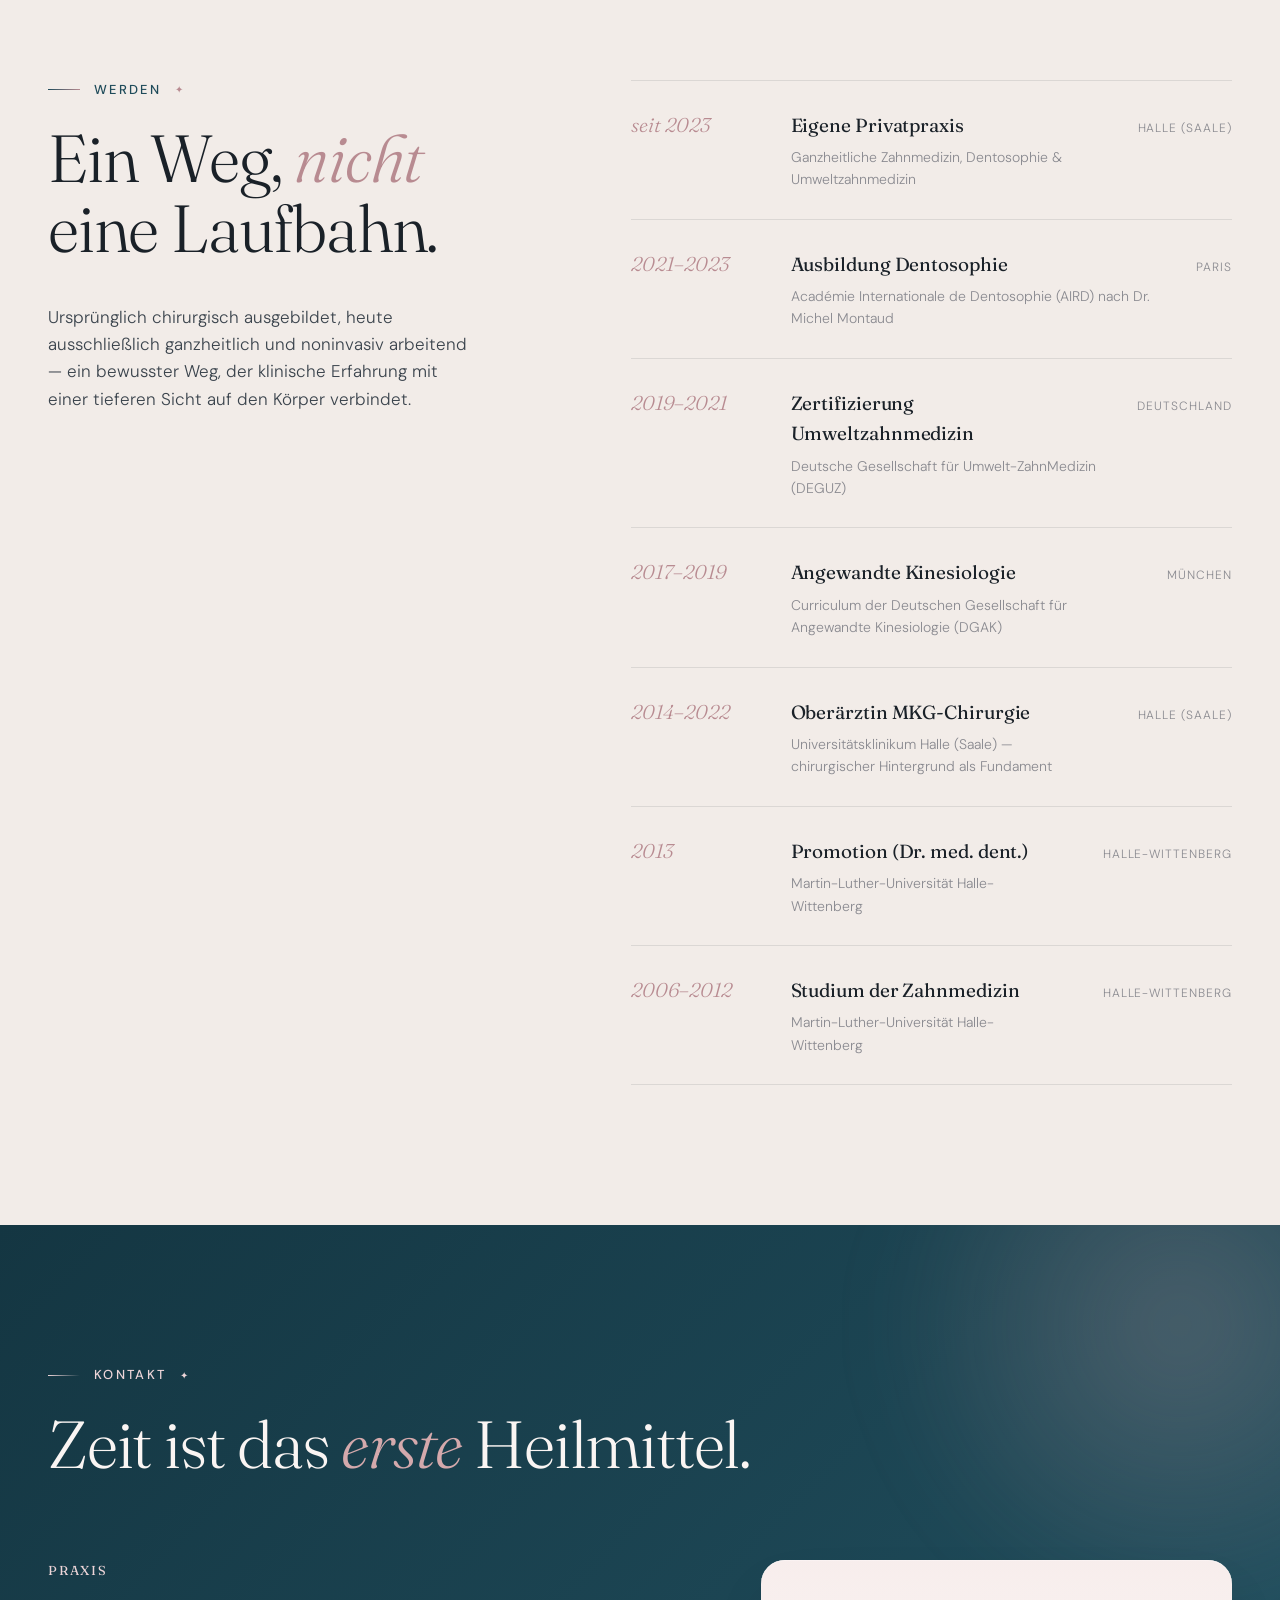
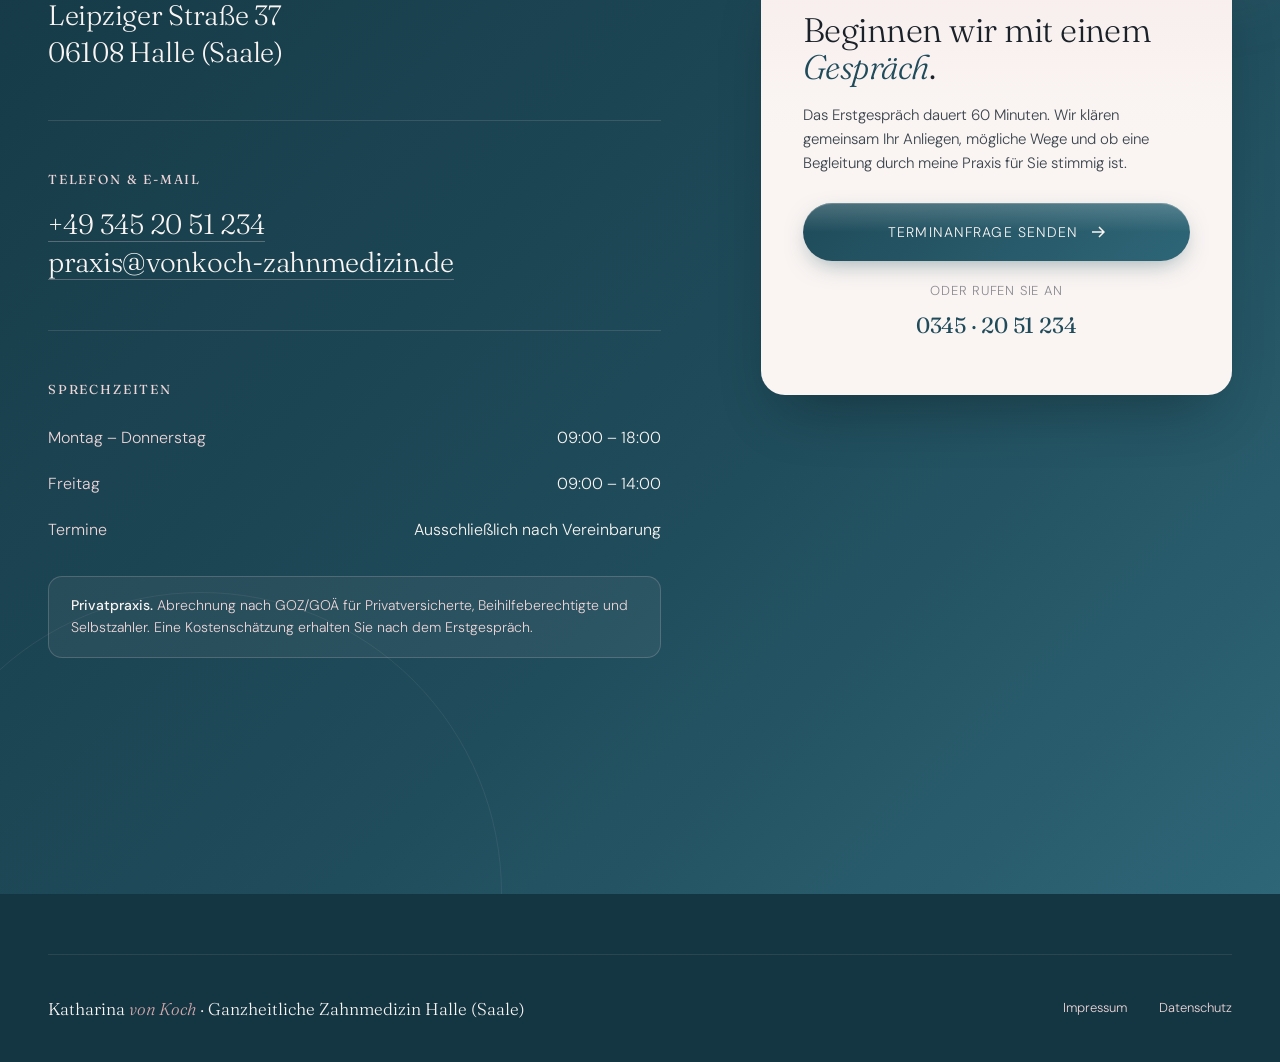
==== commit a6fc65dc: "Leistungstexte und Hero HWG-konform formulieren - Hero: Formulierung "ohne Bohrer und ohne Skalpell"" ====
--- a/index.html
+++ b/index.html
@@ -895,7 +895,7 @@
       <span class="rose-underline">vergessen</span> haben.
     </h1>
     <p class="hero-sub">
-      Eine Praxis für Dentosophie, Umweltzahnmedizin und angewandte Kinesiologie in Halle an der Saale. Ich arbeite bewusst ohne Bohrer und ohne Skalpell — und im Vertrauen darauf, dass der Körper mehr Antworten kennt, als die Zahnmedizin gewohnt ist zu fragen.
+      Eine Praxis für Dentosophie, Umweltzahnmedizin und angewandte Kinesiologie in Halle an der Saale. In meiner Sprechstunde wird nicht gebohrt und nicht operiert. Wo restaurative oder chirurgische Schritte nötig sind, koordiniere ich die Behandlung mit ausgewählten Kolleg:innen — und bleibe für Sie Ansprechpartnerin.
     </p>
     <div class="hero-actions">
       <a href="#kontakt" class="btn-primary">
@@ -1010,7 +1010,7 @@
         <path d="M22 22 L 16 24 M 22 28 L 16 30 M 22 22 L 28 24 M 22 28 L 28 30"/>
       </svg>
       <h3>Umweltzahnmedizin</h3>
-      <p>Der Mund als Tor zum Körper — und manchmal auch als Eintrittspforte dessen, was ihn belastet. Materialien, Metalle, stille Entzündungen sichtbar machen. Nach DEGUZ-Leitlinien.</p>
+      <p>Der Mund als Tor zum Körper — und manchmal auch als Eintrittspforte dessen, was ihn belastet. Mögliche Belastungen durch Materialien oder Metalle und Hinweise auf stille Entzündungen erfassen — nach DEGUZ-Empfehlungen, in Abstimmung mit ärztlicher Diagnostik.</p>
       <div class="service-arrow"></div>
     </div>
 
@@ -1022,7 +1022,7 @@
         <path d="M20 20 L 24 20 M 20 24 L 24 24"/>
       </svg>
       <h3>Angewandte Kinesiologie</h3>
-      <p>Ein Gespräch mit dem Körper über den Muskel — leise, präzise, respektvoll. Verträglichkeiten prüfen, Störfelder erahnen, Priorität spüren. Keine Diagnose, sondern Hinweis.</p>
+      <p>Ein Gespräch mit dem Körper über den Muskel — leise, präzise, respektvoll. Hinweise auf individuelle Verträglichkeiten und Reaktionen sammeln. Die angewandte Kinesiologie ist kein wissenschaftlich anerkanntes Diagnoseverfahren; sie ersetzt keine zahnärztliche oder ärztliche Diagnostik.</p>
       <div class="service-arrow"></div>
     </div>
 
@@ -1048,7 +1048,7 @@
         <path d="M12 34 L 18 34 L 15 30 Z" fill="currentColor" opacity="0.3"/>
       </svg>
       <h3>Biokompatibilität</h3>
-      <p>Bevor ein Material in den Körper einzieht, verdient es eine höfliche Anfrage. Verträglichkeitstestung — kinesiologisch und laborgestützt — für Ihre weiterbehandelnde Praxis.</p>
+      <p>Bevor ein Material in den Körper einzieht, verdient es eine höfliche Anfrage. Verträglichkeit als laborgestützter Test (LTT, Epikutan, Speichelanalysen) — auf Wunsch ergänzt um kinesiologische Hinweise. Letztere sind wissenschaftlich nicht anerkannt und nicht ersatzweise einzusetzen.</p>
       <div class="service-arrow"></div>
     </div>
 
@@ -1061,7 +1061,7 @@
         <path d="M14 14 L 16 16 M 26 14 L 24 16"/>
       </svg>
       <h3>Herd- &amp; Störfeldsuche</h3>
-      <p>Manche Beschwerden klingen leise und kommen von weit her. Strukturierte Suche nach dentalen Stör­feldern — von devitalen Zähnen bis zu alten Narben. Immer im Dialog mit umweltmedizinisch arbeitenden Kolleg:innen.</p>
+      <p>Im komplementärmedizinischen Konzept der Herd- und Störfeldlehre werden devitale Zähne, alte Narben oder belastete Materialien als mögliche Mit-Belastungsfaktoren betrachtet. Dieses Konzept ist wissenschaftlich umstritten und nicht Teil der zahnmedizinischen Regelversorgung. Wenn Sie diese Sichtweise für sich prüfen möchten, gehe ich strukturiert vor — im Dialog mit umweltmedizinisch arbeitenden Kolleg:innen und ohne Heilversprechen.</p>
       <div class="service-arrow"></div>
     </div>
   </div>
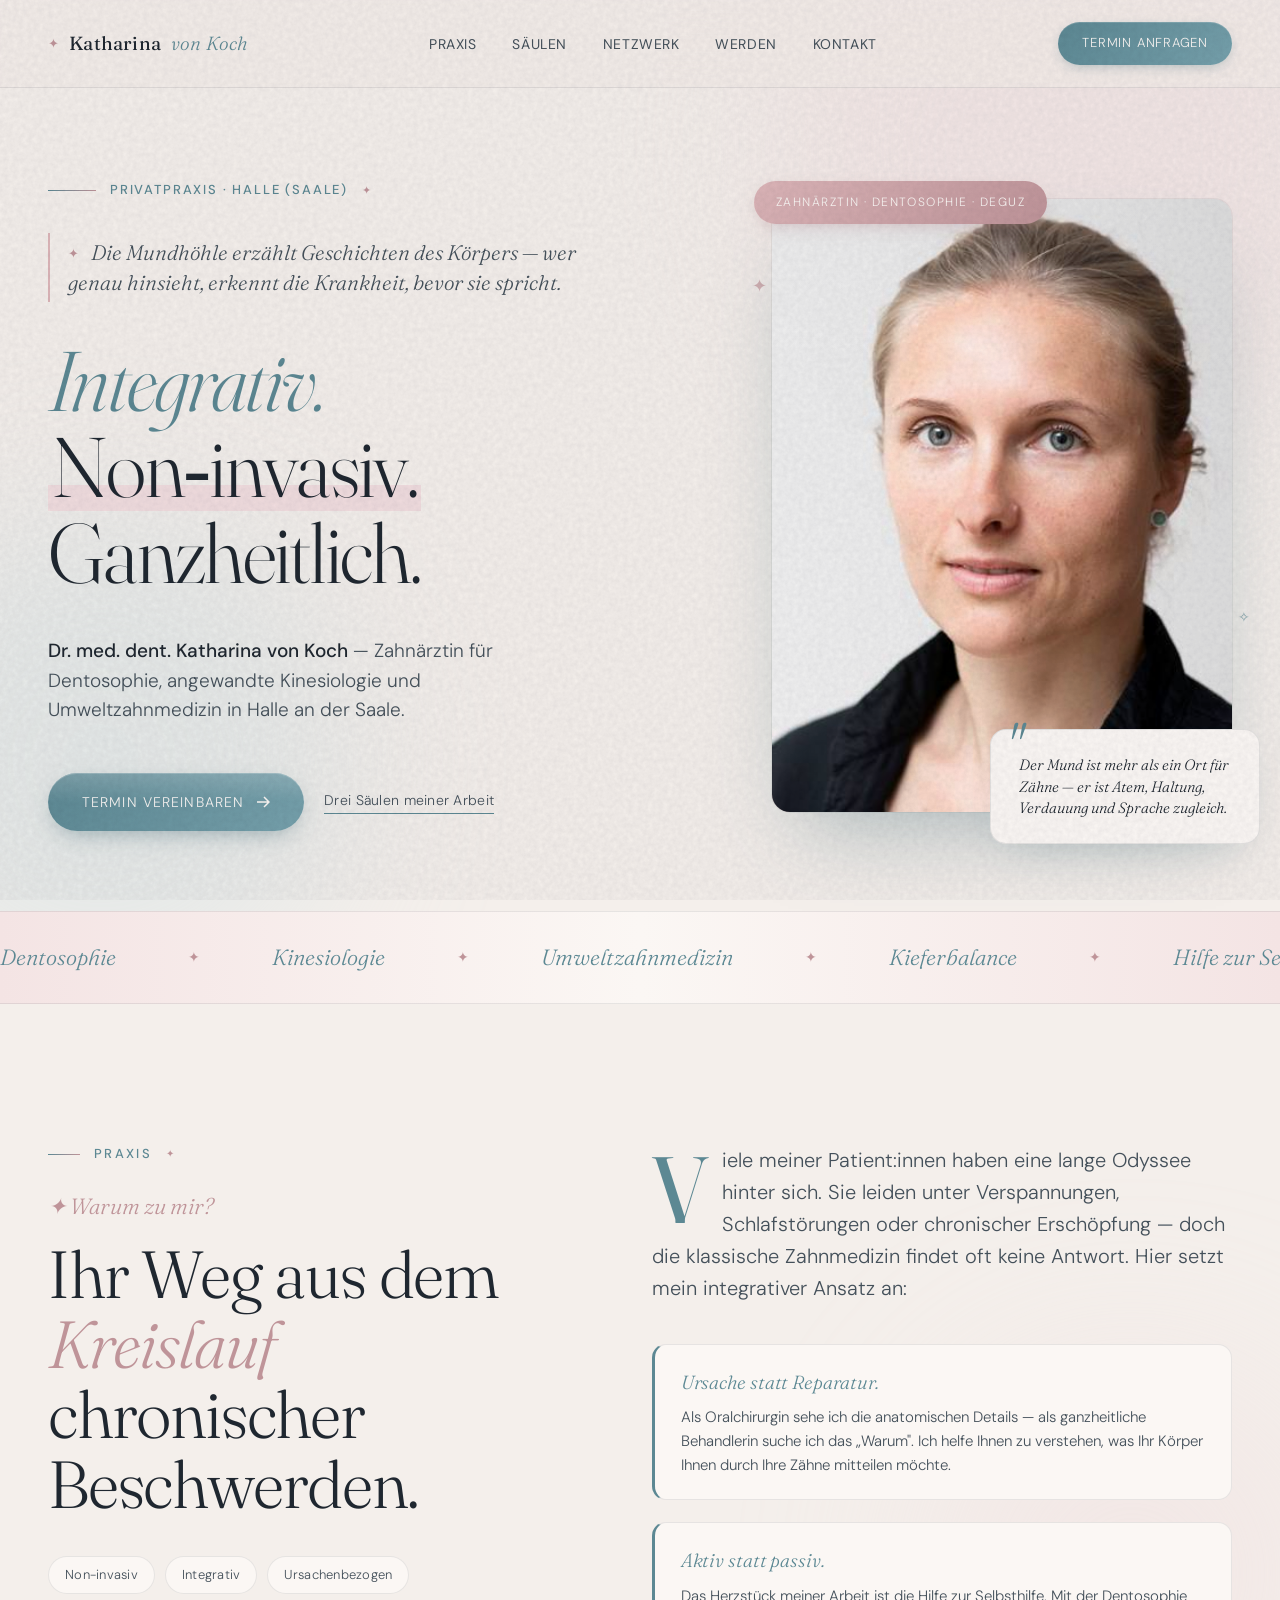
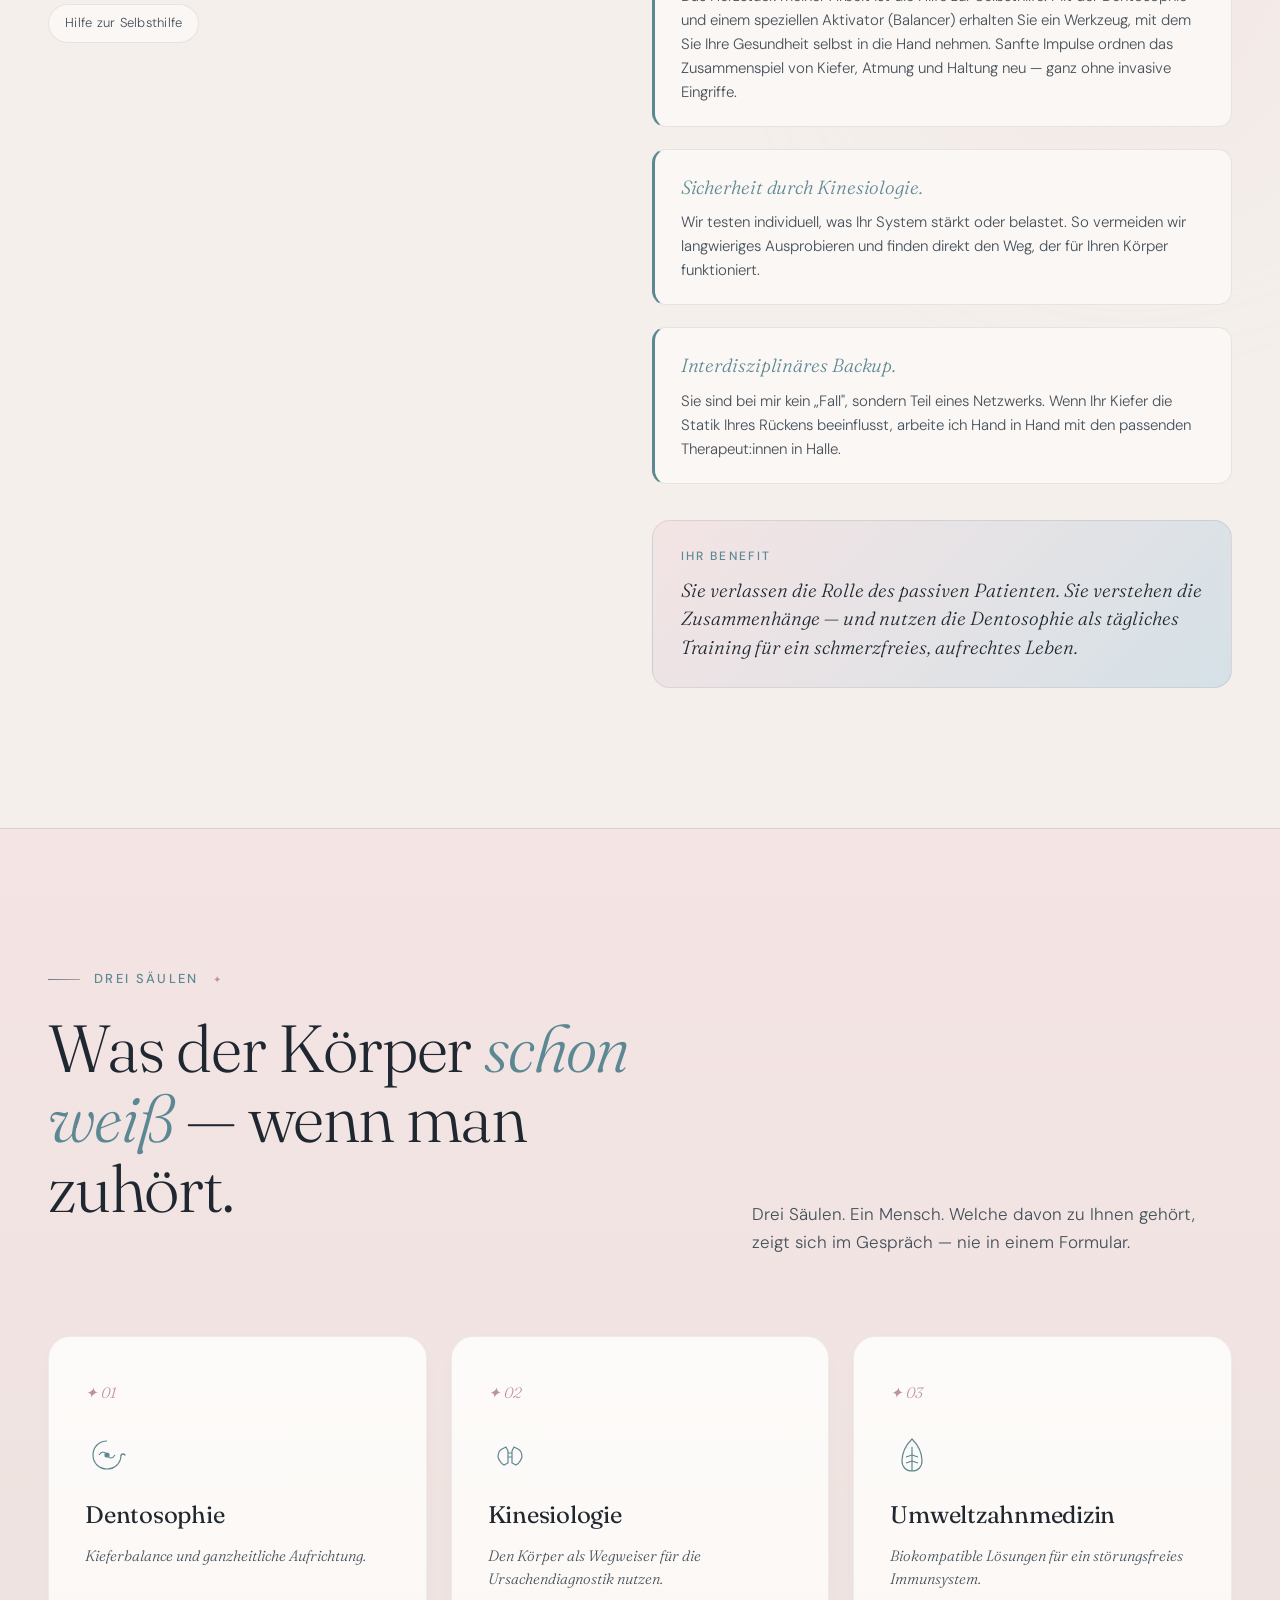
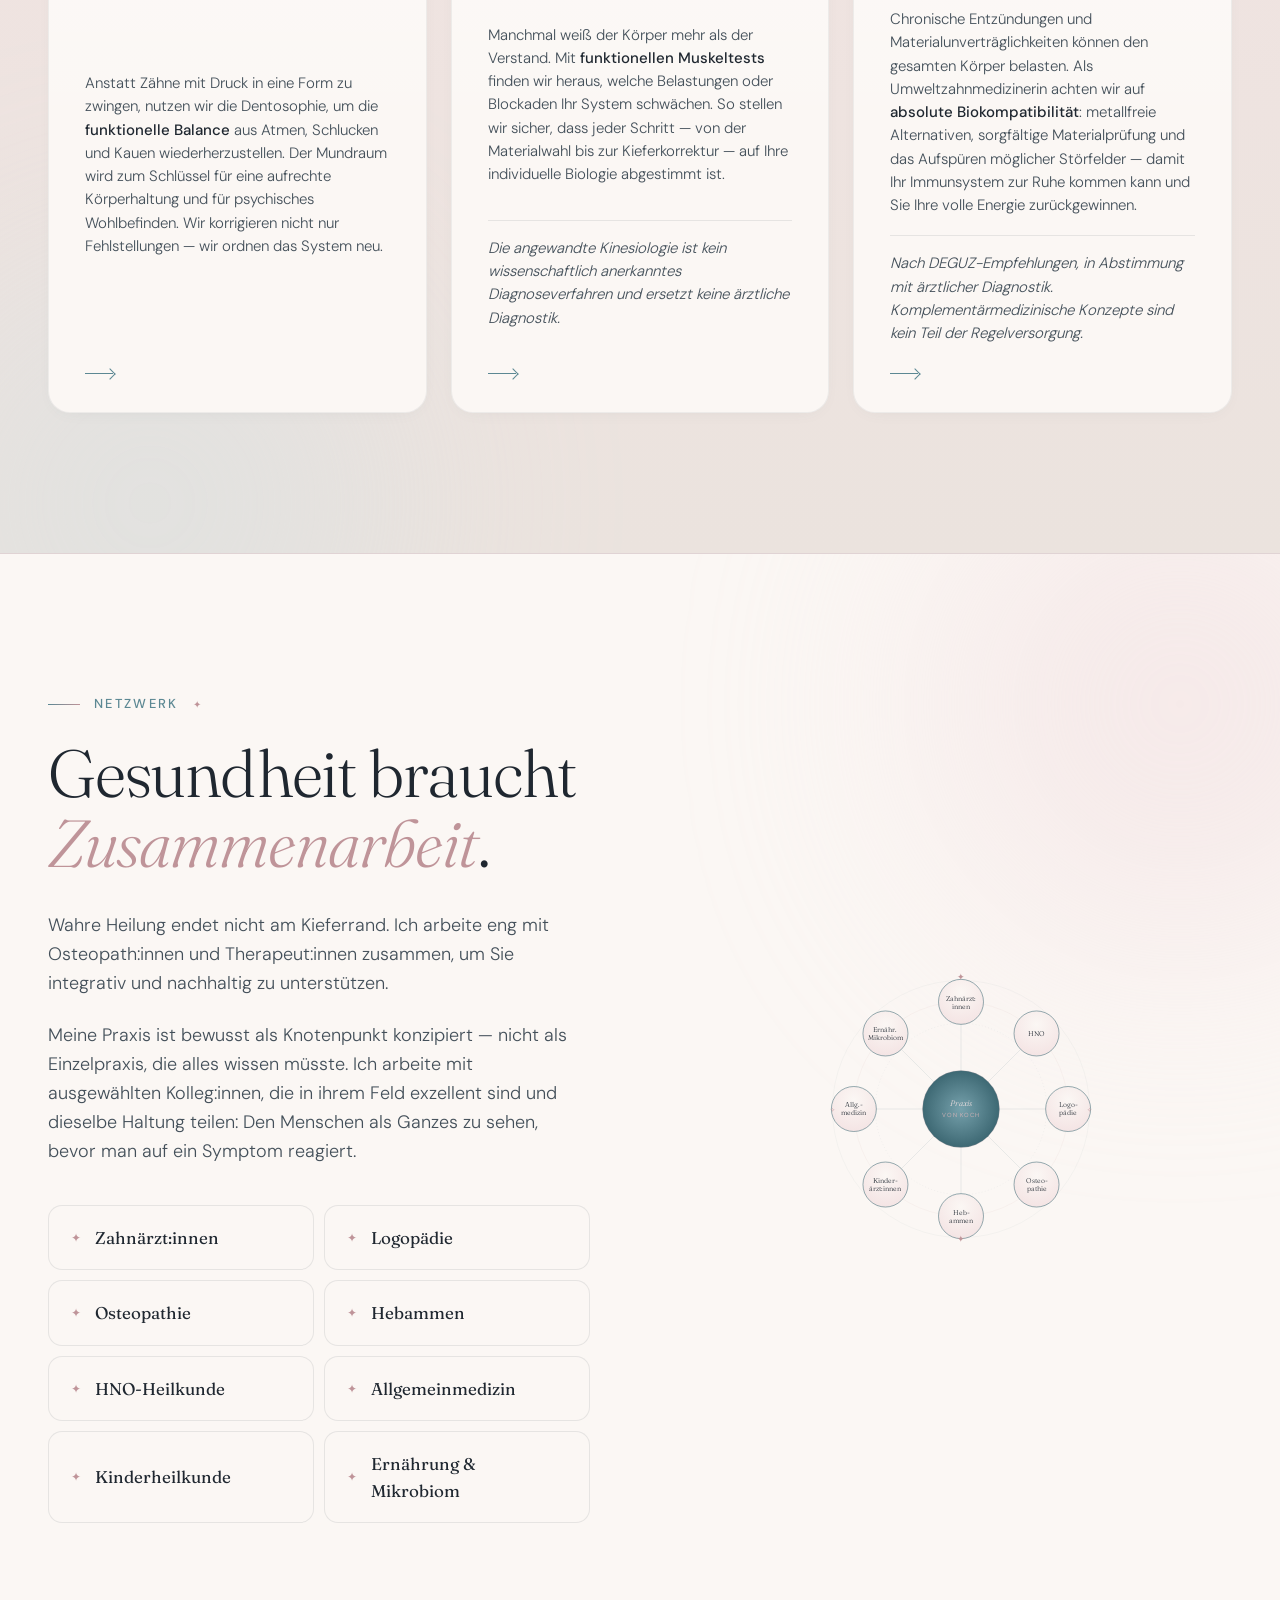
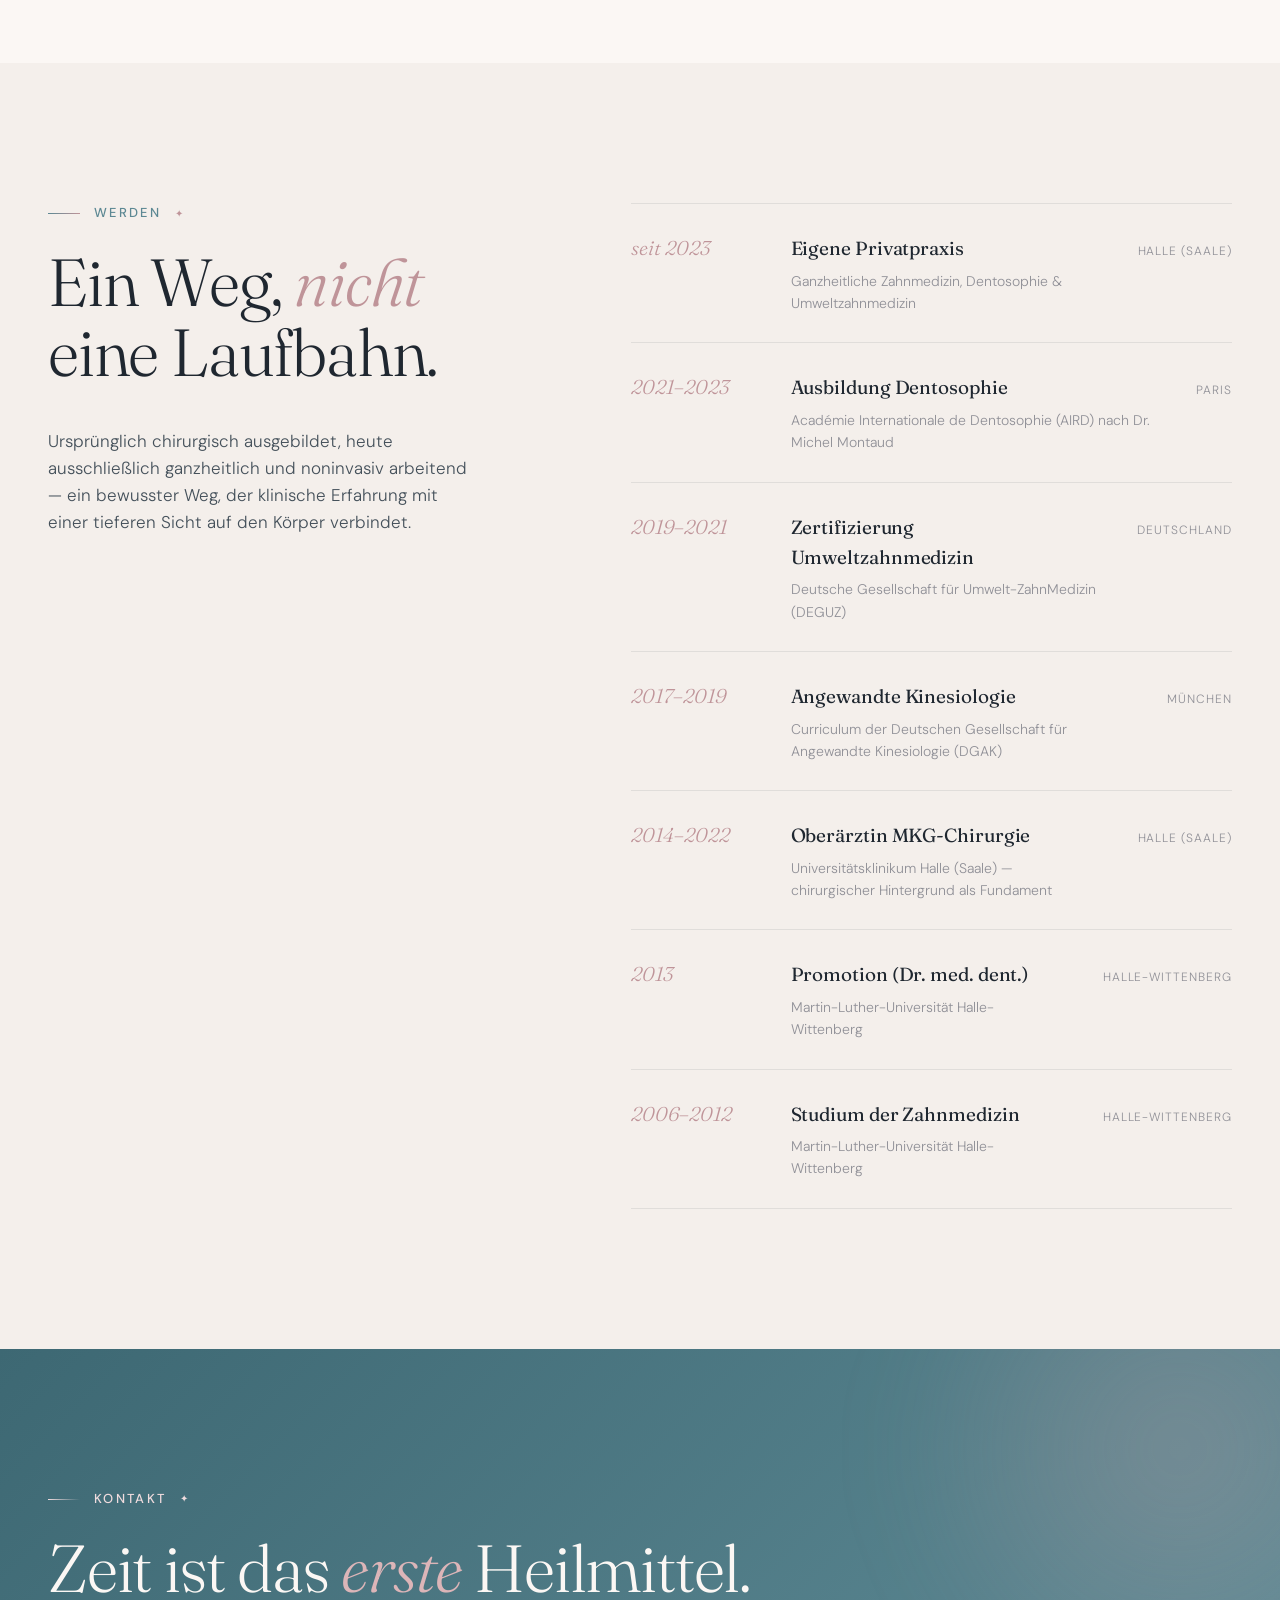
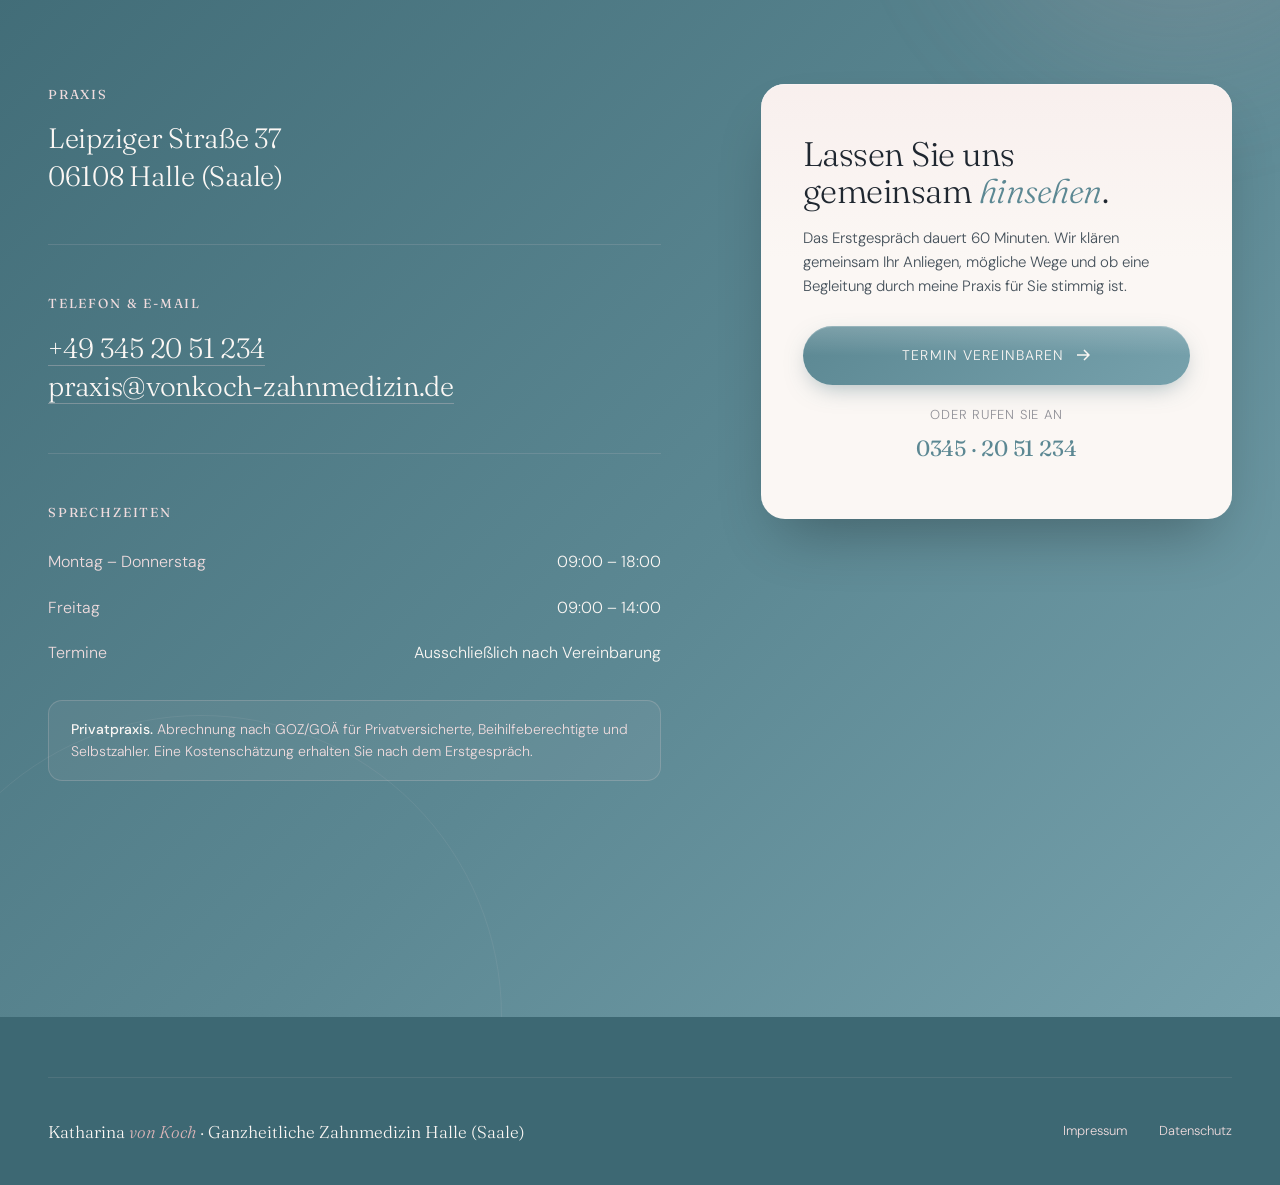
==== commit 4819cf63: "Konzept umsetzen: drei Säulen, neues Hero, weichere Farben - Hero: Zitat „Die Mundhöhle erzählt Gesc" ====
--- a/index.html
+++ b/index.html
@@ -7,22 +7,24 @@
 <link rel="stylesheet" href="fonts.css">
 <style>
   :root {
-    --cream: #F2ECE8;
-    --cream-deep: #E8DFDC;
-    --paper: #FAF5F3;
-    --blush: #F3E2E2;
-    --ink: #1A2128;
-    --ink-soft: #3A434C;
-    --muted: #8A8A90;
-    --petrol: #1F4B5A;
-    --petrol-deep: #143642;
-    --petrol-mid: #2E6677;
-    --petrol-light: #B8D0D6;
-    --rose: #D4A9AC;
-    --rose-deep: #B88B91;
-    --rose-light: #EDD5D8;
+    --cream: #F4EFEB;
+    --cream-deep: #EBE3DE;
+    --paper: #FBF7F4;
+    --blush: #F4E4E4;
+    --ink: #1F2730;
+    --ink-soft: #44505A;
+    --muted: #909097;
+    --petrol: #5C8893;
+    --petrol-deep: #3D6873;
+    --petrol-mid: #76A1AC;
+    --petrol-light: #CCDFE3;
+    --blue-soft: #A6BFC9;
+    --blue-mist: #D5E1E7;
+    --rose: #DCB5B8;
+    --rose-deep: #BF9499;
+    --rose-light: #F0DCDE;
     --gold: #C89B7B;
-    --line: rgba(26, 33, 40, 0.1);
+    --line: rgba(31, 39, 48, 0.09);
   }
 
   * { margin: 0; padding: 0; box-sizing: border-box; }
@@ -126,12 +128,12 @@
     letter-spacing: 0.06em;
     text-transform: uppercase;
     border-radius: 100px;
-    box-shadow: 0 4px 14px -4px rgba(31, 75, 90, 0.4), inset 0 1px 0 rgba(255, 255, 255, 0.15);
+    box-shadow: 0 4px 14px -4px rgba(61, 104, 115, 0.4), inset 0 1px 0 rgba(255, 255, 255, 0.15);
     transition: transform 0.3s ease, box-shadow 0.3s ease;
   }
   .nav-cta:hover {
     transform: translateY(-1px);
-    box-shadow: 0 8px 20px -4px rgba(31, 75, 90, 0.5), inset 0 1px 0 rgba(255, 255, 255, 0.2);
+    box-shadow: 0 8px 20px -4px rgba(61, 104, 115, 0.5), inset 0 1px 0 rgba(255, 255, 255, 0.2);
   }
 
   /* Hero */
@@ -200,12 +202,37 @@
     padding: 0 4px;
   }
 
+  .hero-quote {
+    font-family: 'Fraunces', serif;
+    font-style: italic;
+    font-weight: 300;
+    font-size: 21px;
+    line-height: 1.45;
+    color: var(--ink-soft);
+    max-width: 560px;
+    margin-bottom: 36px;
+    padding: 4px 0 4px 18px;
+    border-left: 2px solid var(--rose);
+  }
+  .hero-quote::before {
+    content: '✦';
+    font-style: normal;
+    color: var(--rose-deep);
+    font-size: 13px;
+    margin-right: 8px;
+    vertical-align: 2px;
+  }
+
   .hero-sub {
     font-size: 19px;
     max-width: 540px;
     color: var(--ink-soft);
     margin-bottom: 48px;
     line-height: 1.55;
+  }
+  .hero-sub strong {
+    font-weight: 500;
+    color: var(--ink);
   }
 
   .hero-actions { display: flex; gap: 20px; align-items: center; flex-wrap: wrap; }
@@ -221,7 +248,7 @@
     display: inline-flex;
     align-items: center;
     gap: 12px;
-    box-shadow: 0 8px 24px -8px rgba(31, 75, 90, 0.5), inset 0 1px 0 rgba(255, 255, 255, 0.2);
+    box-shadow: 0 8px 24px -8px rgba(61, 104, 115, 0.5), inset 0 1px 0 rgba(255, 255, 255, 0.2);
     transition: transform 0.3s ease, box-shadow 0.3s ease;
     position: relative;
     overflow: hidden;
@@ -235,7 +262,7 @@
   }
   .btn-primary:hover {
     transform: translateY(-2px);
-    box-shadow: 0 14px 32px -8px rgba(31, 75, 90, 0.55), inset 0 1px 0 rgba(255, 255, 255, 0.25);
+    box-shadow: 0 14px 32px -8px rgba(61, 104, 115, 0.55), inset 0 1px 0 rgba(255, 255, 255, 0.25);
   }
   .btn-primary svg { width: 14px; height: 14px; transition: transform 0.3s ease; position: relative; z-index: 1; }
   .btn-primary:hover svg { transform: translateX(4px); }
@@ -260,7 +287,7 @@
     border-radius: 18px;
     overflow: hidden;
     box-shadow:
-      0 40px 80px -30px rgba(31, 75, 90, 0.4),
+      0 40px 80px -30px rgba(61, 104, 115, 0.4),
       0 0 0 1px rgba(26, 33, 40, 0.06),
       inset 0 1px 0 rgba(255, 255, 255, 0.3);
   }
@@ -296,7 +323,7 @@
     color: var(--ink);
     max-width: 270px;
     line-height: 1.45;
-    box-shadow: 0 20px 40px -20px rgba(31, 75, 90, 0.25);
+    box-shadow: 0 20px 40px -20px rgba(61, 104, 115, 0.25);
     z-index: 3;
   }
   .portrait-label::before {
@@ -473,6 +500,70 @@
   }
   .badge:hover { border-color: var(--rose-deep); color: var(--rose-deep); }
 
+  /* Vier-Bausteine-Liste in Praxis-Sektion */
+  .pillar-list {
+    display: grid;
+    gap: 22px;
+    margin: 40px 0 36px;
+    max-width: 620px;
+  }
+  .pillar-item {
+    padding: 22px 24px 22px 26px;
+    background: var(--paper);
+    border: 1px solid var(--line);
+    border-left: 3px solid var(--petrol);
+    border-radius: 14px;
+    transition: transform 0.3s ease, border-color 0.3s ease;
+  }
+  .pillar-item:hover {
+    transform: translateX(2px);
+    border-left-color: var(--rose-deep);
+  }
+  .pillar-item h4 {
+    font-family: 'Fraunces', serif;
+    font-weight: 400;
+    font-size: 19px;
+    margin-bottom: 8px;
+    color: var(--ink);
+    letter-spacing: -0.005em;
+  }
+  .pillar-item h4 .label {
+    color: var(--petrol);
+    font-style: italic;
+    font-weight: 300;
+  }
+  .pillar-item p {
+    font-size: 15px;
+    line-height: 1.6;
+    color: var(--ink-soft);
+    margin: 0;
+  }
+  .benefit-card {
+    margin-top: 28px;
+    padding: 26px 28px;
+    background: linear-gradient(135deg, var(--blush) 0%, var(--blue-mist) 100%);
+    border-radius: 18px;
+    border: 1px solid var(--line);
+  }
+  .benefit-card .benefit-label {
+    font-size: 12px;
+    letter-spacing: 0.18em;
+    text-transform: uppercase;
+    color: var(--petrol);
+    font-weight: 500;
+    margin-bottom: 10px;
+    display: block;
+  }
+  .benefit-card p {
+    font-family: 'Fraunces', serif;
+    font-style: italic;
+    font-weight: 300;
+    font-size: 19px;
+    line-height: 1.5;
+    color: var(--ink);
+    margin: 0;
+  }
+
   /* Leistungen */
   .services {
     background: linear-gradient(180deg, var(--blush) 0%, var(--cream-deep) 100%);
@@ -504,22 +595,56 @@
   .services-grid {
     display: grid;
     grid-template-columns: repeat(3, 1fr);
-    gap: 20px;
+    gap: 24px;
     position: relative;
     z-index: 1;
   }
   .service {
     background: var(--paper);
-    padding: 40px 32px;
+    padding: 44px 36px 38px;
     position: relative;
     transition: transform 0.4s ease, box-shadow 0.4s ease;
-    min-height: 340px;
+    min-height: 460px;
     display: flex;
     flex-direction: column;
     border-radius: 22px;
-    border: 1px solid rgba(26, 33, 40, 0.06);
-    box-shadow: 0 4px 20px -12px rgba(31, 75, 90, 0.15);
+    border: 1px solid rgba(31, 39, 48, 0.06);
+    box-shadow: 0 4px 20px -12px rgba(61, 104, 115, 0.15);
     overflow: hidden;
+  }
+  .service-tagline {
+    font-family: 'Fraunces', serif;
+    font-style: italic;
+    font-weight: 300;
+    font-size: 17px;
+    line-height: 1.45;
+    color: var(--petrol);
+    margin-bottom: 18px;
+    position: relative;
+    z-index: 1;
+  }
+  .service-detail {
+    font-size: 15px;
+    color: var(--ink-soft);
+    line-height: 1.6;
+    flex-grow: 1;
+    position: relative;
+    z-index: 1;
+  }
+  .service-detail strong {
+    font-weight: 500;
+    color: var(--ink);
+  }
+  .service-disclaimer {
+    margin-top: 18px;
+    padding-top: 16px;
+    border-top: 1px solid var(--line);
+    font-size: 12px;
+    line-height: 1.5;
+    color: var(--muted);
+    font-style: italic;
+    position: relative;
+    z-index: 1;
   }
   .service::before {
     content: '';
@@ -532,7 +657,7 @@
   }
   .service:hover {
     transform: translateY(-4px);
-    box-shadow: 0 24px 48px -20px rgba(31, 75, 90, 0.25);
+    box-shadow: 0 24px 48px -20px rgba(61, 104, 115, 0.25);
   }
   .service-num {
     font-family: 'Fraunces', serif;
@@ -874,7 +999,7 @@
   <div class="logo">Katharina <span>von Koch</span></div>
   <ul class="nav-links">
     <li><a href="#praxis">Praxis</a></li>
-    <li><a href="#leistungen">Wege</a></li>
+    <li><a href="#leistungen">Säulen</a></li>
     <li><a href="#netzwerk">Netzwerk</a></li>
     <li><a href="#vita">Werden</a></li>
     <li><a href="#kontakt">Kontakt</a></li>
@@ -888,23 +1013,26 @@
   <div class="blob blob-2"></div>
 
   <div class="hero-content reveal">
-    <div class="hero-eyebrow">Privatpraxis · Ganzheitliche Zahnmedizin</div>
+    <div class="hero-eyebrow">Privatpraxis · Halle (Saale)</div>
+    <p class="hero-quote">
+      Die Mundhöhle erzählt Geschichten des Körpers — wer genau hinsieht, erkennt die Krankheit, bevor sie spricht.
+    </p>
     <h1>
-      Der Mund<br>
-      <span class="italic">weiß</span>, was wir<br>
-      <span class="rose-underline">vergessen</span> haben.
+      <span class="italic">Integrativ.</span><br>
+      <span class="rose-underline">Non&#8209;invasiv.</span><br>
+      Ganzheitlich.
     </h1>
     <p class="hero-sub">
-      Eine Praxis für Dentosophie, Umweltzahnmedizin und angewandte Kinesiologie in Halle an der Saale. In meiner Sprechstunde wird nicht gebohrt und nicht operiert. Wo restaurative oder chirurgische Schritte nötig sind, koordiniere ich die Behandlung mit ausgewählten Kolleg:innen — und bleibe für Sie Ansprechpartnerin.
+      <strong>Dr. med. dent. Katharina von Koch</strong> — Zahnärztin für Dentosophie, angewandte Kinesiologie und Umweltzahnmedizin in Halle an der Saale.
     </p>
     <div class="hero-actions">
       <a href="#kontakt" class="btn-primary">
-        Sprechstunde anfragen
+        Termin vereinbaren
         <svg viewBox="0 0 14 14" fill="none" stroke="currentColor" stroke-width="1.5">
           <path d="M1 7h12M8 2l5 5-5 5"/>
         </svg>
       </a>
-      <a href="#leistungen" class="btn-text">Was ich anbiete</a>
+      <a href="#leistungen" class="btn-text">Drei Säulen meiner Arbeit</a>
     </div>
   </div>
 
@@ -927,64 +1055,79 @@
 <div class="marquee">
   <div class="marquee-track">
     <div class="marquee-item">Dentosophie</div>
+    <div class="marquee-item">Kinesiologie</div>
     <div class="marquee-item">Umweltzahnmedizin</div>
-    <div class="marquee-item">Angewandte Kinesiologie</div>
-    <div class="marquee-item">Myofunktionelle Therapie</div>
-    <div class="marquee-item">Bioaktivator</div>
-    <div class="marquee-item">Materialverträglichkeit</div>
-    <div class="marquee-item">Herddiagnostik</div>
+    <div class="marquee-item">Kieferbalance</div>
+    <div class="marquee-item">Hilfe zur Selbsthilfe</div>
+    <div class="marquee-item">Biokompatibilität</div>
     <div class="marquee-item">Atemregulation</div>
+    <div class="marquee-item">Aufrichtung</div>
     <div class="marquee-item">Dentosophie</div>
+    <div class="marquee-item">Kinesiologie</div>
     <div class="marquee-item">Umweltzahnmedizin</div>
-    <div class="marquee-item">Angewandte Kinesiologie</div>
-    <div class="marquee-item">Myofunktionelle Therapie</div>
-    <div class="marquee-item">Bioaktivator</div>
-    <div class="marquee-item">Materialverträglichkeit</div>
-    <div class="marquee-item">Herddiagnostik</div>
+    <div class="marquee-item">Kieferbalance</div>
+    <div class="marquee-item">Hilfe zur Selbsthilfe</div>
+    <div class="marquee-item">Biokompatibilität</div>
     <div class="marquee-item">Atemregulation</div>
+    <div class="marquee-item">Aufrichtung</div>
   </div>
 </div>
 
-<!-- Philosophie -->
+<!-- Praxis / Über mich -->
 <section id="praxis">
   <div class="philosophy">
     <div class="philosophy-left reveal">
-      <div class="section-eyebrow">Haltung</div>
-      <div class="philosophy-number">✦ Grundgedanke</div>
-      <h2 class="section-title">Ein Zahn erzählt <span class="rose">selten</span> nur von sich.</h2>
+      <div class="section-eyebrow">Praxis</div>
+      <div class="philosophy-number">✦ Warum zu mir?</div>
+      <h2 class="section-title">Ihr Weg aus dem <span class="rose">Kreislauf</span> chronischer Beschwerden.</h2>
       <div class="badges">
-        <span class="badge">Noninvasiv</span>
-        <span class="badge">Privatpraxis</span>
-        <span class="badge">Interdisziplinär</span>
-        <span class="badge">Prävention</span>
+        <span class="badge">Non-invasiv</span>
+        <span class="badge">Integrativ</span>
+        <span class="badge">Ursachenbezogen</span>
+        <span class="badge">Hilfe zur Selbsthilfe</span>
       </div>
     </div>
     <div class="philosophy-right reveal">
       <p>
-        Ganzheitliche Zahnmedizin beginnt mit einer einfachen Überzeugung: Der Mund ist kein isoliertes Arbeitsfeld. Wie wir atmen, wie die Zunge liegt, welche Materialien wir tragen, wie der Kiefer sich entwickelt hat — all das steht in Verbindung mit Haltung, Schlaf, Verdauung und dem Nervensystem.
+        Viele meiner Patient:innen haben eine lange Odyssee hinter sich. Sie leiden unter Verspannungen, Schlafstörungen oder chronischer Erschöpfung — doch die klassische Zahnmedizin findet oft keine Antwort. Hier setzt mein integrativer Ansatz an:
       </p>
-      <p>
-        Meine Arbeit ist bewusst <strong>noninvasiv</strong>. Ich bohre nicht, extrahiere nicht, operiere nicht. Stattdessen arbeite ich mit der <strong>Dentosophie</strong> nach Dr. Michel Montaud, mit Prinzipien der <strong>Umweltzahnmedizin</strong> und mit <strong>angewandter Kinesiologie</strong> — immer dort ansetzend, wo der Körper selbst regulieren kann.
-      </p>
-      <div class="pull-quote">
-        Heilung beginnt nicht dort, wo wir eingreifen — sondern dort, wo wir aufhören zu drängen.
+
+      <div class="pillar-list">
+        <div class="pillar-item">
+          <h4><span class="label">Ursache statt Reparatur.</span></h4>
+          <p>Als Oralchirurgin sehe ich die anatomischen Details — als ganzheitliche Behandlerin suche ich das „Warum". Ich helfe Ihnen zu verstehen, was Ihr Körper Ihnen durch Ihre Zähne mitteilen möchte.</p>
+        </div>
+        <div class="pillar-item">
+          <h4><span class="label">Aktiv statt passiv.</span></h4>
+          <p>Das Herzstück meiner Arbeit ist die Hilfe zur Selbsthilfe. Mit der Dentosophie und einem speziellen Aktivator (Balancer) erhalten Sie ein Werkzeug, mit dem Sie Ihre Gesundheit selbst in die Hand nehmen. Sanfte Impulse ordnen das Zusammenspiel von Kiefer, Atmung und Haltung neu — ganz ohne invasive Eingriffe.</p>
+        </div>
+        <div class="pillar-item">
+          <h4><span class="label">Sicherheit durch Kinesiologie.</span></h4>
+          <p>Wir testen individuell, was Ihr System stärkt oder belastet. So vermeiden wir langwieriges Ausprobieren und finden direkt den Weg, der für Ihren Körper funktioniert.</p>
+        </div>
+        <div class="pillar-item">
+          <h4><span class="label">Interdisziplinäres Backup.</span></h4>
+          <p>Sie sind bei mir kein „Fall", sondern Teil eines Netzwerks. Wenn Ihr Kiefer die Statik Ihres Rückens beeinflusst, arbeite ich Hand in Hand mit den passenden Therapeut:innen in Halle.</p>
+        </div>
       </div>
-      <p>
-        Wo operative oder restaurative Zahnmedizin nötig wird, arbeite ich nicht selbst am Patienten — sondern koordiniere, begleite und bleibe Ansprechpartnerin. Dafür habe ich über die Jahre ein vertrauensvolles Netzwerk aufgebaut: aus Zahnärztinnen und Zahnärzten, Logopäden, Osteopathen, Hebammen, HNO-, Allgemein- und Kinderärzten.
-      </p>
+
+      <div class="benefit-card">
+        <span class="benefit-label">Ihr Benefit</span>
+        <p>Sie verlassen die Rolle des passiven Patienten. Sie verstehen die Zusammenhänge — und nutzen die Dentosophie als tägliches Training für ein schmerzfreies, aufrechtes Leben.</p>
+      </div>
     </div>
   </div>
 </section>
 
-<!-- Leistungen -->
+<!-- Leistungen — drei Säulen -->
 <section id="leistungen" class="services">
   <div class="services-header reveal">
     <div>
-      <div class="section-eyebrow">Wege</div>
+      <div class="section-eyebrow">Drei Säulen</div>
       <h2 class="section-title">Was der Körper <span class="italic">schon weiß</span> — wenn man zuhört.</h2>
     </div>
     <p class="services-intro">
-      Sechs Betrachtungen. Ein Mensch. Welche davon zu Ihnen gehört, zeigt sich im Gespräch — nie in einem Formular.
+      Drei Säulen. Ein Mensch. Welche davon zu Ihnen gehört, zeigt sich im Gespräch — nie in einem Formular.
     </p>
   </div>
 
@@ -998,70 +1141,46 @@
         <path d="M36 22 Q 38 20 40 22" stroke-linecap="round"/>
       </svg>
       <h3>Dentosophie</h3>
-      <p>Atmung, Zungenlage und Kieferentwicklung in Einklang bringen — mit dem Bioaktivator nach Dr. Montaud. Eine Methode, die nicht formt, sondern erinnert. Für Kinder wie Erwachsene.</p>
+      <p class="service-tagline">Kieferbalance und ganzheitliche Aufrichtung.</p>
+      <p class="service-detail">
+        Anstatt Zähne mit Druck in eine Form zu zwingen, nutzen wir die Dentosophie, um die <strong>funktionelle Balance</strong> aus Atmen, Schlucken und Kauen wiederherzustellen. Der Mundraum wird zum Schlüssel für eine aufrechte Körperhaltung und für psychisches Wohlbefinden. Wir korrigieren nicht nur Fehlstellungen — wir ordnen das System neu.
+      </p>
       <div class="service-arrow"></div>
     </div>
 
     <div class="service reveal">
       <div class="service-num">✦ 02</div>
+      <svg class="service-icon" viewBox="0 0 44 44" fill="none" stroke="currentColor" stroke-width="1.2">
+        <path d="M10 24 Q 10 18 14 16 L 18 14 L 20 18 L 20 30 L 16 32 Q 12 30 10 24 Z"/>
+        <path d="M34 24 Q 34 18 30 16 L 26 14 L 24 18 L 24 30 L 28 32 Q 32 30 34 24 Z"/>
+        <path d="M20 20 L 24 20 M 20 24 L 24 24"/>
+      </svg>
+      <h3>Kinesiologie</h3>
+      <p class="service-tagline">Den Körper als Wegweiser für die Ursachendiagnostik nutzen.</p>
+      <p class="service-detail">
+        Manchmal weiß der Körper mehr als der Verstand. Mit <strong>funktionellen Muskeltests</strong> finden wir heraus, welche Belastungen oder Blockaden Ihr System schwächen. So stellen wir sicher, dass jeder Schritt — von der Materialwahl bis zur Kieferkorrektur — auf Ihre individuelle Biologie abgestimmt ist.
+      </p>
+      <p class="service-disclaimer">
+        Die angewandte Kinesiologie ist kein wissenschaftlich anerkanntes Diagnoseverfahren und ersetzt keine ärztliche Diagnostik.
+      </p>
+      <div class="service-arrow"></div>
+    </div>
+
+    <div class="service reveal">
+      <div class="service-num">✦ 03</div>
       <svg class="service-icon" viewBox="0 0 44 44" fill="none" stroke="currentColor" stroke-width="1.2">
         <path d="M22 6 C 14 14 12 22 12 28 C 12 34 16 38 22 38 C 28 38 32 34 32 28 C 32 22 30 14 22 6 Z"/>
         <path d="M22 14 L 22 38"/>
         <path d="M22 22 L 16 24 M 22 28 L 16 30 M 22 22 L 28 24 M 22 28 L 28 30"/>
       </svg>
       <h3>Umweltzahnmedizin</h3>
-      <p>Der Mund als Tor zum Körper — und manchmal auch als Eintrittspforte dessen, was ihn belastet. Mögliche Belastungen durch Materialien oder Metalle und Hinweise auf stille Entzündungen erfassen — nach DEGUZ-Empfehlungen, in Abstimmung mit ärztlicher Diagnostik.</p>
-      <div class="service-arrow"></div>
-    </div>
-
-    <div class="service reveal">
-      <div class="service-num">✦ 03</div>
-      <svg class="service-icon" viewBox="0 0 44 44" fill="none" stroke="currentColor" stroke-width="1.2">
-        <path d="M10 24 Q 10 18 14 16 L 18 14 L 20 18 L 20 30 L 16 32 Q 12 30 10 24 Z"/>
-        <path d="M34 24 Q 34 18 30 16 L 26 14 L 24 18 L 24 30 L 28 32 Q 32 30 34 24 Z"/>
-        <path d="M20 20 L 24 20 M 20 24 L 24 24"/>
-      </svg>
-      <h3>Angewandte Kinesiologie</h3>
-      <p>Ein Gespräch mit dem Körper über den Muskel — leise, präzise, respektvoll. Hinweise auf individuelle Verträglichkeiten und Reaktionen sammeln. Die angewandte Kinesiologie ist kein wissenschaftlich anerkanntes Diagnoseverfahren; sie ersetzt keine zahnärztliche oder ärztliche Diagnostik.</p>
-      <div class="service-arrow"></div>
-    </div>
-
-    <div class="service reveal">
-      <div class="service-num">✦ 04</div>
-      <svg class="service-icon" viewBox="0 0 44 44" fill="none" stroke="currentColor" stroke-width="1.2">
-        <path d="M8 22 Q 14 14 22 14 Q 30 14 36 22 Q 30 30 22 30 Q 14 30 8 22 Z"/>
-        <path d="M18 22 Q 22 18 26 22 Q 22 26 18 22 Z" fill="currentColor" opacity="0.2"/>
-        <path d="M22 14 L 22 8 M 16 14 L 14 10 M 28 14 L 30 10"/>
-      </svg>
-      <h3>Myofunktionelle Therapie</h3>
-      <p>Die Zunge ist eine Form­gestalterin — für den Kiefer, die Atmung, die Haltung. Übungen, die der Mund wiederlernen darf. Oft in Begleitung der logopädischen Arbeit.</p>
-      <div class="service-arrow"></div>
-    </div>
-
-    <div class="service reveal">
-      <div class="service-num">✦ 05</div>
-      <svg class="service-icon" viewBox="0 0 44 44" fill="none" stroke="currentColor" stroke-width="1.2">
-        <circle cx="16" cy="16" r="6"/>
-        <circle cx="30" cy="16" r="4"/>
-        <circle cx="22" cy="30" r="5"/>
-        <path d="M20 20 L 26 28 M 26 18 L 23 26"/>
-        <path d="M12 34 L 18 34 L 15 30 Z" fill="currentColor" opacity="0.3"/>
-      </svg>
-      <h3>Biokompatibilität</h3>
-      <p>Bevor ein Material in den Körper einzieht, verdient es eine höfliche Anfrage. Verträglichkeit als laborgestützter Test (LTT, Epikutan, Speichelanalysen) — auf Wunsch ergänzt um kinesiologische Hinweise. Letztere sind wissenschaftlich nicht anerkannt und nicht ersatzweise einzusetzen.</p>
-      <div class="service-arrow"></div>
-    </div>
-
-    <div class="service reveal">
-      <div class="service-num">✦ 06</div>
-      <svg class="service-icon" viewBox="0 0 44 44" fill="none" stroke="currentColor" stroke-width="1.2">
-        <circle cx="20" cy="20" r="10"/>
-        <path d="M28 28 L 36 36" stroke-linecap="round"/>
-        <circle cx="20" cy="20" r="3" fill="currentColor"/>
-        <path d="M14 14 L 16 16 M 26 14 L 24 16"/>
-      </svg>
-      <h3>Herd- &amp; Störfeldsuche</h3>
-      <p>Im komplementärmedizinischen Konzept der Herd- und Störfeldlehre werden devitale Zähne, alte Narben oder belastete Materialien als mögliche Mit-Belastungsfaktoren betrachtet. Dieses Konzept ist wissenschaftlich umstritten und nicht Teil der zahnmedizinischen Regelversorgung. Wenn Sie diese Sichtweise für sich prüfen möchten, gehe ich strukturiert vor — im Dialog mit umweltmedizinisch arbeitenden Kolleg:innen und ohne Heilversprechen.</p>
+      <p class="service-tagline">Biokompatible Lösungen für ein störungsfreies Immunsystem.</p>
+      <p class="service-detail">
+        Chronische Entzündungen und Materialunverträglichkeiten können den gesamten Körper belasten. Als Umweltzahnmedizinerin achten wir auf <strong>absolute Biokompatibilität</strong>: metallfreie Alternativen, sorgfältige Materialprüfung und das Aufspüren möglicher Störfelder — damit Ihr Immunsystem zur Ruhe kommen kann und Sie Ihre volle Energie zurückgewinnen.
+      </p>
+      <p class="service-disclaimer">
+        Nach DEGUZ-Empfehlungen, in Abstimmung mit ärztlicher Diagnostik. Komplementärmedizinische Konzepte sind kein Teil der Regelversorgung.
+      </p>
       <div class="service-arrow"></div>
     </div>
   </div>
@@ -1072,12 +1191,12 @@
   <div class="network-inner">
     <div class="network-text reveal">
       <div class="section-eyebrow">Netzwerk</div>
-      <h2 class="section-title">Niemand heilt <span class="rose">allein</span>.</h2>
+      <h2 class="section-title">Gesundheit braucht <span class="rose">Zusammenarbeit</span>.</h2>
       <p>
-        Der Mund berührt zu viele Systeme, als dass eine Disziplin ihm allein gerecht werden könnte. Deshalb ist meine Praxis bewusst als Knotenpunkt konzipiert — nicht als Einzelpraxis, die alles wissen müsste.
+        Wahre Heilung endet nicht am Kieferrand. Ich arbeite eng mit Osteopath:innen und Therapeut:innen zusammen, um Sie integrativ und nachhaltig zu unterstützen.
       </p>
       <p>
-        Ich arbeite mit ausgewählten Kolleginnen und Kollegen zusammen, die in ihrem Feld exzellent sind und dieselbe Haltung teilen: Den Menschen als Ganzes zu sehen, bevor man auf ein Symptom reagiert.
+        Meine Praxis ist bewusst als Knotenpunkt konzipiert — nicht als Einzelpraxis, die alles wissen müsste. Ich arbeite mit ausgewählten Kolleg:innen, die in ihrem Feld exzellent sind und dieselbe Haltung teilen: Den Menschen als Ganzes zu sehen, bevor man auf ein Symptom reagiert.
       </p>
       <div class="network-list">
         <div class="network-list-item">Zahnärzt:innen</div>
@@ -1095,20 +1214,20 @@
       <svg viewBox="0 0 560 560" xmlns="http://www.w3.org/2000/svg">
         <defs>
           <radialGradient id="centerGrad" cx="50%" cy="50%" r="50%">
-            <stop offset="0%" stop-color="#2E6677"/>
-            <stop offset="100%" stop-color="#143642"/>
+            <stop offset="0%" stop-color="#76A1AC"/>
+            <stop offset="100%" stop-color="#3D6873"/>
           </radialGradient>
           <radialGradient id="nodeGrad" cx="50%" cy="30%" r="70%">
-            <stop offset="0%" stop-color="#FAF5F3"/>
-            <stop offset="100%" stop-color="#F3E2E2"/>
+            <stop offset="0%" stop-color="#FBF7F4"/>
+            <stop offset="100%" stop-color="#F4E4E4"/>
           </radialGradient>
         </defs>
 
-        <circle cx="280" cy="280" r="240" fill="none" stroke="#1F4B5A" stroke-width="0.5" opacity="0.15"/>
-        <circle cx="280" cy="280" r="200" fill="none" stroke="#B88B91" stroke-width="0.5" opacity="0.25"/>
-        <circle cx="280" cy="280" r="160" fill="none" stroke="#1F4B5A" stroke-width="0.5" opacity="0.2" stroke-dasharray="2 4"/>
-
-        <g stroke="#1F4B5A" stroke-width="0.6" opacity="0.3">
+        <circle cx="280" cy="280" r="240" fill="none" stroke="#3D6873" stroke-width="0.5" opacity="0.15"/>
+        <circle cx="280" cy="280" r="200" fill="none" stroke="#BF9499" stroke-width="0.5" opacity="0.25"/>
+        <circle cx="280" cy="280" r="160" fill="none" stroke="#3D6873" stroke-width="0.5" opacity="0.2" stroke-dasharray="2 4"/>
+
+        <g stroke="#3D6873" stroke-width="0.6" opacity="0.3">
           <line x1="280" y1="280" x2="280" y2="80"/>
           <line x1="280" y1="280" x2="421" y2="139"/>
           <line x1="280" y1="280" x2="480" y2="280"/>
@@ -1120,51 +1239,51 @@
         </g>
 
         <circle cx="280" cy="280" r="72" fill="url(#centerGrad)"/>
-        <circle cx="280" cy="280" r="72" fill="none" stroke="#D4A9AC" stroke-width="0.8" opacity="0.5"/>
+        <circle cx="280" cy="280" r="72" fill="none" stroke="#DCB5B8" stroke-width="0.8" opacity="0.5"/>
         <text x="280" y="274" text-anchor="middle" fill="#F3E2E2" font-family="Fraunces, serif" font-size="15" font-style="italic" font-weight="300">Praxis</text>
-        <text x="280" y="294" text-anchor="middle" fill="#D4A9AC" font-family="DM Sans, sans-serif" font-size="11" letter-spacing="0.15em">VON KOCH</text>
+        <text x="280" y="294" text-anchor="middle" fill="#DCB5B8" font-family="DM Sans, sans-serif" font-size="11" letter-spacing="0.15em">VON KOCH</text>
 
         <g>
-          <circle cx="280" cy="80" r="42" fill="url(#nodeGrad)" stroke="#1F4B5A" stroke-width="1"/>
-          <text x="280" y="78" text-anchor="middle" fill="#1A2128" font-family="Fraunces, serif" font-size="13">Zahnärzt:</text>
-          <text x="280" y="93" text-anchor="middle" fill="#1A2128" font-family="Fraunces, serif" font-size="13">innen</text>
+          <circle cx="280" cy="80" r="42" fill="url(#nodeGrad)" stroke="#3D6873" stroke-width="1"/>
+          <text x="280" y="78" text-anchor="middle" fill="#1F2730" font-family="Fraunces, serif" font-size="13">Zahnärzt:</text>
+          <text x="280" y="93" text-anchor="middle" fill="#1F2730" font-family="Fraunces, serif" font-size="13">innen</text>
         </g>
         <g>
-          <circle cx="421" cy="139" r="42" fill="url(#nodeGrad)" stroke="#1F4B5A" stroke-width="1"/>
-          <text x="421" y="143" text-anchor="middle" fill="#1A2128" font-family="Fraunces, serif" font-size="13">HNO</text>
+          <circle cx="421" cy="139" r="42" fill="url(#nodeGrad)" stroke="#3D6873" stroke-width="1"/>
+          <text x="421" y="143" text-anchor="middle" fill="#1F2730" font-family="Fraunces, serif" font-size="13">HNO</text>
         </g>
         <g>
-          <circle cx="480" cy="280" r="42" fill="url(#nodeGrad)" stroke="#1F4B5A" stroke-width="1"/>
-          <text x="480" y="277" text-anchor="middle" fill="#1A2128" font-family="Fraunces, serif" font-size="13">Logo-</text>
-          <text x="480" y="292" text-anchor="middle" fill="#1A2128" font-family="Fraunces, serif" font-size="13">pädie</text>
+          <circle cx="480" cy="280" r="42" fill="url(#nodeGrad)" stroke="#3D6873" stroke-width="1"/>
+          <text x="480" y="277" text-anchor="middle" fill="#1F2730" font-family="Fraunces, serif" font-size="13">Logo-</text>
+          <text x="480" y="292" text-anchor="middle" fill="#1F2730" font-family="Fraunces, serif" font-size="13">pädie</text>
         </g>
         <g>
-          <circle cx="421" cy="421" r="42" fill="url(#nodeGrad)" stroke="#1F4B5A" stroke-width="1"/>
-          <text x="421" y="418" text-anchor="middle" fill="#1A2128" font-family="Fraunces, serif" font-size="13">Osteo-</text>
-          <text x="421" y="433" text-anchor="middle" fill="#1A2128" font-family="Fraunces, serif" font-size="13">pathie</text>
+          <circle cx="421" cy="421" r="42" fill="url(#nodeGrad)" stroke="#3D6873" stroke-width="1"/>
+          <text x="421" y="418" text-anchor="middle" fill="#1F2730" font-family="Fraunces, serif" font-size="13">Osteo-</text>
+          <text x="421" y="433" text-anchor="middle" fill="#1F2730" font-family="Fraunces, serif" font-size="13">pathie</text>
         </g>
         <g>
-          <circle cx="280" cy="480" r="42" fill="url(#nodeGrad)" stroke="#1F4B5A" stroke-width="1"/>
-          <text x="280" y="478" text-anchor="middle" fill="#1A2128" font-family="Fraunces, serif" font-size="13">Heb-</text>
-          <text x="280" y="493" text-anchor="middle" fill="#1A2128" font-family="Fraunces, serif" font-size="13">ammen</text>
+          <circle cx="280" cy="480" r="42" fill="url(#nodeGrad)" stroke="#3D6873" stroke-width="1"/>
+          <text x="280" y="478" text-anchor="middle" fill="#1F2730" font-family="Fraunces, serif" font-size="13">Heb-</text>
+          <text x="280" y="493" text-anchor="middle" fill="#1F2730" font-family="Fraunces, serif" font-size="13">ammen</text>
         </g>
         <g>
-          <circle cx="139" cy="421" r="42" fill="url(#nodeGrad)" stroke="#1F4B5A" stroke-width="1"/>
-          <text x="139" y="418" text-anchor="middle" fill="#1A2128" font-family="Fraunces, serif" font-size="13">Kinder-</text>
-          <text x="139" y="433" text-anchor="middle" fill="#1A2128" font-family="Fraunces, serif" font-size="13">ärzt:innen</text>
+          <circle cx="139" cy="421" r="42" fill="url(#nodeGrad)" stroke="#3D6873" stroke-width="1"/>
+          <text x="139" y="418" text-anchor="middle" fill="#1F2730" font-family="Fraunces, serif" font-size="13">Kinder-</text>
+          <text x="139" y="433" text-anchor="middle" fill="#1F2730" font-family="Fraunces, serif" font-size="13">ärzt:innen</text>
         </g>
         <g>
-          <circle cx="80" cy="280" r="42" fill="url(#nodeGrad)" stroke="#1F4B5A" stroke-width="1"/>
-          <text x="80" y="277" text-anchor="middle" fill="#1A2128" font-family="Fraunces, serif" font-size="13">Allg.-</text>
-          <text x="80" y="292" text-anchor="middle" fill="#1A2128" font-family="Fraunces, serif" font-size="13">medizin</text>
+          <circle cx="80" cy="280" r="42" fill="url(#nodeGrad)" stroke="#3D6873" stroke-width="1"/>
+          <text x="80" y="277" text-anchor="middle" fill="#1F2730" font-family="Fraunces, serif" font-size="13">Allg.-</text>
+          <text x="80" y="292" text-anchor="middle" fill="#1F2730" font-family="Fraunces, serif" font-size="13">medizin</text>
         </g>
         <g>
-          <circle cx="139" cy="139" r="42" fill="url(#nodeGrad)" stroke="#1F4B5A" stroke-width="1"/>
-          <text x="139" y="137" text-anchor="middle" fill="#1A2128" font-family="Fraunces, serif" font-size="13">Ernähr.</text>
-          <text x="139" y="152" text-anchor="middle" fill="#1A2128" font-family="Fraunces, serif" font-size="13">Mikrobiom</text>
+          <circle cx="139" cy="139" r="42" fill="url(#nodeGrad)" stroke="#3D6873" stroke-width="1"/>
+          <text x="139" y="137" text-anchor="middle" fill="#1F2730" font-family="Fraunces, serif" font-size="13">Ernähr.</text>
+          <text x="139" y="152" text-anchor="middle" fill="#1F2730" font-family="Fraunces, serif" font-size="13">Mikrobiom</text>
         </g>
 
-        <g fill="#B88B91">
+        <g fill="#BF9499">
           <text x="280" y="40" text-anchor="middle" font-family="Fraunces, serif" font-size="16">✦</text>
           <text x="520" y="286" text-anchor="middle" font-family="Fraunces, serif" font-size="12">✧</text>
           <text x="280" y="528" text-anchor="middle" font-family="Fraunces, serif" font-size="16">✦</text>
@@ -1281,10 +1400,10 @@
     </div>
 
     <div class="contact-cta reveal">
-      <h3>Beginnen wir mit einem <span class="italic">Gespräch</span>.</h3>
+      <h3>Lassen Sie uns gemeinsam <span class="italic">hinsehen</span>.</h3>
       <p>Das Erstgespräch dauert 60 Minuten. Wir klären gemeinsam Ihr Anliegen, mögliche Wege und ob eine Begleitung durch meine Praxis für Sie stimmig ist.</p>
-      <a href="#" class="btn-primary">
-        Terminanfrage senden
+      <a href="mailto:praxis@vonkoch-zahnmedizin.de" class="btn-primary">
+        Termin vereinbaren
         <svg viewBox="0 0 14 14" fill="none" stroke="currentColor" stroke-width="1.5">
           <path d="M1 7h12M8 2l5 5-5 5"/>
         </svg>
